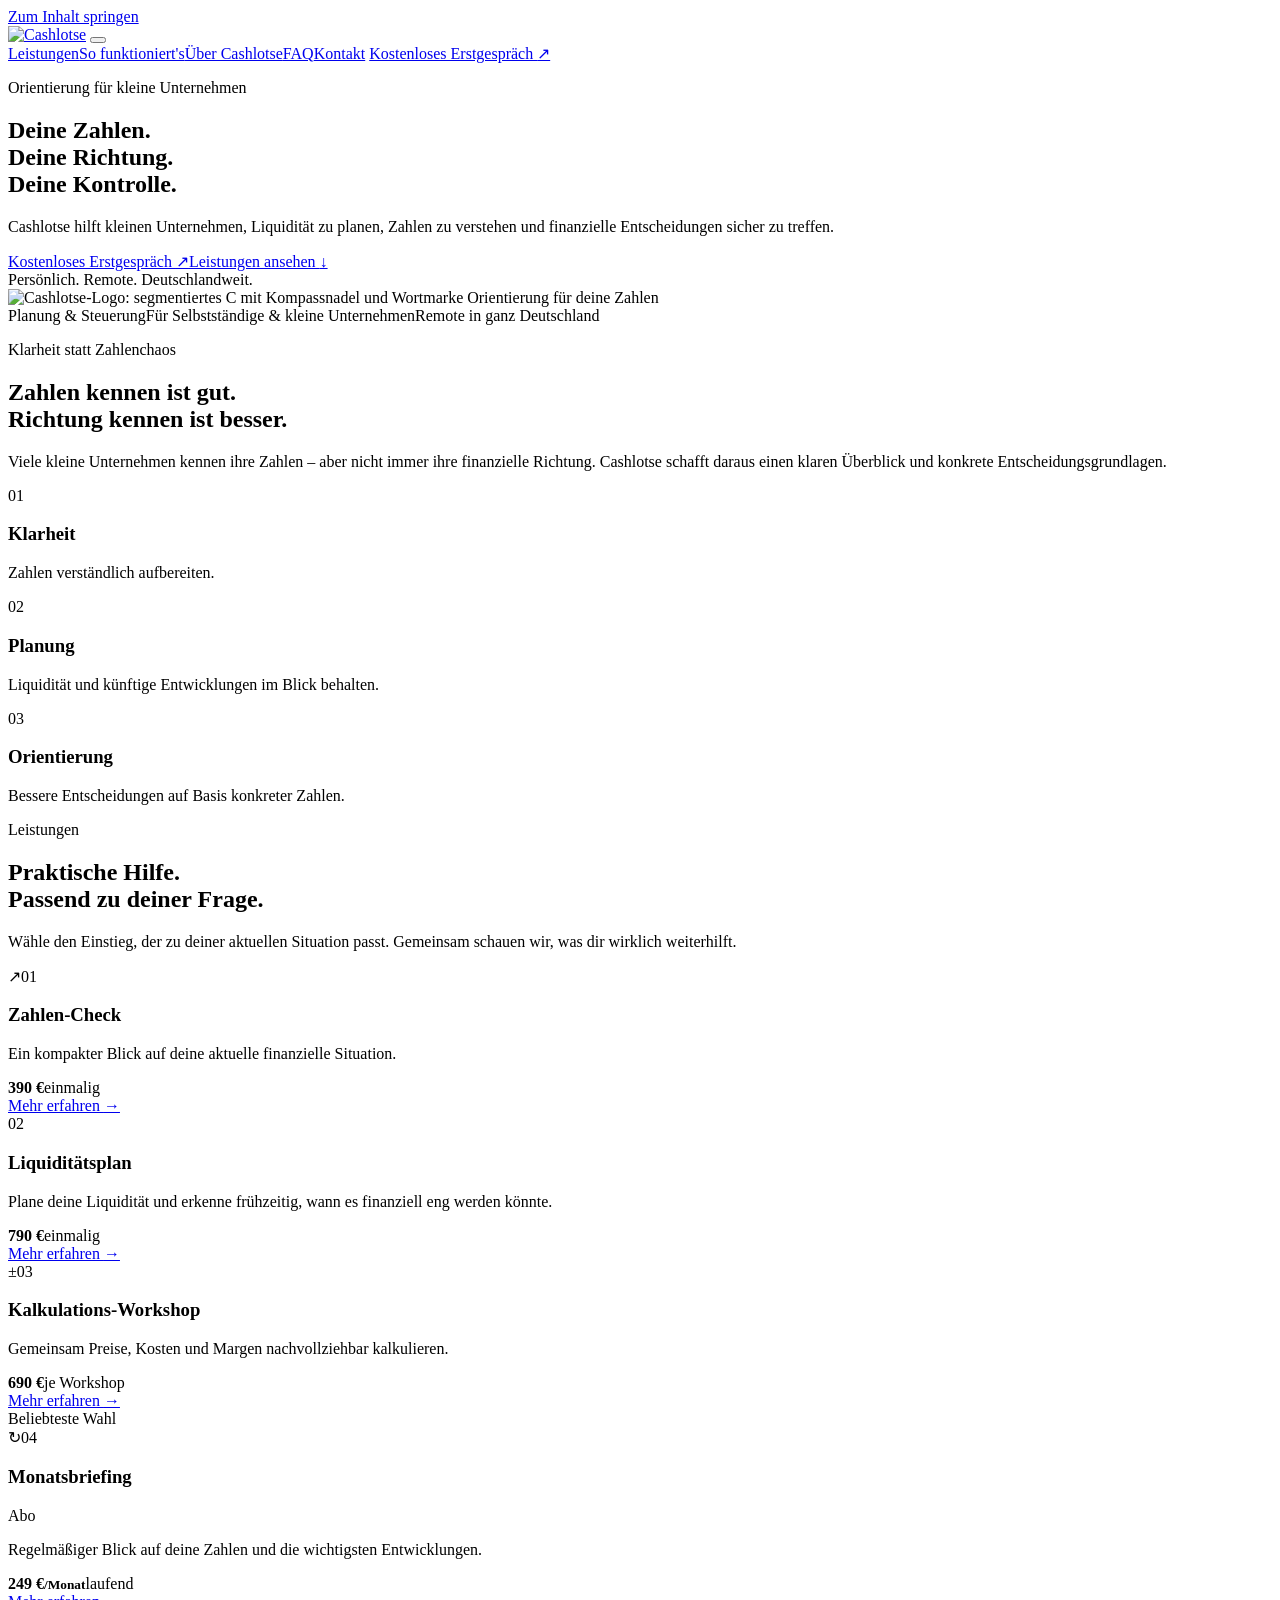
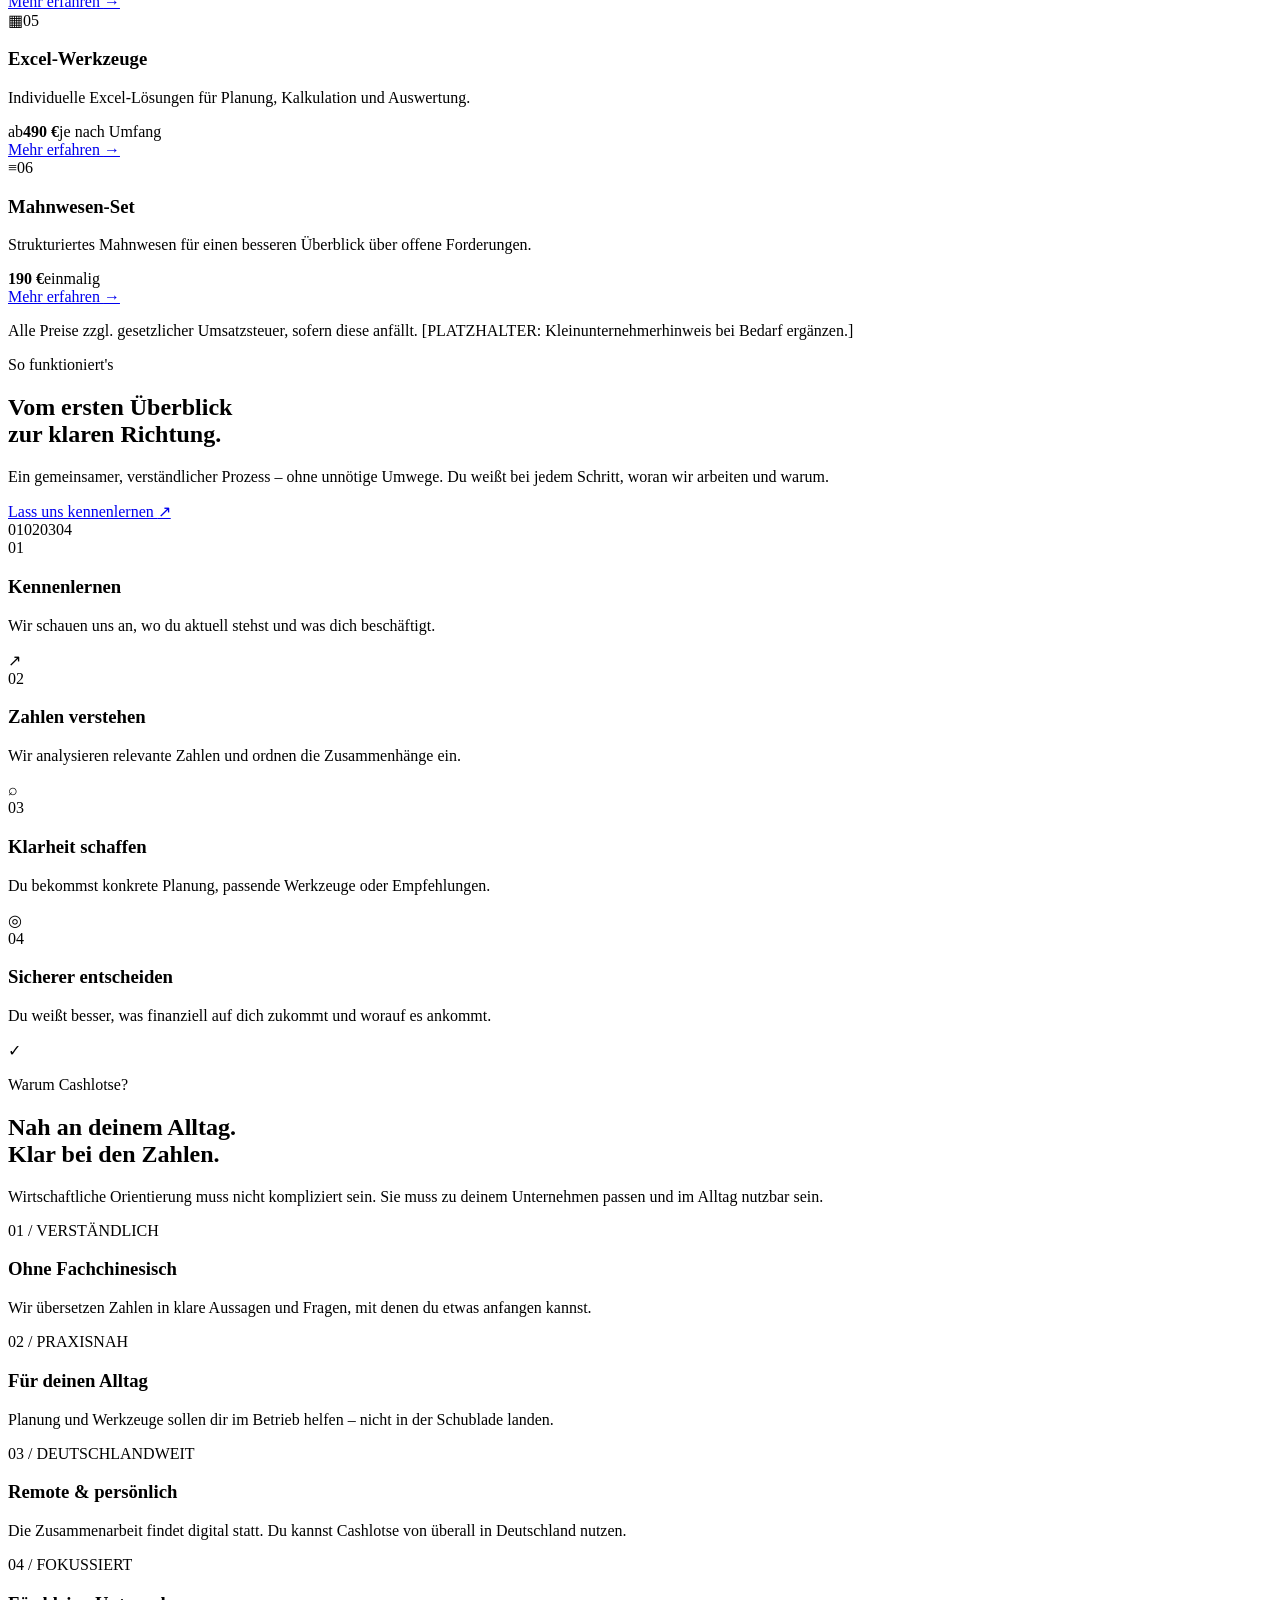
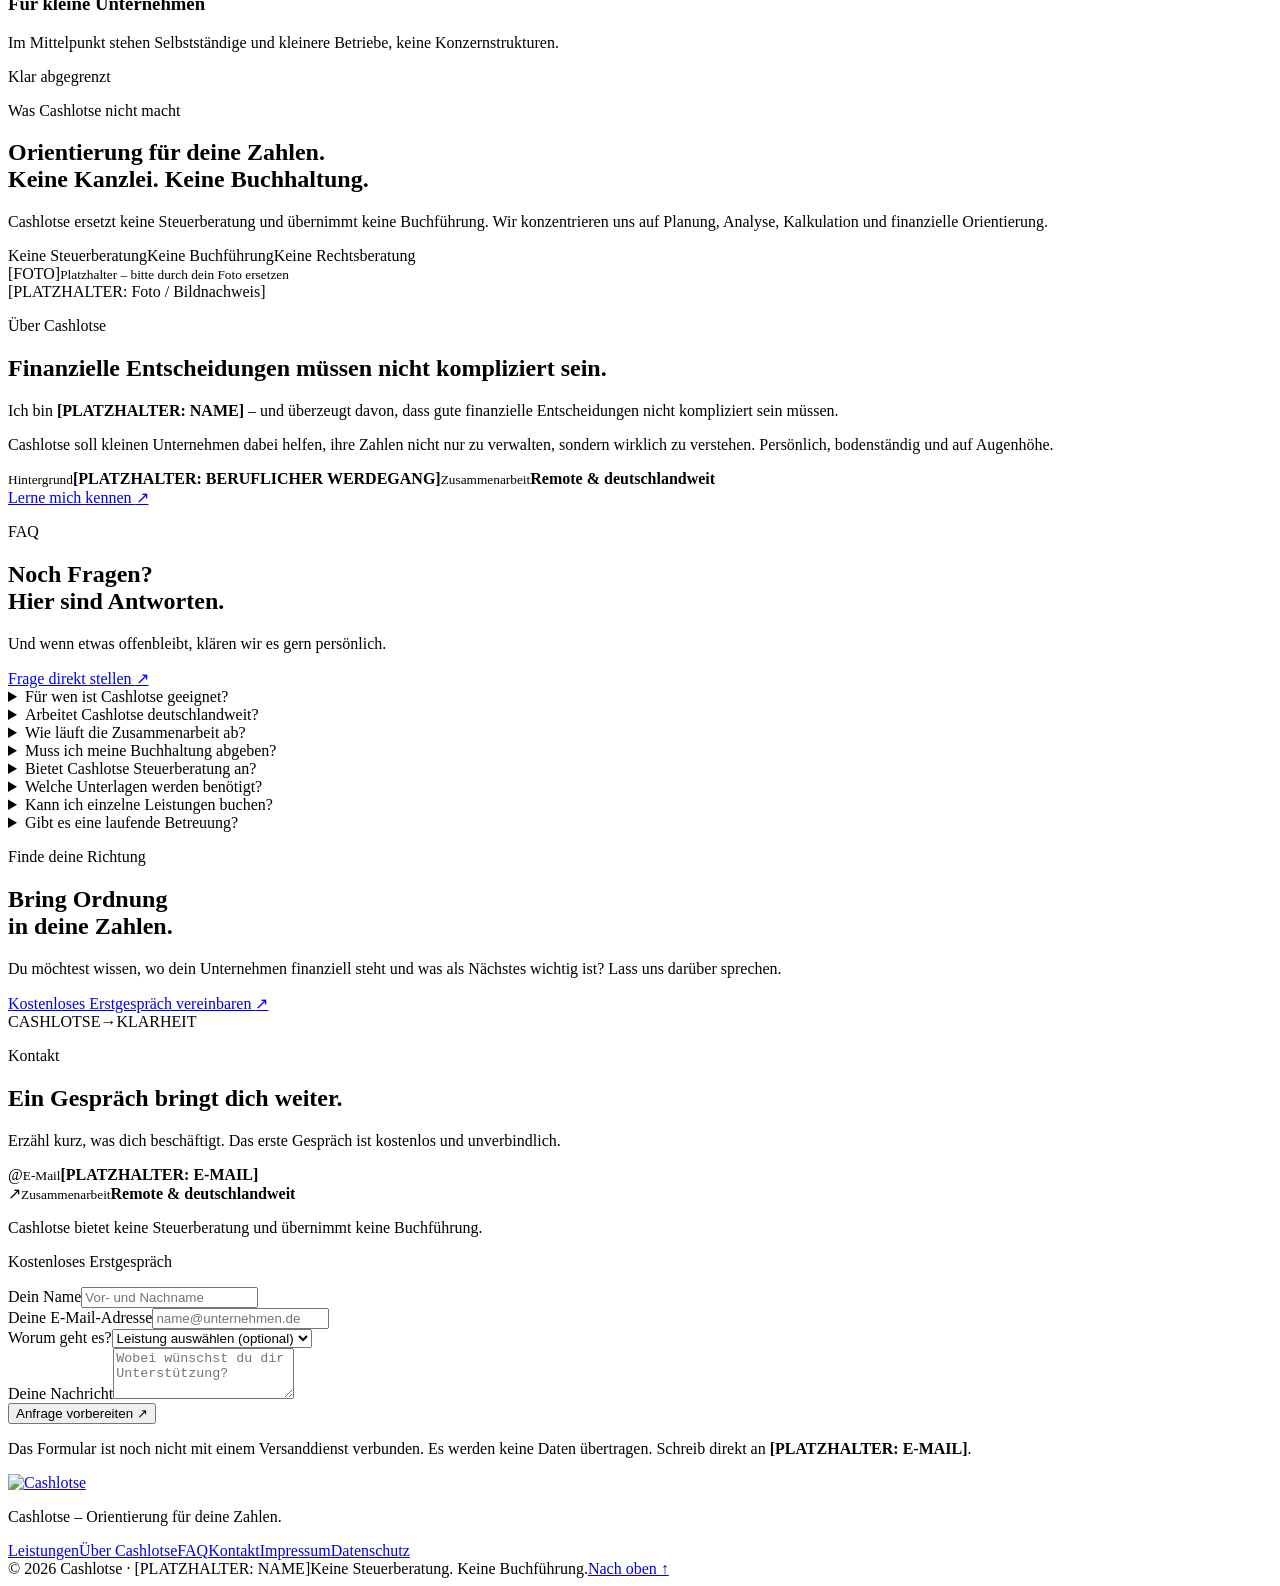
==== index.html @ ab905dff "Add files via upload" ====
<!doctype html>
<html lang="de">
<head>
  <meta charset="utf-8">
  <meta name="viewport" content="width=device-width, initial-scale=1">
  <meta name="theme-color" content="#0D1319">
  <title>Cashlotse – Zahlen verstehen. Liquidität planen. Sicher entscheiden.</title>
  <meta name="description" content="Cashlotse unterstützt kleine Unternehmen deutschlandweit bei Liquiditätsplanung, Kalkulation, Zahlen-Checks und praktischen Finanzwerkzeugen.">
  <meta property="og:type" content="website">
  <meta property="og:locale" content="de_DE">
  <meta property="og:title" content="Cashlotse – Zahlen verstehen. Liquidität planen. Sicher entscheiden.">
  <meta property="og:description" content="Cashlotse unterstützt kleine Unternehmen deutschlandweit bei Liquiditätsplanung, Kalkulation, Zahlen-Checks und praktischen Finanzwerkzeugen.">
  <meta property="og:url" content="[PLATZHALTER: VOLLSTÄNDIGE URL DER LANDINGPAGE]">
  <meta property="og:image" content="[PLATZHALTER: ABSOLUTE URL ZUM SOCIAL-MEDIA-VORSCHAUBILD]">
  <link rel="stylesheet" href="css/styles.css">
  <script src="js/main.js" defer></script>
</head>
<body>
  <a class="skip-link" href="#inhalt">Zum Inhalt springen</a>
  <header class="site-header">
    <div class="container header-inner">
      <a class="logo-link" href="#start" aria-label="Cashlotse – zur Startseite"><img src="assets/cashlotse-logo-horizontal-light.png" alt="Cashlotse" width="210" height="83"></a>
      <button class="menu-toggle" type="button" aria-expanded="false" aria-controls="primary-nav" aria-label="Menü öffnen"><span></span><span></span></button>
      <nav class="primary-nav" id="primary-nav" aria-label="Hauptnavigation">
        <a href="#leistungen">Leistungen</a><a href="#ablauf">So funktioniert's</a><a href="#ueber-cashlotse">Über Cashlotse</a><a href="#faq">FAQ</a><a href="#kontakt">Kontakt</a>
        <a class="button button-small button-orange nav-cta" href="#kontakt">Kostenloses Erstgespräch <span aria-hidden="true">↗</span></a>
      </nav>
    </div>
  </header>

  <main id="inhalt">
    <section class="hero" id="start">
      <div class="hero-gridline" aria-hidden="true"></div><div class="hero-glow" aria-hidden="true"></div>
      <div class="container hero-layout">
        <div class="hero-copy reveal">
          <p class="eyebrow"><span class="eyebrow-mark"></span> Orientierung für kleine Unternehmen</p>
          <h1>Deine Zahlen.<br>Deine Richtung.<br><span>Deine Kontrolle.</span></h1>
          <p class="hero-subtitle">Cashlotse hilft kleinen Unternehmen, Liquidität zu planen, Zahlen zu verstehen und finanzielle Entscheidungen sicher zu treffen.</p>
          <div class="hero-actions"><a class="button button-orange" href="#kontakt">Kostenloses Erstgespräch <span aria-hidden="true">↗</span></a><a class="button button-quiet" href="#leistungen">Leistungen ansehen <span aria-hidden="true">↓</span></a></div>
          <div class="remote-note"><span class="remote-dot" aria-hidden="true"></span><span>Persönlich. Remote. Deutschlandweit.</span></div>
        </div>
        <div class="hero-visual reveal reveal-delay">
          <img class="hero-logo" src="assets/cashlotse-logo-vertical-dark.png" alt="Cashlotse-Logo: segmentiertes C mit Kompassnadel und Wortmarke" width="1215" height="1295" fetchpriority="high">
          <span class="hero-logo-caption"><i></i> Orientierung für deine Zahlen</span>
        </div>
      </div>
      <div class="hero-bottom container"><span>Planung &amp; Steuerung</span><i></i><span>Für Selbstständige &amp; kleine Unternehmen</span><i></i><span>Remote in ganz Deutschland</span></div>
    </section>

    <section class="intro section-pad" aria-labelledby="intro-title">
      <div class="container">
        <div class="intro-heading reveal"><p class="eyebrow"><span class="eyebrow-mark"></span> Klarheit statt Zahlenchaos</p><h2 id="intro-title">Zahlen kennen ist gut.<br><span>Richtung kennen ist besser.</span></h2><p>Viele kleine Unternehmen kennen ihre Zahlen – aber nicht immer ihre finanzielle Richtung. Cashlotse schafft daraus einen klaren Überblick und konkrete Entscheidungsgrundlagen.</p></div>
        <div class="principles">
          <article class="principle reveal"><span class="principle-index">01</span><div class="principle-icon icon-grid" aria-hidden="true"><i></i><i></i><i></i><i></i></div><h3>Klarheit</h3><p>Zahlen verständlich aufbereiten.</p></article>
          <article class="principle reveal reveal-delay"><span class="principle-index">02</span><div class="principle-icon icon-plan" aria-hidden="true"><i></i><i></i><i></i></div><h3>Planung</h3><p>Liquidität und künftige Entwicklungen im Blick behalten.</p></article>
          <article class="principle reveal reveal-delay-more"><span class="principle-index">03</span><div class="principle-icon icon-direction" aria-hidden="true"><i></i></div><h3>Orientierung</h3><p>Bessere Entscheidungen auf Basis konkreter Zahlen.</p></article>
        </div>
      </div>
    </section>

    <!-- Produktkarten und Preise hier direkt ändern. -->
    <section class="services section-pad" id="leistungen" aria-labelledby="services-title">
      <div class="container">
        <div class="section-head reveal"><div><p class="eyebrow"><span class="eyebrow-mark"></span> Leistungen</p><h2 id="services-title">Praktische Hilfe.<br><span>Passend zu deiner Frage.</span></h2></div><p>Wähle den Einstieg, der zu deiner aktuellen Situation passt. Gemeinsam schauen wir, was dir wirklich weiterhilft.</p></div>
        <div class="service-grid">
          <article class="service-card reveal"><div class="service-card-top"><span class="service-icon icon-check" aria-hidden="true">↗</span><span class="service-number">01</span></div><h3>Zahlen-Check</h3><p>Ein kompakter Blick auf deine aktuelle finanzielle Situation.</p><div class="service-price"><strong>390 €</strong><span>einmalig</span></div><a href="#kontakt" class="service-link" data-service="Zahlen-Check">Mehr erfahren <span aria-hidden="true">→</span></a></article>
          <article class="service-card reveal reveal-delay"><div class="service-card-top"><span class="service-icon icon-plan-card" aria-hidden="true"><i></i><i></i><i></i></span><span class="service-number">02</span></div><h3>Liquiditätsplan</h3><p>Plane deine Liquidität und erkenne frühzeitig, wann es finanziell eng werden könnte.</p><div class="service-price"><strong>790 €</strong><span>einmalig</span></div><a href="#kontakt" class="service-link" data-service="Liquiditätsplan">Mehr erfahren <span aria-hidden="true">→</span></a></article>
          <article class="service-card reveal"><div class="service-card-top"><span class="service-icon icon-calc" aria-hidden="true">±</span><span class="service-number">03</span></div><h3>Kalkulations-Workshop</h3><p>Gemeinsam Preise, Kosten und Margen nachvollziehbar kalkulieren.</p><div class="service-price"><strong>690 €</strong><span>je Workshop</span></div><a href="#kontakt" class="service-link" data-service="Kalkulations-Workshop">Mehr erfahren <span aria-hidden="true">→</span></a></article>
          <article class="service-card service-popular reveal reveal-delay"><div class="popular-ribbon">Beliebteste Wahl</div><div class="service-card-top"><span class="service-icon icon-brief" aria-hidden="true">↻</span><span class="service-number">04</span></div><div class="service-title-line"><h3>Monatsbriefing</h3><span class="abo-tag">Abo</span></div><p>Regelmäßiger Blick auf deine Zahlen und die wichtigsten Entwicklungen.</p><div class="service-price"><strong>249 €<small>/Monat</small></strong><span>laufend</span></div><a href="#kontakt" class="service-link" data-service="Monatsbriefing">Mehr erfahren <span aria-hidden="true">→</span></a></article>
          <article class="service-card reveal"><div class="service-card-top"><span class="service-icon icon-excel" aria-hidden="true">▦</span><span class="service-number">05</span></div><h3>Excel-Werkzeuge</h3><p>Individuelle Excel-Lösungen für Planung, Kalkulation und Auswertung.</p><div class="service-price"><span class="from-label">ab</span><strong>490 €</strong><span>je nach Umfang</span></div><a href="#kontakt" class="service-link" data-service="Excel-Werkzeuge">Mehr erfahren <span aria-hidden="true">→</span></a></article>
          <article class="service-card reveal reveal-delay"><div class="service-card-top"><span class="service-icon icon-reminder" aria-hidden="true">≡</span><span class="service-number">06</span></div><h3>Mahnwesen-Set</h3><p>Strukturiertes Mahnwesen für einen besseren Überblick über offene Forderungen.</p><div class="service-price"><strong>190 €</strong><span>einmalig</span></div><a href="#kontakt" class="service-link" data-service="Mahnwesen-Set">Mehr erfahren <span aria-hidden="true">→</span></a></article>
        </div>
        <p class="price-note">Alle Preise zzgl. gesetzlicher Umsatzsteuer, sofern diese anfällt. <span>[PLATZHALTER: Kleinunternehmerhinweis bei Bedarf ergänzen.]</span></p>
      </div>
    </section>

    <section class="how section-pad" id="ablauf" aria-labelledby="how-title">
      <div class="container how-layout">
        <div class="how-copy reveal"><p class="eyebrow"><span class="eyebrow-mark"></span> So funktioniert's</p><h2 id="how-title">Vom ersten Überblick<br><span>zur klaren Richtung.</span></h2><p>Ein gemeinsamer, verständlicher Prozess – ohne unnötige Umwege. Du weißt bei jedem Schritt, woran wir arbeiten und warum.</p><a class="text-link" href="#kontakt">Lass uns kennenlernen <span aria-hidden="true">↗</span></a><div class="route-graphic" aria-hidden="true"><div class="route-line"></div><span class="route-start"></span><span class="route-stop stop-one">01</span><span class="route-stop stop-two">02</span><span class="route-stop stop-three">03</span><span class="route-end">04</span></div></div>
        <div class="steps-list">
          <article class="step reveal"><span class="step-no">01</span><div><h3>Kennenlernen</h3><p>Wir schauen uns an, wo du aktuell stehst und was dich beschäftigt.</p></div><span class="step-symbol" aria-hidden="true">↗</span></article>
          <article class="step reveal reveal-delay"><span class="step-no">02</span><div><h3>Zahlen verstehen</h3><p>Wir analysieren relevante Zahlen und ordnen die Zusammenhänge ein.</p></div><span class="step-symbol" aria-hidden="true">⌕</span></article>
          <article class="step reveal"><span class="step-no">03</span><div><h3>Klarheit schaffen</h3><p>Du bekommst konkrete Planung, passende Werkzeuge oder Empfehlungen.</p></div><span class="step-symbol" aria-hidden="true">◎</span></article>
          <article class="step reveal reveal-delay"><span class="step-no">04</span><div><h3>Sicherer entscheiden</h3><p>Du weißt besser, was finanziell auf dich zukommt und worauf es ankommt.</p></div><span class="step-symbol" aria-hidden="true">✓</span></article>
        </div>
      </div>
    </section>

    <section class="why section-pad" aria-labelledby="why-title">
      <div class="container">
        <div class="section-head reveal"><div><p class="eyebrow"><span class="eyebrow-mark"></span> Warum Cashlotse?</p><h2 id="why-title">Nah an deinem Alltag.<br><span>Klar bei den Zahlen.</span></h2></div><p>Wirtschaftliche Orientierung muss nicht kompliziert sein. Sie muss zu deinem Unternehmen passen und im Alltag nutzbar sein.</p></div>
        <div class="why-grid"><article class="why-card reveal"><span class="why-mark">01 / VERSTÄNDLICH</span><h3>Ohne Fachchinesisch</h3><p>Wir übersetzen Zahlen in klare Aussagen und Fragen, mit denen du etwas anfangen kannst.</p></article><article class="why-card reveal reveal-delay"><span class="why-mark">02 / PRAXISNAH</span><h3>Für deinen Alltag</h3><p>Planung und Werkzeuge sollen dir im Betrieb helfen – nicht in der Schublade landen.</p></article><article class="why-card reveal"><span class="why-mark">03 / DEUTSCHLANDWEIT</span><h3>Remote &amp; persönlich</h3><p>Die Zusammenarbeit findet digital statt. Du kannst Cashlotse von überall in Deutschland nutzen.</p></article><article class="why-card reveal reveal-delay"><span class="why-mark">04 / FOKUSSIERT</span><h3>Für kleine Unternehmen</h3><p>Im Mittelpunkt stehen Selbstständige und kleinere Betriebe, keine Konzernstrukturen.</p></article></div>
      </div>
    </section>

    <section class="scope section-pad" aria-labelledby="scope-title">
      <div class="container scope-panel reveal"><div class="scope-label"><span class="scope-dot"></span> Klar abgegrenzt</div><div class="scope-content"><p class="eyebrow">Was Cashlotse nicht macht</p><h2 id="scope-title">Orientierung für deine Zahlen.<br><span>Keine Kanzlei. Keine Buchhaltung.</span></h2><p>Cashlotse ersetzt keine Steuerberatung und übernimmt keine Buchführung. Wir konzentrieren uns auf Planung, Analyse, Kalkulation und finanzielle Orientierung.</p><div class="scope-list"><span>Keine Steuerberatung</span><span>Keine Buchführung</span><span>Keine Rechtsberatung</span></div></div><div class="scope-decoration" aria-hidden="true"><i></i><i></i><i></i></div></div>
    </section>

    <section class="about section-pad" id="ueber-cashlotse" aria-labelledby="about-title">
      <div class="container about-layout">
        <div class="about-photo reveal"><div class="photo-placeholder"><span class="photo-corner corner-a"></span><span class="photo-corner corner-b"></span><span class="photo-initials">[FOTO]</span><small>Platzhalter – bitte durch dein Foto ersetzen</small></div><span class="photo-caption">[PLATZHALTER: Foto / Bildnachweis]</span></div>
        <div class="about-copy reveal reveal-delay"><p class="eyebrow"><span class="eyebrow-mark"></span> Über Cashlotse</p><h2 id="about-title">Finanzielle Entscheidungen müssen nicht kompliziert sein.</h2><p class="about-lead">Ich bin <strong>[PLATZHALTER: NAME]</strong> – und überzeugt davon, dass gute finanzielle Entscheidungen nicht kompliziert sein müssen.</p><p>Cashlotse soll kleinen Unternehmen dabei helfen, ihre Zahlen nicht nur zu verwalten, sondern wirklich zu verstehen. Persönlich, bodenständig und auf Augenhöhe.</p><div class="about-meta"><span><small>Hintergrund</small><strong>[PLATZHALTER: BERUFLICHER WERDEGANG]</strong></span><span><small>Zusammenarbeit</small><strong>Remote &amp; deutschlandweit</strong></span></div><a class="text-link" href="#kontakt">Lerne mich kennen <span aria-hidden="true">↗</span></a></div>
      </div>
    </section>

    <section class="faq section-pad" id="faq" aria-labelledby="faq-title">
      <div class="container faq-layout"><div class="faq-heading reveal"><p class="eyebrow"><span class="eyebrow-mark"></span> FAQ</p><h2 id="faq-title">Noch Fragen?<br><span>Hier sind Antworten.</span></h2><p>Und wenn etwas offenbleibt, klären wir es gern persönlich.</p><a class="text-link" href="#kontakt">Frage direkt stellen <span aria-hidden="true">↗</span></a></div>
        <div class="faq-list reveal reveal-delay">
          <details><summary>Für wen ist Cashlotse geeignet?<span class="faq-plus" aria-hidden="true"></span></summary><p>Für Selbstständige, Einzelunternehmen, Handwerksbetriebe und kleinere Dienstleistungsunternehmen, die ihre Zahlen besser verstehen und vorausplanen möchten.</p></details>
          <details><summary>Arbeitet Cashlotse deutschlandweit?<span class="faq-plus" aria-hidden="true"></span></summary><p>Ja. Die Zusammenarbeit findet remote statt und ist deutschlandweit möglich.</p></details>
          <details><summary>Wie läuft die Zusammenarbeit ab?<span class="faq-plus" aria-hidden="true"></span></summary><p>Wir lernen uns kennen, klären deine Fragestellung und schauen auf die dafür relevanten Zahlen. Danach erhältst du eine passende Auswertung, Planung oder ein Werkzeug.</p></details>
          <details><summary>Muss ich meine Buchhaltung abgeben?<span class="faq-plus" aria-hidden="true"></span></summary><p>Nein. Cashlotse übernimmt keine Buchführung. Wir besprechen nur die Unterlagen und Zahlen, die für deine konkrete Fragestellung relevant sind.</p></details>
          <details><summary>Bietet Cashlotse Steuerberatung an?<span class="faq-plus" aria-hidden="true"></span></summary><p>Nein. Cashlotse bietet keine Steuer-, Rechts- oder Buchhaltungsleistungen an. Für steuerliche Fragen wendest du dich bitte an deine Steuerberatung.</p></details>
          <details><summary>Welche Unterlagen werden benötigt?<span class="faq-plus" aria-hidden="true"></span></summary><p>Das hängt von deiner Fragestellung ab. Im Erstgespräch klären wir, welche vorhandenen Auswertungen oder Planungsdaten sinnvoll sind.</p></details>
          <details><summary>Kann ich einzelne Leistungen buchen?<span class="faq-plus" aria-hidden="true"></span></summary><p>Ja. Du kannst mit einer einzelnen Leistung starten und schauen, was dir konkret weiterhilft.</p></details>
          <details><summary>Gibt es eine laufende Betreuung?<span class="faq-plus" aria-hidden="true"></span></summary><p>Ja. Das Monatsbriefing bietet einen regelmäßigen Blick auf deine wichtigsten Zahlen und Entwicklungen.</p></details>
        </div>
      </div>
    </section>

    <section class="closing-cta section-pad">
      <div class="container closing-panel reveal"><div class="closing-orbit" aria-hidden="true"><i></i><i></i><i></i></div><div class="closing-copy"><p class="eyebrow">Finde deine Richtung</p><h2>Bring Ordnung<br>in deine Zahlen.</h2><p>Du möchtest wissen, wo dein Unternehmen finanziell steht und was als Nächstes wichtig ist? Lass uns darüber sprechen.</p><a class="button button-dark" href="#kontakt">Kostenloses Erstgespräch vereinbaren <span aria-hidden="true">↗</span></a></div><div class="closing-stamp" aria-hidden="true"><span>CASHLOTSE</span><b>→</b><span>KLARHEIT</span></div></div>
    </section>

    <section class="contact section-pad" id="kontakt" aria-labelledby="contact-title">
      <div class="container contact-layout"><div class="contact-copy reveal"><p class="eyebrow"><span class="eyebrow-mark"></span> Kontakt</p><h2 id="contact-title">Ein Gespräch bringt dich weiter.</h2><p>Erzähl kurz, was dich beschäftigt. Das erste Gespräch ist kostenlos und unverbindlich.</p><div class="contact-detail"><span class="contact-detail-icon" aria-hidden="true">@</span><span><small>E-Mail</small><strong>[PLATZHALTER: E-MAIL]</strong></span></div><div class="contact-detail"><span class="contact-detail-icon" aria-hidden="true">↗</span><span><small>Zusammenarbeit</small><strong>Remote &amp; deutschlandweit</strong></span></div><p class="contact-disclaimer">Cashlotse bietet keine Steuerberatung und übernimmt keine Buchführung.</p></div>
        <form class="contact-form reveal reveal-delay" id="contact-form">
          <p class="form-title">Kostenloses Erstgespräch</p>
          <div class="form-field"><label for="name">Dein Name</label><input id="name" name="name" autocomplete="name" placeholder="Vor- und Nachname" required></div>
          <div class="form-field"><label for="email">Deine E-Mail-Adresse</label><input id="email" name="email" type="email" autocomplete="email" placeholder="name@unternehmen.de" required></div>
          <div class="form-field"><label for="service">Worum geht es?</label><select id="service" name="service"><option value="">Leistung auswählen (optional)</option><option>Zahlen-Check</option><option>Liquiditätsplan</option><option>Kalkulations-Workshop</option><option>Monatsbriefing</option><option>Excel-Werkzeuge</option><option>Mahnwesen-Set</option><option>Ich bin noch nicht sicher</option></select></div>
          <div class="form-field"><label for="message">Deine Nachricht</label><textarea id="message" name="message" rows="3" placeholder="Wobei wünschst du dir Unterstützung?" required></textarea></div>
          <button class="button button-orange form-submit" type="submit">Anfrage vorbereiten <span aria-hidden="true">↗</span></button>
          <p class="form-note">Das Formular ist noch nicht mit einem Versanddienst verbunden. Es werden keine Daten übertragen. Schreib direkt an <strong>[PLATZHALTER: E-MAIL]</strong>.</p>
          <p class="form-status" id="form-status" role="status" aria-live="polite"></p>
          <!-- Später action und method eines Formulardienstes ergänzen. Datenschutzangaben vor Aktivierung aktualisieren. -->
        </form>
      </div>
    </section>
  </main>

  <footer class="site-footer">
    <div class="container footer-main"><a class="logo-link footer-logo" href="#start" aria-label="Cashlotse – Seitenanfang"><img src="assets/cashlotse-logo-horizontal-light.png" alt="Cashlotse" width="210" height="83" loading="lazy"></a><p>Cashlotse – Orientierung für deine Zahlen.</p><nav aria-label="Footer-Navigation"><a href="#leistungen">Leistungen</a><a href="#ueber-cashlotse">Über Cashlotse</a><a href="#faq">FAQ</a><a href="#kontakt">Kontakt</a><a href="impressum.html">Impressum</a><a href="datenschutz.html">Datenschutz</a></nav></div>
    <div class="container footer-bottom"><span>© <span data-year>2026</span> Cashlotse · [PLATZHALTER: NAME]</span><span>Keine Steuerberatung. Keine Buchführung.</span><a href="#start">Nach oben ↑</a></div>
  </footer>
</body>
</html>
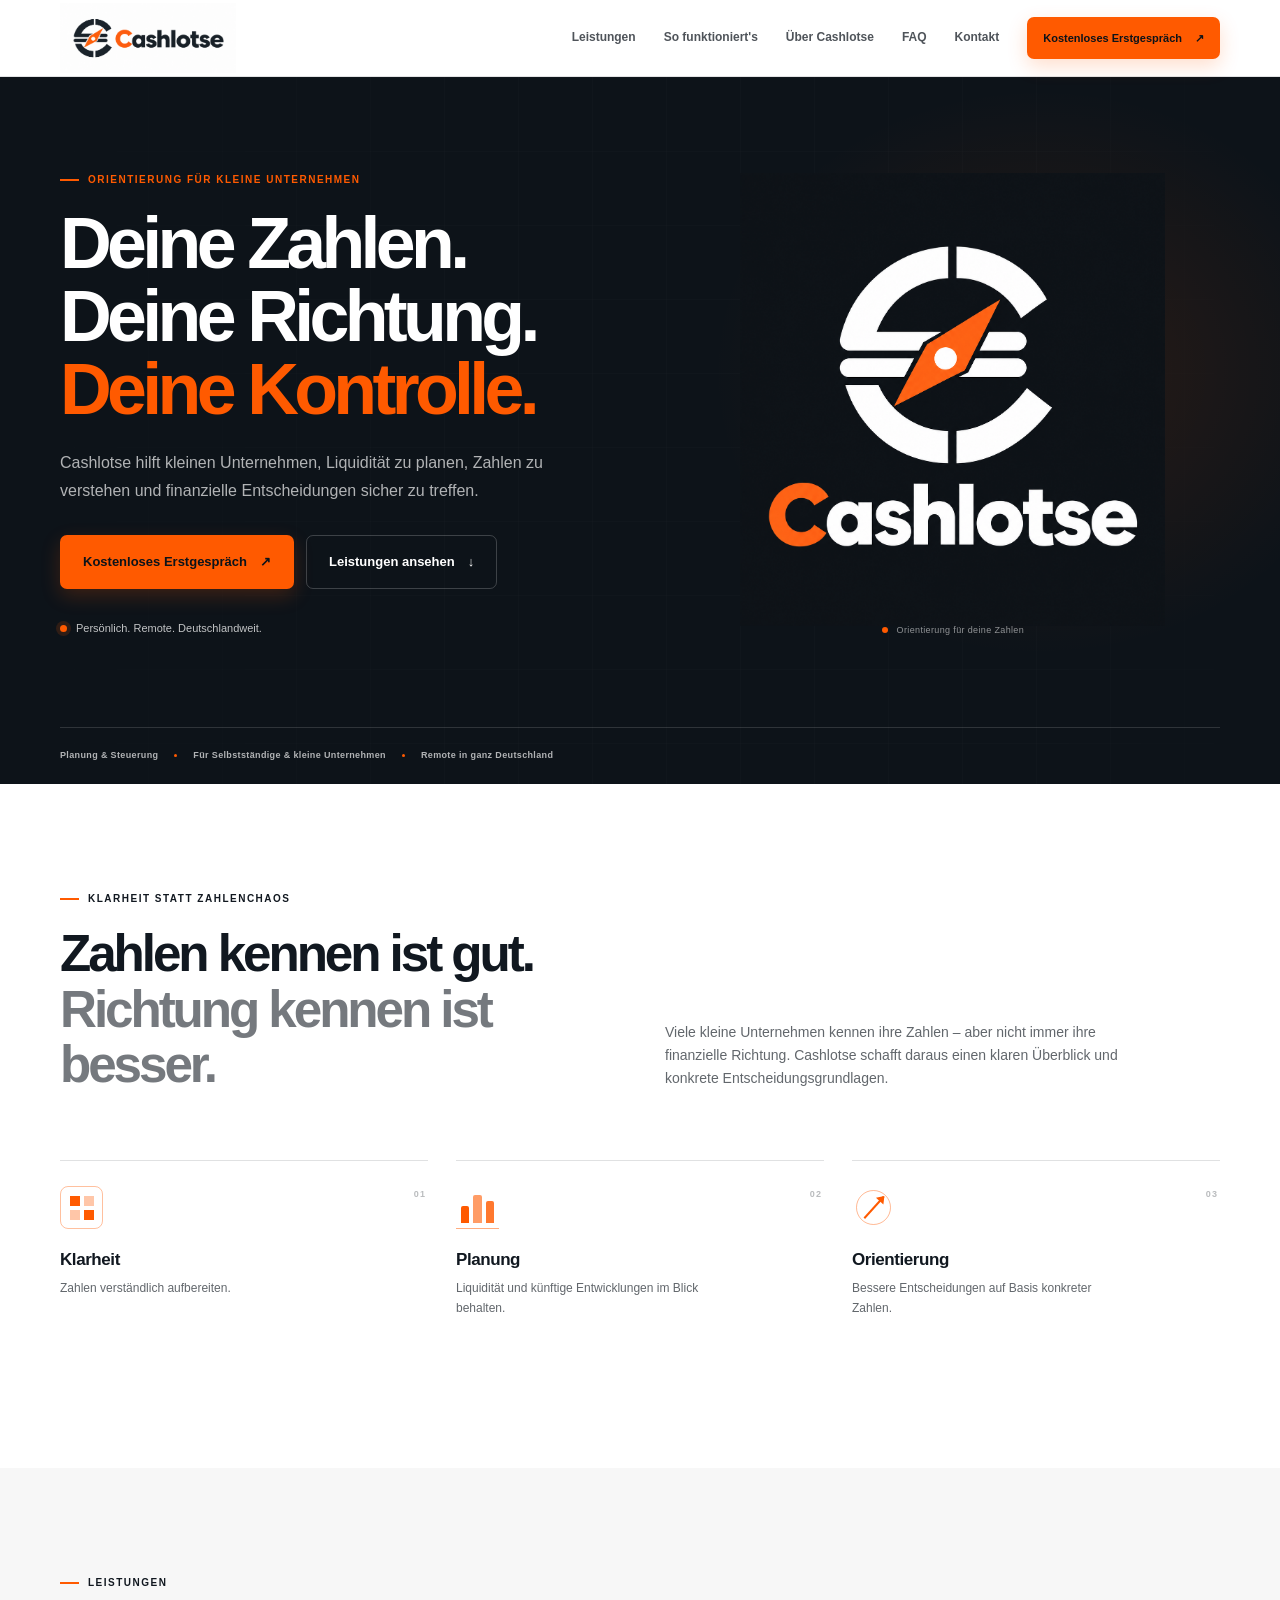
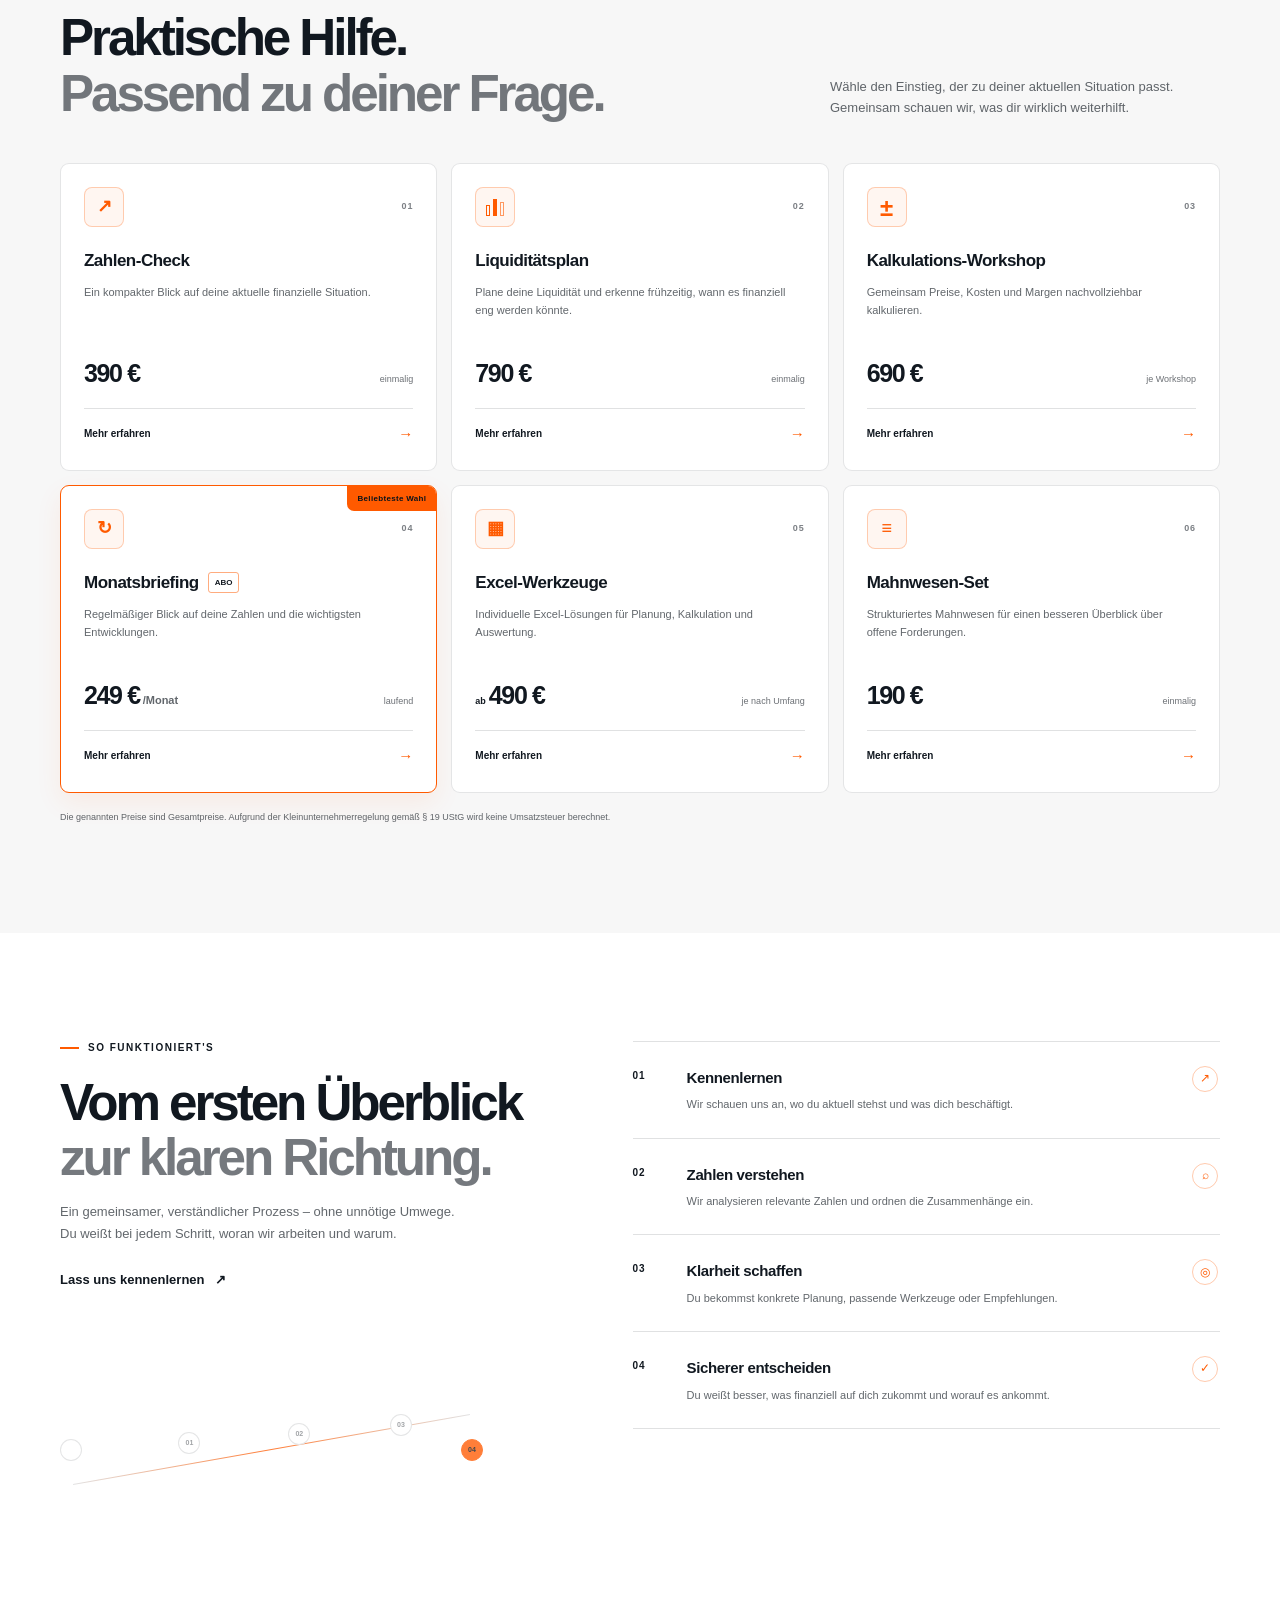
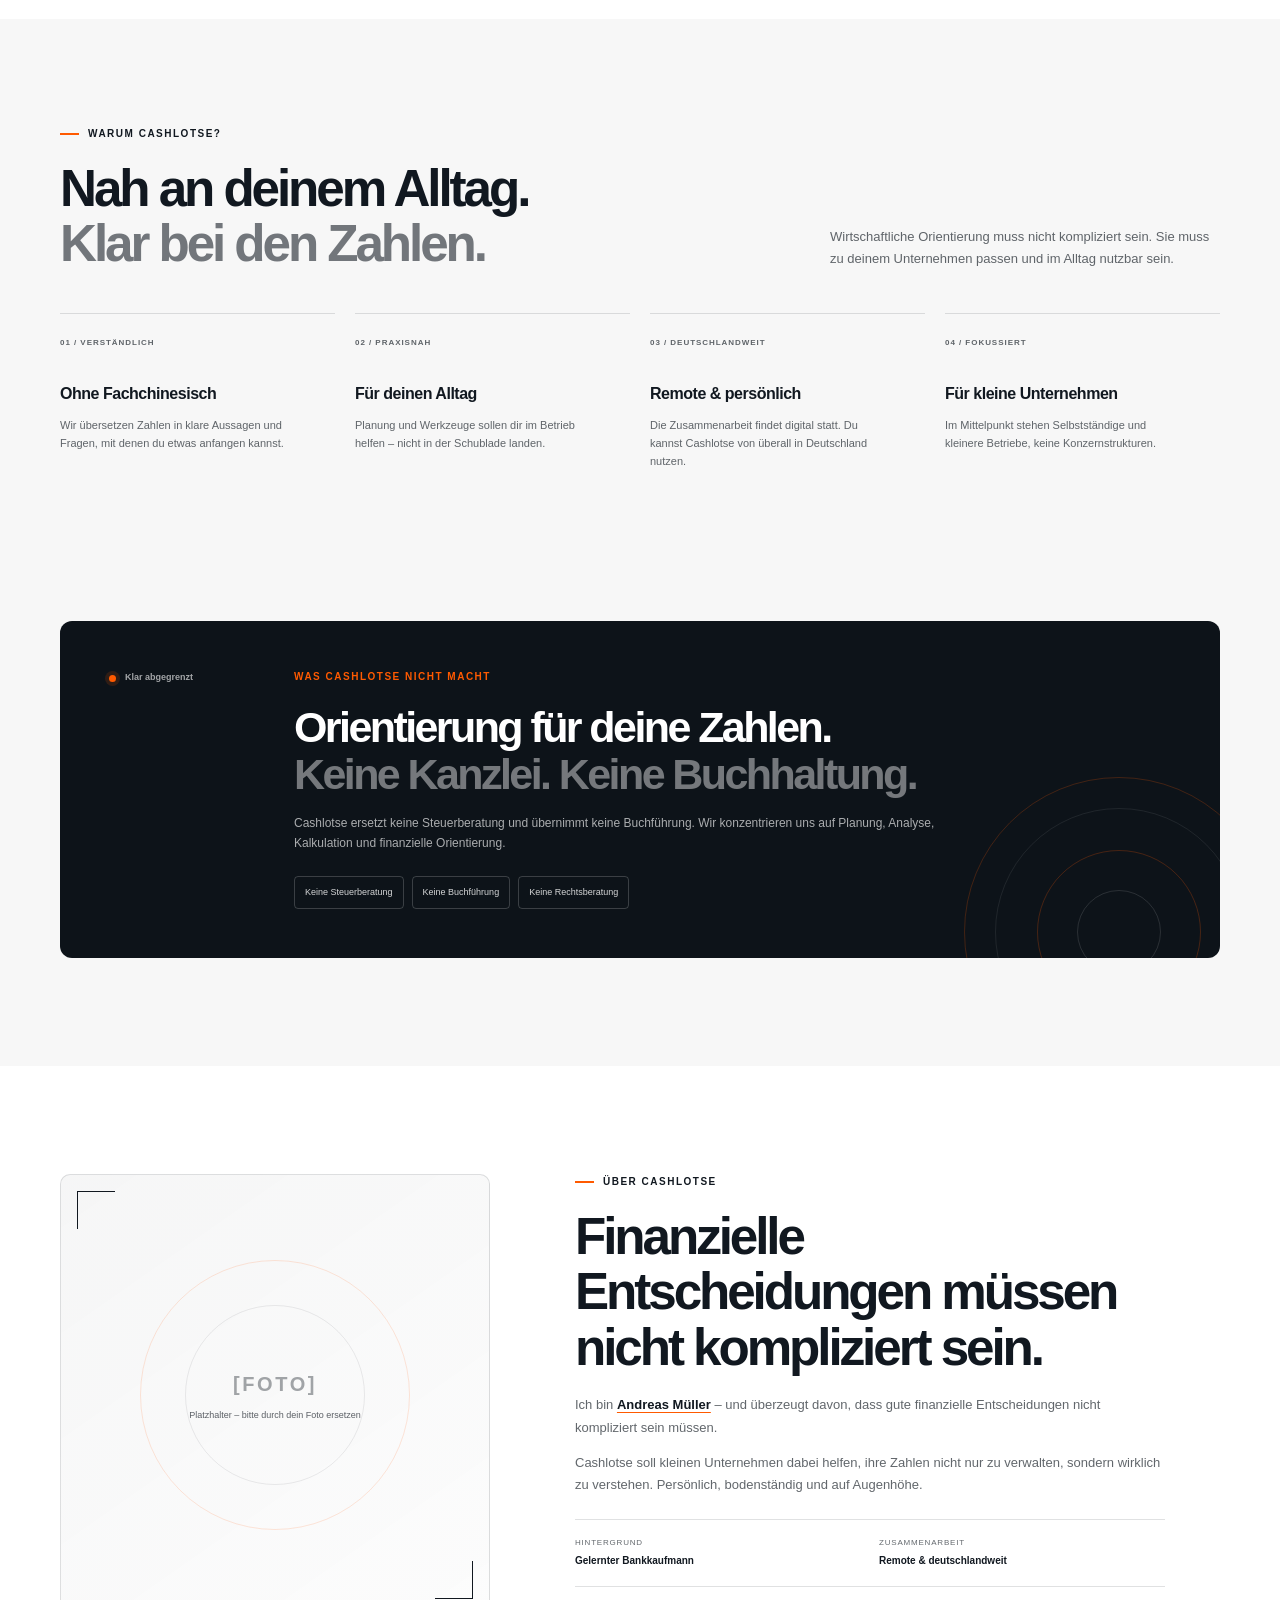
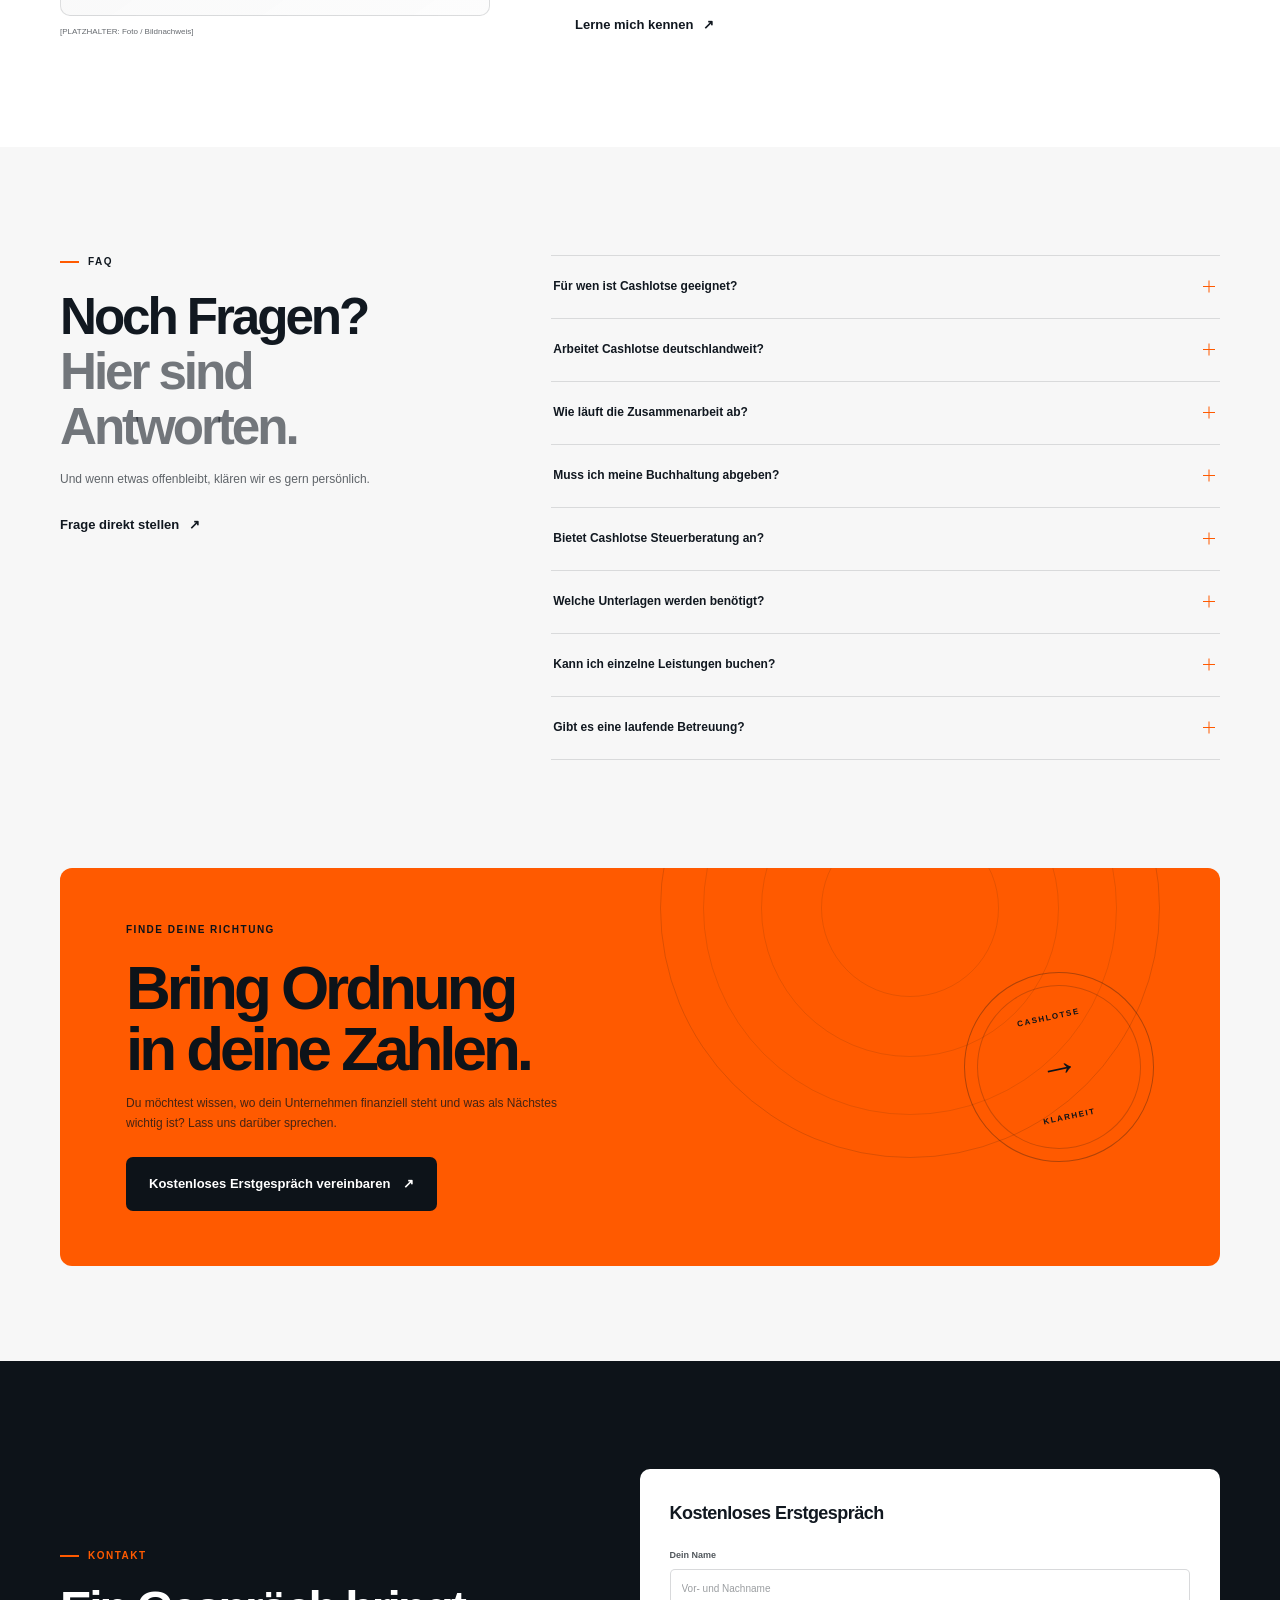
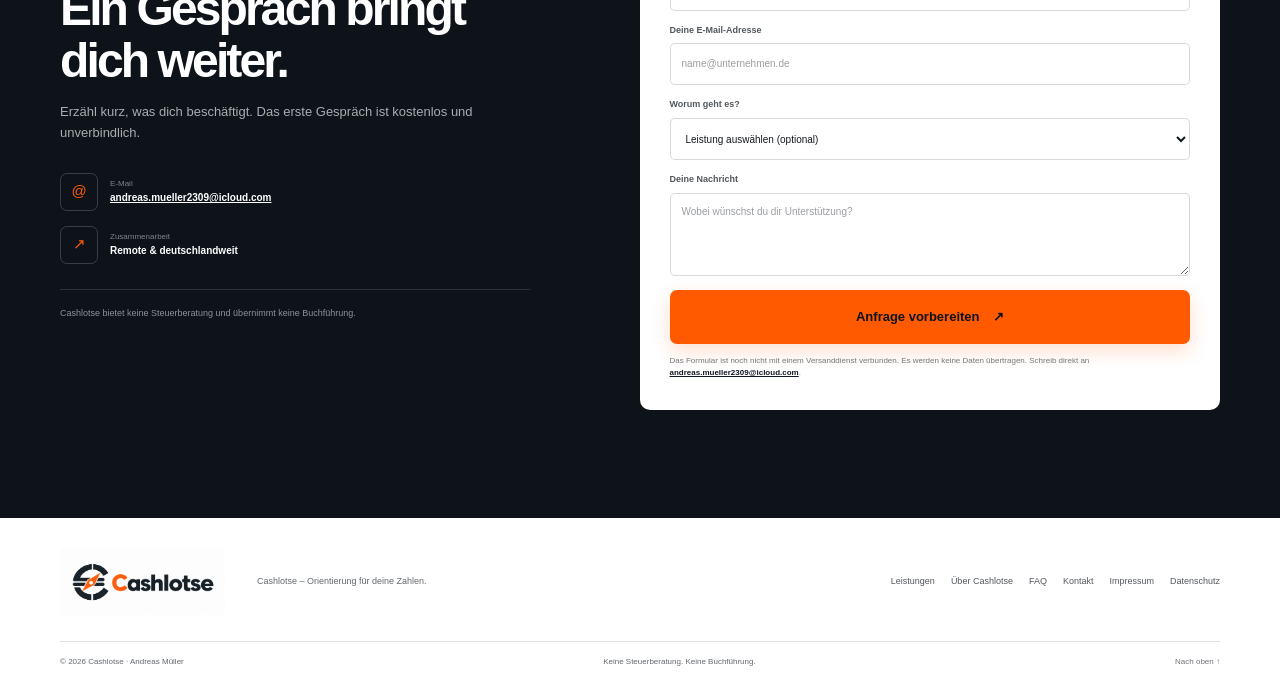
==== commit 723f5ec9: "Add files via upload" ====
--- a/index.html
+++ b/index.html
@@ -70,7 +70,7 @@
           <article class="service-card reveal"><div class="service-card-top"><span class="service-icon icon-excel" aria-hidden="true">▦</span><span class="service-number">05</span></div><h3>Excel-Werkzeuge</h3><p>Individuelle Excel-Lösungen für Planung, Kalkulation und Auswertung.</p><div class="service-price"><span class="from-label">ab</span><strong>490 €</strong><span>je nach Umfang</span></div><a href="#kontakt" class="service-link" data-service="Excel-Werkzeuge">Mehr erfahren <span aria-hidden="true">→</span></a></article>
           <article class="service-card reveal reveal-delay"><div class="service-card-top"><span class="service-icon icon-reminder" aria-hidden="true">≡</span><span class="service-number">06</span></div><h3>Mahnwesen-Set</h3><p>Strukturiertes Mahnwesen für einen besseren Überblick über offene Forderungen.</p><div class="service-price"><strong>190 €</strong><span>einmalig</span></div><a href="#kontakt" class="service-link" data-service="Mahnwesen-Set">Mehr erfahren <span aria-hidden="true">→</span></a></article>
         </div>
-        <p class="price-note">Alle Preise zzgl. gesetzlicher Umsatzsteuer, sofern diese anfällt. <span>[PLATZHALTER: Kleinunternehmerhinweis bei Bedarf ergänzen.]</span></p>
+        <p class="price-note">Die genannten Preise sind Gesamtpreise. Aufgrund der Kleinunternehmerregelung gemäß § 19 UStG wird keine Umsatzsteuer berechnet.</p>
       </div>
     </section>
 
@@ -100,7 +100,7 @@
     <section class="about section-pad" id="ueber-cashlotse" aria-labelledby="about-title">
       <div class="container about-layout">
         <div class="about-photo reveal"><div class="photo-placeholder"><span class="photo-corner corner-a"></span><span class="photo-corner corner-b"></span><span class="photo-initials">[FOTO]</span><small>Platzhalter – bitte durch dein Foto ersetzen</small></div><span class="photo-caption">[PLATZHALTER: Foto / Bildnachweis]</span></div>
-        <div class="about-copy reveal reveal-delay"><p class="eyebrow"><span class="eyebrow-mark"></span> Über Cashlotse</p><h2 id="about-title">Finanzielle Entscheidungen müssen nicht kompliziert sein.</h2><p class="about-lead">Ich bin <strong>[PLATZHALTER: NAME]</strong> – und überzeugt davon, dass gute finanzielle Entscheidungen nicht kompliziert sein müssen.</p><p>Cashlotse soll kleinen Unternehmen dabei helfen, ihre Zahlen nicht nur zu verwalten, sondern wirklich zu verstehen. Persönlich, bodenständig und auf Augenhöhe.</p><div class="about-meta"><span><small>Hintergrund</small><strong>[PLATZHALTER: BERUFLICHER WERDEGANG]</strong></span><span><small>Zusammenarbeit</small><strong>Remote &amp; deutschlandweit</strong></span></div><a class="text-link" href="#kontakt">Lerne mich kennen <span aria-hidden="true">↗</span></a></div>
+        <div class="about-copy reveal reveal-delay"><p class="eyebrow"><span class="eyebrow-mark"></span> Über Cashlotse</p><h2 id="about-title">Finanzielle Entscheidungen müssen nicht kompliziert sein.</h2><p class="about-lead">Ich bin <strong>Andreas Müller</strong> – und überzeugt davon, dass gute finanzielle Entscheidungen nicht kompliziert sein müssen.</p><p>Cashlotse soll kleinen Unternehmen dabei helfen, ihre Zahlen nicht nur zu verwalten, sondern wirklich zu verstehen. Persönlich, bodenständig und auf Augenhöhe.</p><div class="about-meta"><span><small>Hintergrund</small><strong>Gelernter Bankkaufmann</strong></span><span><small>Zusammenarbeit</small><strong>Remote &amp; deutschlandweit</strong></span></div><a class="text-link" href="#kontakt">Lerne mich kennen <span aria-hidden="true">↗</span></a></div>
       </div>
     </section>
 
@@ -124,7 +124,7 @@
     </section>
 
     <section class="contact section-pad" id="kontakt" aria-labelledby="contact-title">
-      <div class="container contact-layout"><div class="contact-copy reveal"><p class="eyebrow"><span class="eyebrow-mark"></span> Kontakt</p><h2 id="contact-title">Ein Gespräch bringt dich weiter.</h2><p>Erzähl kurz, was dich beschäftigt. Das erste Gespräch ist kostenlos und unverbindlich.</p><div class="contact-detail"><span class="contact-detail-icon" aria-hidden="true">@</span><span><small>E-Mail</small><strong>[PLATZHALTER: E-MAIL]</strong></span></div><div class="contact-detail"><span class="contact-detail-icon" aria-hidden="true">↗</span><span><small>Zusammenarbeit</small><strong>Remote &amp; deutschlandweit</strong></span></div><p class="contact-disclaimer">Cashlotse bietet keine Steuerberatung und übernimmt keine Buchführung.</p></div>
+      <div class="container contact-layout"><div class="contact-copy reveal"><p class="eyebrow"><span class="eyebrow-mark"></span> Kontakt</p><h2 id="contact-title">Ein Gespräch bringt dich weiter.</h2><p>Erzähl kurz, was dich beschäftigt. Das erste Gespräch ist kostenlos und unverbindlich.</p><div class="contact-detail"><span class="contact-detail-icon" aria-hidden="true">@</span><span><small>E-Mail</small><strong><a href="mailto:andreas.mueller2309@icloud.com">andreas.mueller2309@icloud.com</a></strong></span></div><div class="contact-detail"><span class="contact-detail-icon" aria-hidden="true">↗</span><span><small>Zusammenarbeit</small><strong>Remote &amp; deutschlandweit</strong></span></div><p class="contact-disclaimer">Cashlotse bietet keine Steuerberatung und übernimmt keine Buchführung.</p></div>
         <form class="contact-form reveal reveal-delay" id="contact-form">
           <p class="form-title">Kostenloses Erstgespräch</p>
           <div class="form-field"><label for="name">Dein Name</label><input id="name" name="name" autocomplete="name" placeholder="Vor- und Nachname" required></div>
@@ -132,7 +132,7 @@
           <div class="form-field"><label for="service">Worum geht es?</label><select id="service" name="service"><option value="">Leistung auswählen (optional)</option><option>Zahlen-Check</option><option>Liquiditätsplan</option><option>Kalkulations-Workshop</option><option>Monatsbriefing</option><option>Excel-Werkzeuge</option><option>Mahnwesen-Set</option><option>Ich bin noch nicht sicher</option></select></div>
           <div class="form-field"><label for="message">Deine Nachricht</label><textarea id="message" name="message" rows="3" placeholder="Wobei wünschst du dir Unterstützung?" required></textarea></div>
           <button class="button button-orange form-submit" type="submit">Anfrage vorbereiten <span aria-hidden="true">↗</span></button>
-          <p class="form-note">Das Formular ist noch nicht mit einem Versanddienst verbunden. Es werden keine Daten übertragen. Schreib direkt an <strong>[PLATZHALTER: E-MAIL]</strong>.</p>
+          <p class="form-note">Das Formular ist noch nicht mit einem Versanddienst verbunden. Es werden keine Daten übertragen. Schreib direkt an <strong><a href="mailto:andreas.mueller2309@icloud.com">andreas.mueller2309@icloud.com</a></strong>.</p>
           <p class="form-status" id="form-status" role="status" aria-live="polite"></p>
           <!-- Später action und method eines Formulardienstes ergänzen. Datenschutzangaben vor Aktivierung aktualisieren. -->
         </form>
@@ -142,7 +142,7 @@
 
   <footer class="site-footer">
     <div class="container footer-main"><a class="logo-link footer-logo" href="#start" aria-label="Cashlotse – Seitenanfang"><img src="assets/cashlotse-logo-horizontal-light.png" alt="Cashlotse" width="210" height="83" loading="lazy"></a><p>Cashlotse – Orientierung für deine Zahlen.</p><nav aria-label="Footer-Navigation"><a href="#leistungen">Leistungen</a><a href="#ueber-cashlotse">Über Cashlotse</a><a href="#faq">FAQ</a><a href="#kontakt">Kontakt</a><a href="impressum.html">Impressum</a><a href="datenschutz.html">Datenschutz</a></nav></div>
-    <div class="container footer-bottom"><span>© <span data-year>2026</span> Cashlotse · [PLATZHALTER: NAME]</span><span>Keine Steuerberatung. Keine Buchführung.</span><a href="#start">Nach oben ↑</a></div>
+    <div class="container footer-bottom"><span>© <span data-year>2026</span> Cashlotse · Andreas Müller</span><span>Keine Steuerberatung. Keine Buchführung.</span><a href="#start">Nach oben ↑</a></div>
   </footer>
 </body>
 </html>
--- a/css/styles.css
+++ b/css/styles.css
@@ -0,0 +1,145 @@
+/* Cashlotse – Markenfarben und Grundwerte */
+:root {
+  color-scheme: light;
+  --anthracite: #111820;
+  --orange: #FF5A00;
+  --white: #FFFFFF;
+  --dark: #0D1319;
+  --muted: rgba(17, 24, 32, .66);
+  --line: rgba(17, 24, 32, .13);
+  --dark-line: rgba(255, 255, 255, .13);
+  --font: "Inter", "DM Sans", "Segoe UI", -apple-system, BlinkMacSystemFont, "Helvetica Neue", sans-serif;
+  --content: 1160px;
+}
+*, *::before, *::after { box-sizing: border-box; }
+html { scroll-behavior: smooth; scroll-padding-top: 88px; }
+body { margin: 0; color: var(--anthracite); background: var(--white); font: 16px/1.65 var(--font); -webkit-font-smoothing: antialiased; }
+img, svg { display: block; max-width: 100%; }
+a { color: inherit; }
+button, input, textarea, select { font: inherit; }
+.container { width: min(var(--content), calc(100% - 48px)); margin-inline: auto; }
+.section-pad { padding-block: 108px; }
+.skip-link { position: fixed; z-index: 200; top: 10px; left: 10px; padding: 10px 15px; transform: translateY(-150%); border-radius: 6px; color: var(--white); background: var(--dark); }
+.skip-link:focus { transform: translateY(0); }
+
+/* Header / Navigation */
+.site-header { position: sticky; z-index: 100; top: 0; border-bottom: 1px solid rgba(17,24,32,.12); color: var(--anthracite); background: rgba(255,255,255,.96); backdrop-filter: blur(14px); }
+.header-inner { display: flex; min-height: 76px; align-items: center; justify-content: space-between; }
+.logo-link { display: inline-flex; flex: 0 0 auto; align-items: center; text-decoration: none; }
+.logo-link img { width: 176px; height: auto; }
+.primary-nav { display: flex; align-items: center; gap: 28px; }
+.primary-nav > a:not(.button) { color: rgba(17,24,32,.74); text-decoration: none; font-size: 12px; font-weight: 550; transition: color .2s ease; }
+.primary-nav > a:not(.button):hover, .primary-nav > a[aria-current="page"] { color: var(--anthracite); text-decoration: underline; text-decoration-color: var(--orange); text-underline-offset: 5px; }
+.menu-toggle { display: none; width: 42px; height: 42px; align-items: center; justify-content: center; flex-direction: column; gap: 6px; border: 1px solid var(--line); border-radius: 8px; color: var(--anthracite); background: transparent; cursor: pointer; }
+.menu-toggle span { width: 18px; height: 2px; border-radius: 2px; background: currentColor; transition: transform .2s ease; }
+.button { display: inline-flex; min-height: 54px; align-items: center; justify-content: center; gap: 13px; padding: 0 22px; border: 1px solid transparent; border-radius: 7px; text-decoration: none; font-size: 13px; font-weight: 700; line-height: 1.1; cursor: pointer; transition: transform .22s ease, color .22s ease, background-color .22s ease, box-shadow .22s ease, border-color .22s ease; }
+.button:hover { transform: translateY(-2px); }
+.button:focus-visible, .primary-nav a:focus-visible, .service-link:focus-visible, .text-link:focus-visible, .footer-main a:focus-visible, summary:focus-visible { outline: 3px solid var(--orange); outline-offset: 4px; }
+.button-orange { color: var(--dark); background: var(--orange); box-shadow: 0 7px 20px rgba(255,90,0,.2); }
+.button-orange:hover { background: var(--orange); box-shadow: 0 11px 25px rgba(255,90,0,.28); }
+.button-dark { color: var(--white); background: var(--dark); }
+.button-dark:hover { background: var(--dark); box-shadow: 0 9px 22px rgba(13,19,25,.18); }
+.button-quiet { border-color: rgba(255,255,255,.2); color: var(--white); background: transparent; }
+.button-quiet:hover { border-color: rgba(255,255,255,.5); background: rgba(255,255,255,.05); }
+.button-small { min-height: 42px; padding-inline: 15px; font-size: 11px; }
+.text-link { display: inline-flex; align-items: center; gap: 10px; color: var(--anthracite); text-decoration: none; font-size: 13px; font-weight: 700; transition: color .2s ease, gap .2s ease; }
+.text-link:hover { gap: 15px; color: var(--anthracite); text-decoration: underline; text-decoration-color: var(--orange); text-underline-offset: 5px; }
+
+/* Hero and unmodified original logo */
+.hero { position: relative; overflow: hidden; padding: 76px 0 0; color: var(--white); background: var(--dark); }
+.hero-gridline { position: absolute; inset: 0; opacity: .18; background-image: linear-gradient(rgba(255,255,255,.07) 1px, transparent 1px), linear-gradient(90deg, rgba(255,255,255,.07) 1px, transparent 1px); background-size: 74px 74px; mask-image: linear-gradient(90deg, transparent, black 30%, black 83%, transparent); pointer-events: none; }
+.hero-glow { position: absolute; top: 0; right: -100px; width: 680px; height: 590px; border-radius: 50%; background: radial-gradient(ellipse, rgba(255,90,0,.12), transparent 68%); pointer-events: none; }
+.hero-layout { position: relative; z-index: 1; display: grid; grid-template-columns: 1fr .92fr; align-items: center; gap: 45px; padding-bottom: 70px; }
+.hero-copy { max-width: 600px; padding: 20px 0; }
+.eyebrow { display: flex; align-items: center; gap: 9px; margin: 0 0 20px; color: var(--anthracite); font-size: 10px; font-weight: 750; letter-spacing: .15em; line-height: 1.4; text-transform: uppercase; }
+.hero .eyebrow, .scope .eyebrow, .contact .eyebrow { color: var(--orange); }
+.eyebrow-mark { width: 19px; height: 2px; background: var(--orange); }
+h1, h2, h3, p { margin-top: 0; }
+h1, h2, h3 { color: inherit; }
+.hero h1 { max-width: 640px; margin: 0 0 23px; font-size: clamp(46px, 5.6vw, 74px); font-weight: 730; letter-spacing: -.065em; line-height: 1.02; }
+.hero h1 span { color: var(--orange); }
+.hero-subtitle { max-width: 500px; margin-bottom: 30px; color: rgba(255,255,255,.68); font-size: 16px; line-height: 1.75; }
+.hero-actions { display: flex; flex-wrap: wrap; gap: 12px; }
+.remote-note { display: flex; align-items: center; gap: 9px; margin-top: 30px; color: rgba(255,255,255,.75); font-size: 11px; }
+.remote-dot, .scope-dot { width: 7px; height: 7px; border-radius: 50%; background: var(--orange); box-shadow: 0 0 0 4px rgba(255,90,0,.14); }
+.hero-visual { position: relative; min-height: 440px; display: grid; align-content: center; justify-items: center; }
+.hero-logo { display: block; width: min(425px, 100%); height: auto; }
+.hero-logo-caption { display: inline-flex; align-items: center; gap: 9px; margin-top: -3px; color: rgba(255,255,255,.54); font-size: 9px; letter-spacing: .04em; }.hero-logo-caption i { width: 6px; height: 6px; border-radius: 50%; background: var(--orange); }
+.hero-bottom { position: relative; z-index: 1; display: flex; align-items: center; gap: 16px; padding-top: 20px; padding-bottom: 21px; border-top: 1px solid rgba(255,255,255,.14); color: rgba(255,255,255,.68); font-size: 9px; font-weight: 600; letter-spacing: .04em; }.hero-bottom i { width: 3px; height: 3px; border-radius: 50%; background: var(--orange); }
+
+/* Intro and reusable headings */
+.intro { background: var(--white); }
+.intro-heading { display: grid; grid-template-columns: 1fr 1fr; align-items: end; column-gap: 50px; row-gap: 0; }.intro-heading .eyebrow { grid-column: 1/-1; }.intro-heading h2, .section-head h2, .how-copy h2, .scope-content h2, .about-copy h2, .faq-heading h2 { margin: 0; font-size: clamp(34px, 4vw, 52px); font-weight: 700; letter-spacing: -.06em; line-height: 1.08; }.intro-heading h2 span, .section-head h2 span, .how-copy h2 span, .about-copy h2 span, .faq-heading h2 span { color: rgba(17,24,32,.58); }.intro-heading > p:last-child { max-width: 480px; margin: 0 0 2px; color: var(--muted); font-size: 14px; }
+.principles { display: grid; grid-template-columns: repeat(3,1fr); gap: 28px; margin-top: 68px; }.principle { position: relative; min-height: 200px; padding: 25px 0 0; border-top: 1px solid var(--line); }.principle-index { position: absolute; top: 26px; right: 2px; color: rgba(17,24,32,.29); font-size: 9px; font-weight: 700; letter-spacing: .12em; }.principle h3 { margin: 17px 0 5px; font-size: 17px; letter-spacing: -.025em; }.principle p { max-width: 250px; margin: 0; color: var(--muted); font-size: 12px; }
+.principle-icon { position: relative; width: 43px; height: 43px; color: var(--orange); }.icon-grid { display: grid; grid-template-columns: repeat(2,10px); align-content: center; justify-content: center; gap: 4px; border: 1px solid rgba(255,90,0,.38); border-radius: 8px; }.icon-grid i { width: 10px; height: 10px; background: var(--orange); }.icon-grid i:nth-child(2), .icon-grid i:nth-child(3) { opacity: .34; }.icon-plan { display: flex; align-items: end; gap: 4px; padding: 5px; border-bottom: 1px solid rgba(255,90,0,.5); }.icon-plan i { width: 9px; height: 17px; border-radius: 2px 2px 0 0; background: var(--orange); }.icon-plan i:nth-child(2) { height: 28px; opacity: .6; }.icon-plan i:nth-child(3) { height: 22px; opacity: .82; }.icon-direction::before { position: absolute; inset: 4px; border: 1px solid rgba(255,90,0,.42); border-radius: 50%; content: ""; }.icon-direction i { position: absolute; top: 7px; left: 21px; width: 2px; height: 29px; background: var(--orange); transform: rotate(42deg); transform-origin: center; }.icon-direction i::after { position: absolute; top: -1px; left: -4px; border-right: 5px solid transparent; border-bottom: 7px solid var(--orange); border-left: 5px solid transparent; content: ""; }
+
+/* Services */
+.services { background: #f7f7f7; }
+.section-head { display: flex; align-items: end; justify-content: space-between; gap: 50px; margin-bottom: 42px; }.section-head h2 { max-width: 580px; }.section-head > p { max-width: 390px; margin: 0 0 2px; color: var(--muted); font-size: 13px; }
+.service-grid { display: grid; grid-template-columns: repeat(3,1fr); gap: 14px; }
+.service-card { position: relative; display: flex; min-height: 308px; flex-direction: column; padding: 23px; border: 1px solid rgba(17,24,32,.11); border-radius: 9px; background: var(--white); transition: transform .25s ease, box-shadow .25s ease, border-color .25s ease; }.service-card:hover { transform: translateY(-4px); border-color: rgba(255,90,0,.38); box-shadow: 0 18px 38px rgba(13,19,25,.08); }.service-popular { border-color: var(--orange); box-shadow: 0 10px 27px rgba(255,90,0,.08); }.service-card-top { display: flex; align-items: center; justify-content: space-between; margin-bottom: 20px; }.service-icon { display: grid; width: 40px; height: 40px; place-items: center; border: 1px solid rgba(255,90,0,.28); border-radius: 8px; color: var(--orange); background: rgba(255,90,0,.055); font-size: 18px; font-weight: 600; }.service-number { color: rgba(17,24,32,.55); font-size: 9px; font-weight: 700; letter-spacing: .1em; }.service-card h3 { margin: 0 0 8px; color: var(--anthracite); font-size: 17px; letter-spacing: -.03em; }.service-card > p { min-height: 53px; margin: 0 0 16px; color: var(--muted); font-size: 11px; line-height: 1.65; }.service-price { display: flex; min-height: 42px; align-items: baseline; gap: 7px; margin-top: auto; margin-bottom: 13px; }.service-price strong { color: var(--anthracite); font-size: 25px; font-weight: 720; letter-spacing: -.055em; }.service-price strong small { padding-left: 3px; color: var(--muted); font-size: 11px; font-weight: 550; letter-spacing: 0; }.service-price > span { margin-left: auto; color: rgba(17,24,32,.62); font-size: 9px; }.service-price .from-label { margin-left: 0; color: var(--anthracite); font-weight: 700; }.service-price .from-label + strong { margin-left: -4px; }.service-link { display: flex; align-items: center; justify-content: space-between; padding-top: 13px; border-top: 1px solid var(--line); color: var(--anthracite); text-decoration: none; font-size: 10px; font-weight: 700; transition: color .2s ease; }.service-link span { color: var(--orange); font-size: 15px; transition: transform .2s ease; }.service-link:hover { color: var(--anthracite); text-decoration: underline; text-decoration-color: var(--orange); text-underline-offset: 4px; }.service-link:hover span { transform: translateX(4px); }.popular-ribbon { position: absolute; top: 0; right: 0; padding: 6px 10px; border-radius: 0 8px 0 7px; color: var(--dark); background: var(--orange); font-size: 8px; font-weight: 700; letter-spacing: .04em; }.service-title-line { display: flex; align-items: center; gap: 9px; }.service-title-line h3 { margin-bottom: 8px; }.abo-tag { margin-top: -8px; padding: 3px 6px; border: 1px solid rgba(255,90,0,.5); border-radius: 3px; color: var(--anthracite); font-size: 8px; font-weight: 700; text-transform: uppercase; }.icon-plan-card { display: flex; align-items: end; gap: 3px; padding: 10px; }.icon-plan-card i { width: 5px; height: 11px; border: 1px solid var(--orange); }.icon-plan-card i:nth-child(2) { height: 17px; background: var(--orange); }.icon-plan-card i:nth-child(3) { height: 14px; opacity: .6; }.icon-calc { font-size: 24px; }.price-note { margin: 17px 0 0; color: var(--muted); font-size: 9px; }.price-note span { color: var(--anthracite); }
+
+/* Process */
+.how { overflow: hidden; background: var(--white); }.how-layout { display: grid; grid-template-columns: .9fr 1.1fr; gap: 92px; }.how-copy { position: relative; min-height: 470px; }.how-copy h2 { margin-bottom: 16px; }.how-copy > p:not(.eyebrow) { max-width: 400px; margin-bottom: 22px; color: var(--muted); font-size: 13px; }.route-graphic { position: absolute; right: 12%; bottom: 0; left: 0; height: 116px; opacity: .78; }.route-line { position: absolute; top: 54px; right: 10px; left: 10px; height: 1px; background: linear-gradient(90deg, rgba(17,24,32,.16), var(--orange), rgba(17,24,32,.16)); transform: rotate(-10deg); }.route-stop, .route-start, .route-end { position: absolute; top: 44px; display: grid; width: 22px; height: 22px; place-items: center; border: 1px solid rgba(17,24,32,.14); border-radius: 50%; color: rgba(17,24,32,.5); background: var(--white); font-size: 7px; font-weight: 700; }.route-start { left: 0; }.route-end { right: 0; color: var(--dark); background: var(--orange); border-color: var(--orange); }.stop-one { top: 37px; left: 28%; }.stop-two { top: 28px; left: 54%; }.stop-three { top: 19px; left: 78%; }.steps-list { border-top: 1px solid var(--line); }.step { display: grid; grid-template-columns: 42px 1fr 28px; gap: 12px; align-items: start; padding: 24px 0; border-bottom: 1px solid var(--line); }.step-no { padding-top: 2px; color: var(--anthracite); font-size: 10px; font-weight: 750; letter-spacing: .08em; }.step h3 { margin: 0 0 5px; color: var(--anthracite); font-size: 15px; letter-spacing: -.025em; }.step p { max-width: 390px; margin: 0; color: var(--muted); font-size: 11px; }.step-symbol { display: grid; width: 26px; height: 26px; place-items: center; border: 1px solid rgba(255,90,0,.32); border-radius: 50%; color: var(--orange); font-size: 12px; }
+
+/* Why Cashlotse */
+.why { background: #f7f7f7; }.why-grid { display: grid; grid-template-columns: repeat(4,1fr); gap: 20px; }.why-card { min-height: 200px; padding: 22px 0 0; border-top: 1px solid var(--line); }.why-mark { display: block; margin-bottom: 32px; color: rgba(17,24,32,.66); font-size: 8px; font-weight: 750; letter-spacing: .12em; }.why-card h3 { margin: 0 0 8px; color: var(--anthracite); font-size: 16px; letter-spacing: -.03em; }.why-card p { max-width: 235px; margin: 0; color: var(--muted); font-size: 11px; }
+
+/* Scope and founder */
+.scope { padding-top: 0; background: #f7f7f7; }.scope-panel { position: relative; overflow: hidden; display: grid; grid-template-columns: 150px 1fr; gap: 35px; padding: 49px; border-radius: 12px; color: var(--white); background: var(--dark); }.scope-label { display: flex; align-items: flex-start; gap: 9px; color: rgba(255,255,255,.62); font-size: 9px; font-weight: 650; }.scope-label .scope-dot { margin-top: 5px; }.scope-content { position: relative; z-index: 1; max-width: 730px; }.scope-content h2 { margin-bottom: 17px; font-size: clamp(29px, 3.6vw, 43px); }.scope-content h2 span { color: rgba(255,255,255,.43); }.scope-content > p:not(.eyebrow) { max-width: 650px; margin: 0; color: rgba(255,255,255,.65); font-size: 12px; }.scope-list { display: flex; flex-wrap: wrap; gap: 8px; margin-top: 22px; }.scope-list span { padding: 8px 10px; border: 1px solid rgba(255,255,255,.19); border-radius: 4px; color: rgba(255,255,255,.82); font-size: 9px; }.scope-decoration { position: absolute; right: -54px; bottom: -129px; width: 310px; height: 310px; border: 1px solid rgba(255,90,0,.22); border-radius: 50%; }.scope-decoration i { position: absolute; inset: 30px; border: 1px solid rgba(255,255,255,.08); border-radius: 50%; }.scope-decoration i:nth-child(2) { inset: 72px; border-color: rgba(255,90,0,.24); }.scope-decoration i:nth-child(3) { inset: 112px; border-color: rgba(255,255,255,.12); }
+.about { background: var(--white); }.about-layout { display: grid; grid-template-columns: .8fr 1.2fr; align-items: center; gap: 85px; }.about-photo { max-width: 430px; }.photo-placeholder { position: relative; display: flex; aspect-ratio: 1/1.03; align-items: center; justify-content: center; flex-direction: column; overflow: hidden; border: 1px solid var(--line); border-radius: 10px; background: linear-gradient(145deg, rgba(17,24,32,.04), rgba(17,24,32,.01)); }.photo-placeholder::before, .photo-placeholder::after { position: absolute; width: 270px; height: 270px; border: 1px solid rgba(255,90,0,.15); border-radius: 50%; content: ""; }.photo-placeholder::after { width: 180px; height: 180px; border-color: rgba(17,24,32,.08); }.photo-corner { position: absolute; z-index: 1; width: 38px; height: 38px; border-color: var(--orange); }.corner-a { top: 16px; left: 16px; border-top: 1px solid; border-left: 1px solid; }.corner-b { right: 16px; bottom: 16px; border-right: 1px solid; border-bottom: 1px solid; }.photo-initials { position: relative; z-index: 1; color: rgba(17,24,32,.38); font-size: 20px; font-weight: 700; letter-spacing: .13em; }.photo-placeholder small { position: relative; z-index: 1; margin-top: 7px; color: rgba(17,24,32,.68); font-size: 9px; }.photo-caption { display: block; margin-top: 9px; color: rgba(17,24,32,.64); font-size: 8px; }.about-copy { max-width: 590px; }.about-copy h2 { margin-bottom: 19px; }.about-copy > p:not(.eyebrow) { color: var(--muted); font-size: 13px; }.about-copy .about-lead { color: var(--anthracite); font-size: 15px; line-height: 1.75; }.about-lead strong { color: var(--anthracite); text-decoration: underline; text-decoration-color: var(--orange); text-underline-offset: 3px; }.about-meta { display: grid; grid-template-columns: 1fr 1fr; gap: 18px; margin: 24px 0; padding-block: 16px; border-top: 1px solid var(--line); border-bottom: 1px solid var(--line); }.about-meta small, .about-meta strong { display: block; }.about-meta small { margin-bottom: 4px; color: rgba(17,24,32,.65); font-size: 8px; text-transform: uppercase; letter-spacing: .1em; }.about-meta strong { color: var(--anthracite); font-size: 10px; }
+
+/* Native accessible FAQ accordion */
+.faq { background: #f7f7f7; }.faq-layout { display: grid; grid-template-columns: .75fr 1.25fr; gap: 90px; }.faq-heading { max-width: 380px; }.faq-heading h2 { margin-bottom: 15px; }.faq-heading > p:not(.eyebrow) { margin-bottom: 22px; color: var(--muted); font-size: 12px; }.faq-list { border-top: 1px solid var(--line); }.faq-list details { border-bottom: 1px solid var(--line); }.faq-list summary { position: relative; display: flex; min-height: 62px; align-items: center; justify-content: space-between; gap: 20px; padding: 14px 2px; color: var(--anthracite); list-style: none; font-size: 12px; font-weight: 650; cursor: pointer; }.faq-list summary::-webkit-details-marker { display: none; }.faq-plus { position: relative; flex: 0 0 18px; width: 18px; height: 18px; }.faq-plus::before, .faq-plus::after { position: absolute; top: 8px; left: 3px; width: 12px; height: 1px; background: var(--orange); content: ""; transition: transform .2s ease; }.faq-plus::after { transform: rotate(90deg); }.faq-list details[open] .faq-plus::after { transform: rotate(0); }.faq-list details p { max-width: 580px; margin: -2px 30px 18px 2px; color: var(--muted); font-size: 11px; }
+
+/* Closing CTA and contact */
+.closing-cta { padding-top: 0; padding-bottom: 95px; background: #f7f7f7; }.closing-panel { position: relative; overflow: hidden; display: flex; min-height: 380px; align-items: center; justify-content: space-between; gap: 35px; padding: 55px 66px; border-radius: 12px; background: var(--orange); }.closing-copy { position: relative; z-index: 1; max-width: 550px; }.closing-copy .eyebrow { color: var(--dark); }.closing-copy .eyebrow-mark { background: var(--dark); }.closing-copy h2 { margin-bottom: 15px; color: var(--dark); font-size: clamp(40px, 5vw, 62px); font-weight: 750; letter-spacing: -.065em; line-height: .99; }.closing-copy > p:not(.eyebrow) { max-width: 455px; margin-bottom: 23px; color: rgba(13,19,25,.77); font-size: 12px; }.closing-stamp { position: relative; z-index: 1; display: flex; width: 190px; height: 190px; flex: 0 0 190px; align-items: center; justify-content: center; flex-direction: column; gap: 11px; border: 1px solid rgba(13,19,25,.32); border-radius: 50%; color: var(--dark); transform: rotate(-12deg); }.closing-stamp::before { position: absolute; inset: 12px; border: 1px solid rgba(13,19,25,.2); border-radius: 50%; content: ""; }.closing-stamp span { font-size: 8px; font-weight: 800; letter-spacing: .2em; }.closing-stamp b { font-size: 40px; font-weight: 400; }.closing-orbit { position: absolute; top: -210px; right: 60px; width: 500px; height: 500px; border: 1px solid rgba(13,19,25,.14); border-radius: 50%; }.closing-orbit i { position: absolute; inset: 42px; border: 1px solid rgba(13,19,25,.1); border-radius: 50%; }.closing-orbit i:nth-child(2) { inset: 100px; }.closing-orbit i:nth-child(3) { inset: 160px; }
+.contact { color: var(--white); background: var(--dark); }.contact-layout { display: grid; grid-template-columns: .92fr 1.08fr; align-items: center; gap: 85px; }.contact-copy { max-width: 470px; }.contact-copy h2 { margin-bottom: 15px; font-size: clamp(34px, 4vw, 48px); font-weight: 700; letter-spacing: -.06em; line-height: 1.07; }.contact-copy > p:not(.eyebrow):not(.contact-disclaimer) { margin-bottom: 29px; color: rgba(255,255,255,.65); font-size: 13px; }.contact-detail { display: flex; align-items: center; gap: 12px; margin: 0 0 15px; }.contact-detail-icon { display: grid; width: 38px; height: 38px; place-items: center; border: 1px solid rgba(255,255,255,.18); border-radius: 7px; color: var(--orange); font-size: 15px; }.contact-detail small, .contact-detail strong { display: block; }.contact-detail small { color: rgba(255,255,255,.48); font-size: 8px; }.contact-detail strong { color: var(--white); font-size: 10px; }.contact-disclaimer { margin-top: 25px; padding-top: 16px; border-top: 1px solid var(--dark-line); color: rgba(255,255,255,.54); font-size: 9px; }
+.contact-form { padding: 29px; border: 1px solid rgba(255,255,255,.14); border-radius: 10px; color: var(--anthracite); background: var(--white); }.form-title { margin-bottom: 19px; color: var(--anthracite); font-size: 18px; font-weight: 720; letter-spacing: -.03em; }.form-field { display: grid; gap: 6px; margin-bottom: 12px; }.form-field label { color: rgba(17,24,32,.73); font-size: 9px; font-weight: 700; }.form-field input, .form-field select, .form-field textarea { width: 100%; min-height: 42px; padding: 10px 11px; border: 1px solid rgba(17,24,32,.16); border-radius: 5px; outline: none; color: var(--anthracite); background: var(--white); font-size: 10px; transition: border-color .2s ease, box-shadow .2s ease; }.form-field input::placeholder, .form-field textarea::placeholder { color: rgba(17,24,32,.42); }.form-field textarea { min-height: 83px; resize: vertical; }.form-field input:focus, .form-field select:focus, .form-field textarea:focus { border-color: var(--orange); box-shadow: 0 0 0 3px rgba(255,90,0,.14); }.form-submit { width: 100%; margin-top: 2px; }.form-note { margin: 11px 0 0; color: rgba(17,24,32,.58); font-size: 8px; line-height: 1.55; }.form-note strong { color: var(--anthracite); }.form-status { min-height: 0; margin: 0; color: var(--anthracite); font-size: 10px; }.form-status:not(:empty) { margin-top: 10px; }
+
+/* Footer */
+.site-footer { padding: 31px 0 15px; color: var(--anthracite); background: var(--white); }.footer-main { display: grid; grid-template-columns: auto 1fr auto; align-items: center; gap: 32px; padding-bottom: 26px; }.footer-logo img { width: 165px; }.footer-main > p { margin: 0; color: rgba(17,24,32,.65); font-size: 9px; }.footer-main nav { display: flex; flex-wrap: wrap; justify-content: end; gap: 16px; }.footer-main nav a { color: rgba(17,24,32,.72); text-decoration: none; font-size: 9px; transition: color .2s ease; }.footer-main nav a:hover { color: var(--anthracite); text-decoration: underline; text-decoration-color: var(--orange); text-underline-offset: 4px; }.footer-bottom { display: flex; align-items: center; justify-content: space-between; gap: 18px; padding-top: 13px; border-top: 1px solid var(--line); color: rgba(17,24,32,.65); font-size: 8px; }.footer-bottom a { color: rgba(17,24,32,.6); text-decoration: none; }.footer-bottom a:hover { color: var(--anthracite); text-decoration: underline; text-decoration-color: var(--orange); text-underline-offset: 3px; }
+
+/* Scroll animation and page transition; disabled for reduced motion. */
+.motion-ready .reveal { opacity: 0; transform: translateY(16px); transition: opacity .6s ease, transform .6s cubic-bezier(.2,.7,.2,1); }.motion-ready .reveal.is-visible { opacity: 1; transform: translateY(0); }.reveal-delay { transition-delay: .1s!important; }.reveal-delay-more { transition-delay: .19s!important; }.motion-ready body { animation: page-enter .32s ease both; }.motion-ready.is-leaving body { animation: none; opacity: 0; transition: opacity .16s ease; }
+@keyframes page-enter { from { opacity: 0; } to { opacity: 1; } }
+
+/* Tablet */
+@media (max-width: 980px) {
+  .section-pad { padding-block: 84px; }.hero { padding-top: 57px; }.hero-layout { grid-template-columns: 1fr .9fr; gap: 20px; }.hero h1 { font-size: clamp(45px, 6vw, 63px); }.hero-visual { min-height: 390px; }.hero-logo { width: min(365px, 100%); }.how-layout, .faq-layout { gap: 55px; }.about-layout, .contact-layout { gap: 55px; }.scope-panel { grid-template-columns: 125px 1fr; padding: 38px; }.why-grid { grid-template-columns: repeat(2,1fr); }.why-card { min-height: 160px; }.why-mark { margin-bottom: 18px; }.service-card { padding: 18px; }.closing-panel { padding-inline: 48px; }
+}
+
+/* Mobile */
+@media (max-width: 740px) {
+  .container { width: min(100% - 36px, 570px); }.section-pad { padding-block: 68px; }.header-inner { min-height: 68px; }.logo-link img { width: 154px; }.menu-toggle { display: flex; }.primary-nav { position: absolute; top: calc(100% + 1px); right: 0; left: 0; display: none; flex-direction: column; align-items: stretch; gap: 0; padding: 5px 18px 18px; border-bottom: 1px solid var(--line); background: rgba(255,255,255,.99); box-shadow: 0 16px 26px rgba(0,0,0,.1); }.primary-nav.is-open { display: flex; }.primary-nav > a:not(.button) { padding: 13px 3px; border-bottom: 1px solid rgba(17,24,32,.09); }.primary-nav .nav-cta { margin-top: 14px; }.menu-toggle[aria-expanded="true"] span:first-child { transform: translateY(4px) rotate(45deg); }.menu-toggle[aria-expanded="true"] span:last-child { transform: translateY(-4px) rotate(-45deg); }
+  .hero { padding-top: 52px; }.hero-layout { grid-template-columns: 1fr; gap: 16px; padding-bottom: 42px; }.hero-copy { padding: 0; }.hero h1 { font-size: clamp(46px, 11.2vw, 65px); }.hero-subtitle { max-width: 540px; font-size: 14px; }.hero-visual { min-height: 355px; width: 100%; max-width: 540px; margin-inline: auto; }.hero-logo { width: min(360px, 90%); }.hero-logo-caption { margin-top: 0; }.hero-bottom { flex-wrap: wrap; gap: 8px 12px; font-size: 8px; }
+  .intro-heading { display: block; }.intro-heading h2, .section-head h2, .how-copy h2, .about-copy h2, .faq-heading h2 { font-size: clamp(34px, 9vw, 46px); }.intro-heading > p:last-child { margin-top: 17px; font-size: 12px; }.principles { grid-template-columns: 1fr; gap: 0; margin-top: 38px; }.principle { min-height: 148px; padding-block: 18px; }.principle-index { top: 21px; }.principle h3 { margin-top: 12px; }
+  .section-head { display: block; margin-bottom: 30px; }.section-head > p { margin-top: 15px; font-size: 12px; }.service-grid { grid-template-columns: 1fr; gap: 10px; }.service-card { min-height: 276px; padding: 20px; }.service-card > p { min-height: 0; }.service-card-top { margin-bottom: 14px; }.price-note { line-height: 1.6; }
+  .how-layout { grid-template-columns: 1fr; gap: 36px; }.how-copy { min-height: 305px; }.route-graphic { right: 9%; bottom: 0; height: 100px; }.route-line { top: 49px; }.route-stop, .route-start, .route-end { top: 39px; }.stop-one { top: 33px; }.stop-two { top: 25px; }.stop-three { top: 17px; }.step { grid-template-columns: 35px 1fr 26px; padding-block: 19px; }.why-grid { gap: 10px 20px; }.why-card { min-height: 170px; }
+  .scope { padding-top: 0; }.scope-panel { display: block; padding: 28px 23px; }.scope-label { margin-bottom: 29px; }.scope-content { max-width: 100%; }.scope-content h2 { font-size: clamp(29px, 7.8vw, 39px); }.scope-list { gap: 6px; }.scope-list span { font-size: 8px; }.scope-decoration { right: -135px; bottom: -178px; }
+  .about-layout { grid-template-columns: 1fr; gap: 33px; }.about-photo { max-width: 430px; }.about-copy > p:not(.eyebrow) { font-size: 12px; }.about-meta { gap: 10px; }.about-meta strong { font-size: 9px; }
+  .faq-layout { grid-template-columns: 1fr; gap: 33px; }.faq-heading { max-width: none; }.faq-heading > p:not(.eyebrow) { font-size: 11px; }.faq-list summary { min-height: 57px; font-size: 11px; }
+  .closing-cta { padding-bottom: 68px; }.closing-panel { min-height: 0; align-items: flex-start; flex-direction: column; gap: 29px; padding: 36px 25px; }.closing-copy h2 { font-size: clamp(42px, 11vw, 56px); }.closing-copy > p:not(.eyebrow) { font-size: 11px; }.closing-copy .button { width: 100%; padding-inline: 13px; font-size: 11px; }.closing-stamp { width: 112px; height: 112px; flex-basis: 112px; align-self: flex-end; gap: 6px; }.closing-stamp::before { inset: 8px; }.closing-stamp span { font-size: 6px; }.closing-stamp b { font-size: 27px; }.closing-orbit { top: 56px; right: -235px; width: 450px; height: 450px; }
+  .contact-layout { grid-template-columns: 1fr; gap: 32px; }.contact-copy h2 { font-size: 39px; }.contact-form { padding: 23px 18px; }.footer-main { grid-template-columns: 1fr auto; gap: 17px; }.footer-main > p { grid-column: 1/-1; grid-row: 2; }.footer-main nav { grid-column: 1/-1; grid-row: 3; justify-content: flex-start; gap: 12px 17px; }.footer-bottom { align-items: flex-start; flex-direction: column; gap: 6px; }
+}
+@media (max-width: 390px) {
+  .container { width: calc(100% - 30px); }.logo-link img { width: 142px; }.hero-actions { align-items: stretch; flex-direction: column; }.hero-actions .button { width: 100%; }.hero-visual { min-height: 320px; }.hero-logo { width: min(310px, 90%); }.hero-bottom { font-size: 7px; }.why-grid { grid-template-columns: 1fr; }.why-card { min-height: 140px; }.step { gap: 7px; }.about-meta { grid-template-columns: 1fr; }.footer-main nav { gap: 11px; }
+}
+@media (prefers-reduced-motion: reduce) {
+  *, *::before, *::after { scroll-behavior: auto !important; animation-duration: .01ms !important; animation-iteration-count: 1 !important; transition-duration: .01ms !important; }
+  .motion-ready .reveal { opacity: 1; transform: none; }
+}
+
+/* Rechtliche Unterseiten */
+.legal-hero { padding: 70px 0 35px; background: #f7f7f7; }
+.legal-hero h1 { margin: 0 0 9px; font-size: clamp(38px, 5vw, 54px); font-weight: 720; letter-spacing: -.06em; line-height: 1.05; }
+.legal-hero > .container > p:last-child { margin: 0; color: var(--muted); font-size: 12px; }
+.legal-section { padding: 26px 0 100px; }
+.legal-container { max-width: 820px; }
+.legal-notice { margin-bottom: 35px; padding: 16px 18px; border-left: 3px solid var(--orange); color: rgba(17,24,32,.72); background: #f7f7f7; font-size: 11px; line-height: 1.7; }
+.legal-block { margin-bottom: 27px; padding-bottom: 22px; border-bottom: 1px solid var(--line); }
+.legal-block h2 { margin: 0 0 10px; color: var(--anthracite); font-size: 17px; letter-spacing: -.025em; }
+.legal-block p, .legal-footnote { color: var(--muted); font-size: 11px; }
+.legal-block p { margin-bottom: 11px; }
+.legal-footnote { margin-top: 30px; }
+.privacy-placeholder { min-height: 230px; display: grid; place-items: center; padding: 25px; border: 1px dashed rgba(17,24,32,.24); color: rgba(17,24,32,.55); background: #fbfbfb; font-size: 10px; font-weight: 700; letter-spacing: .06em; text-align: center; }
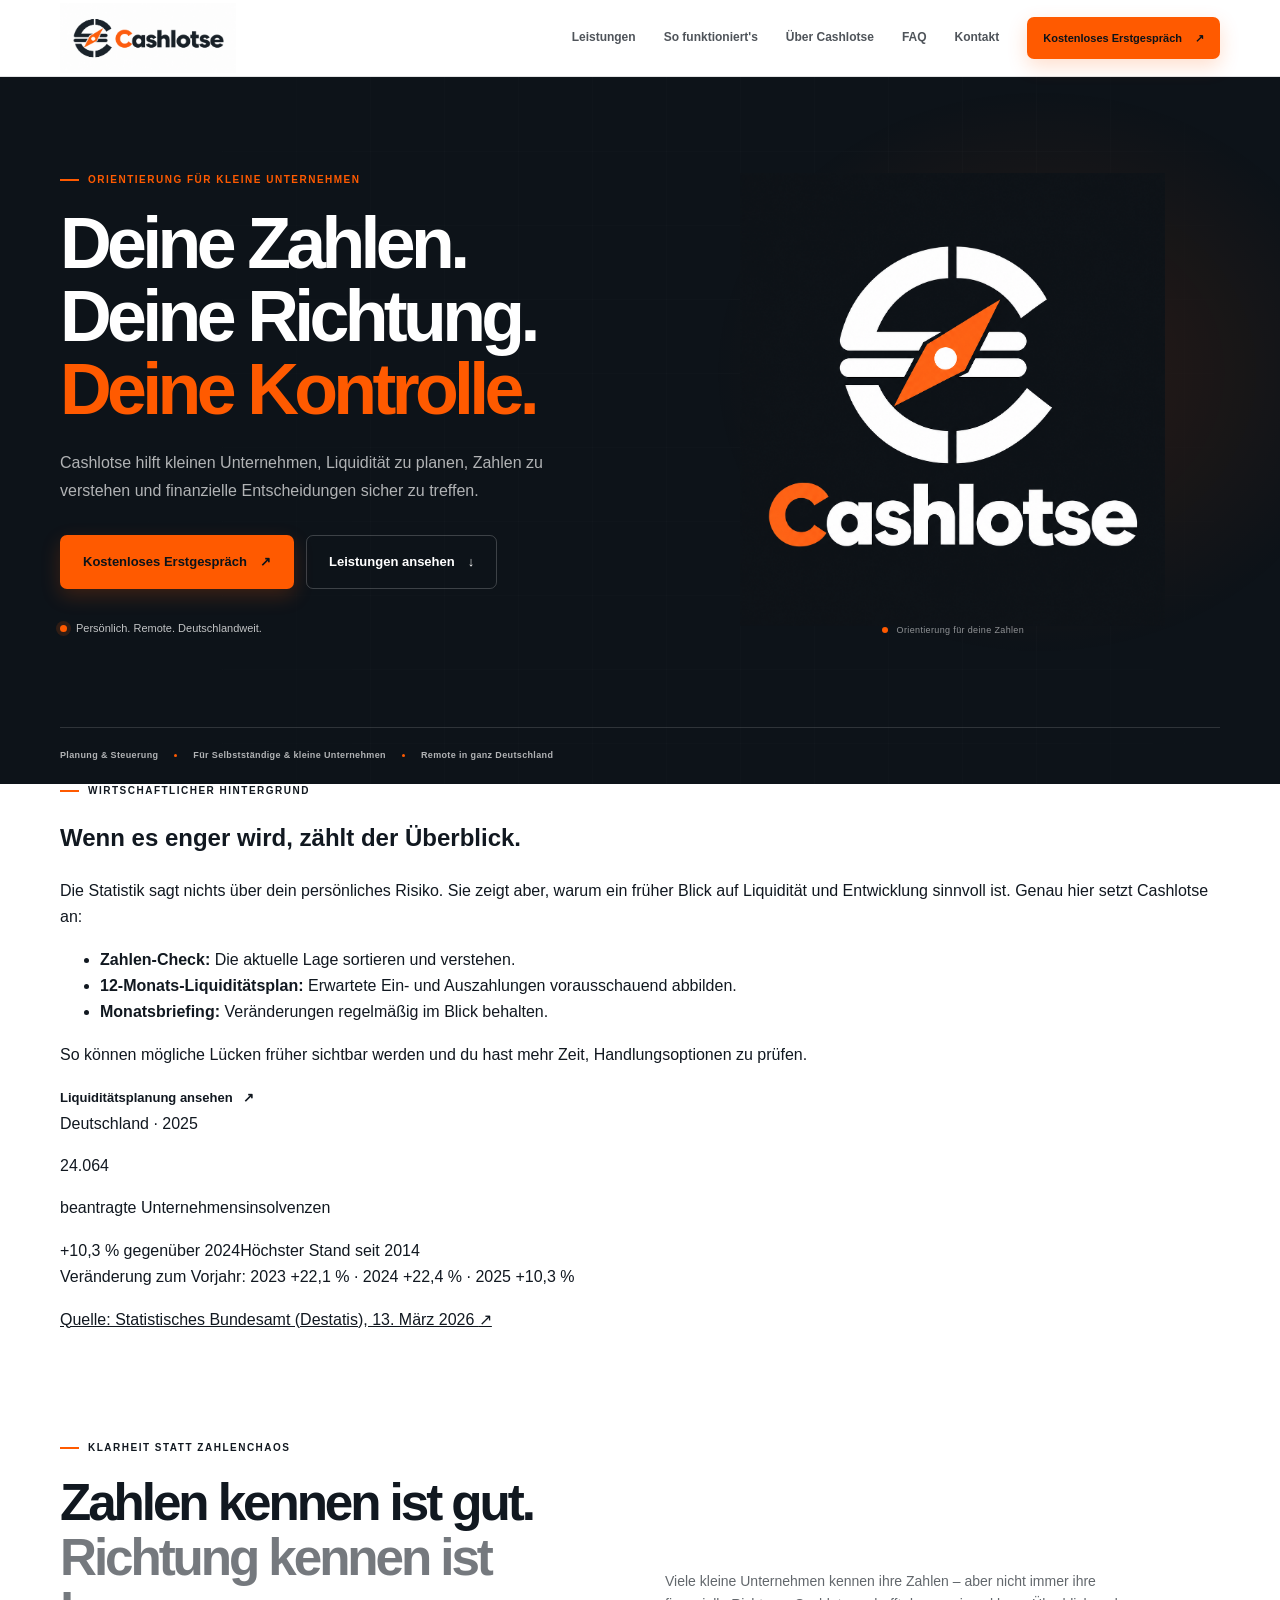
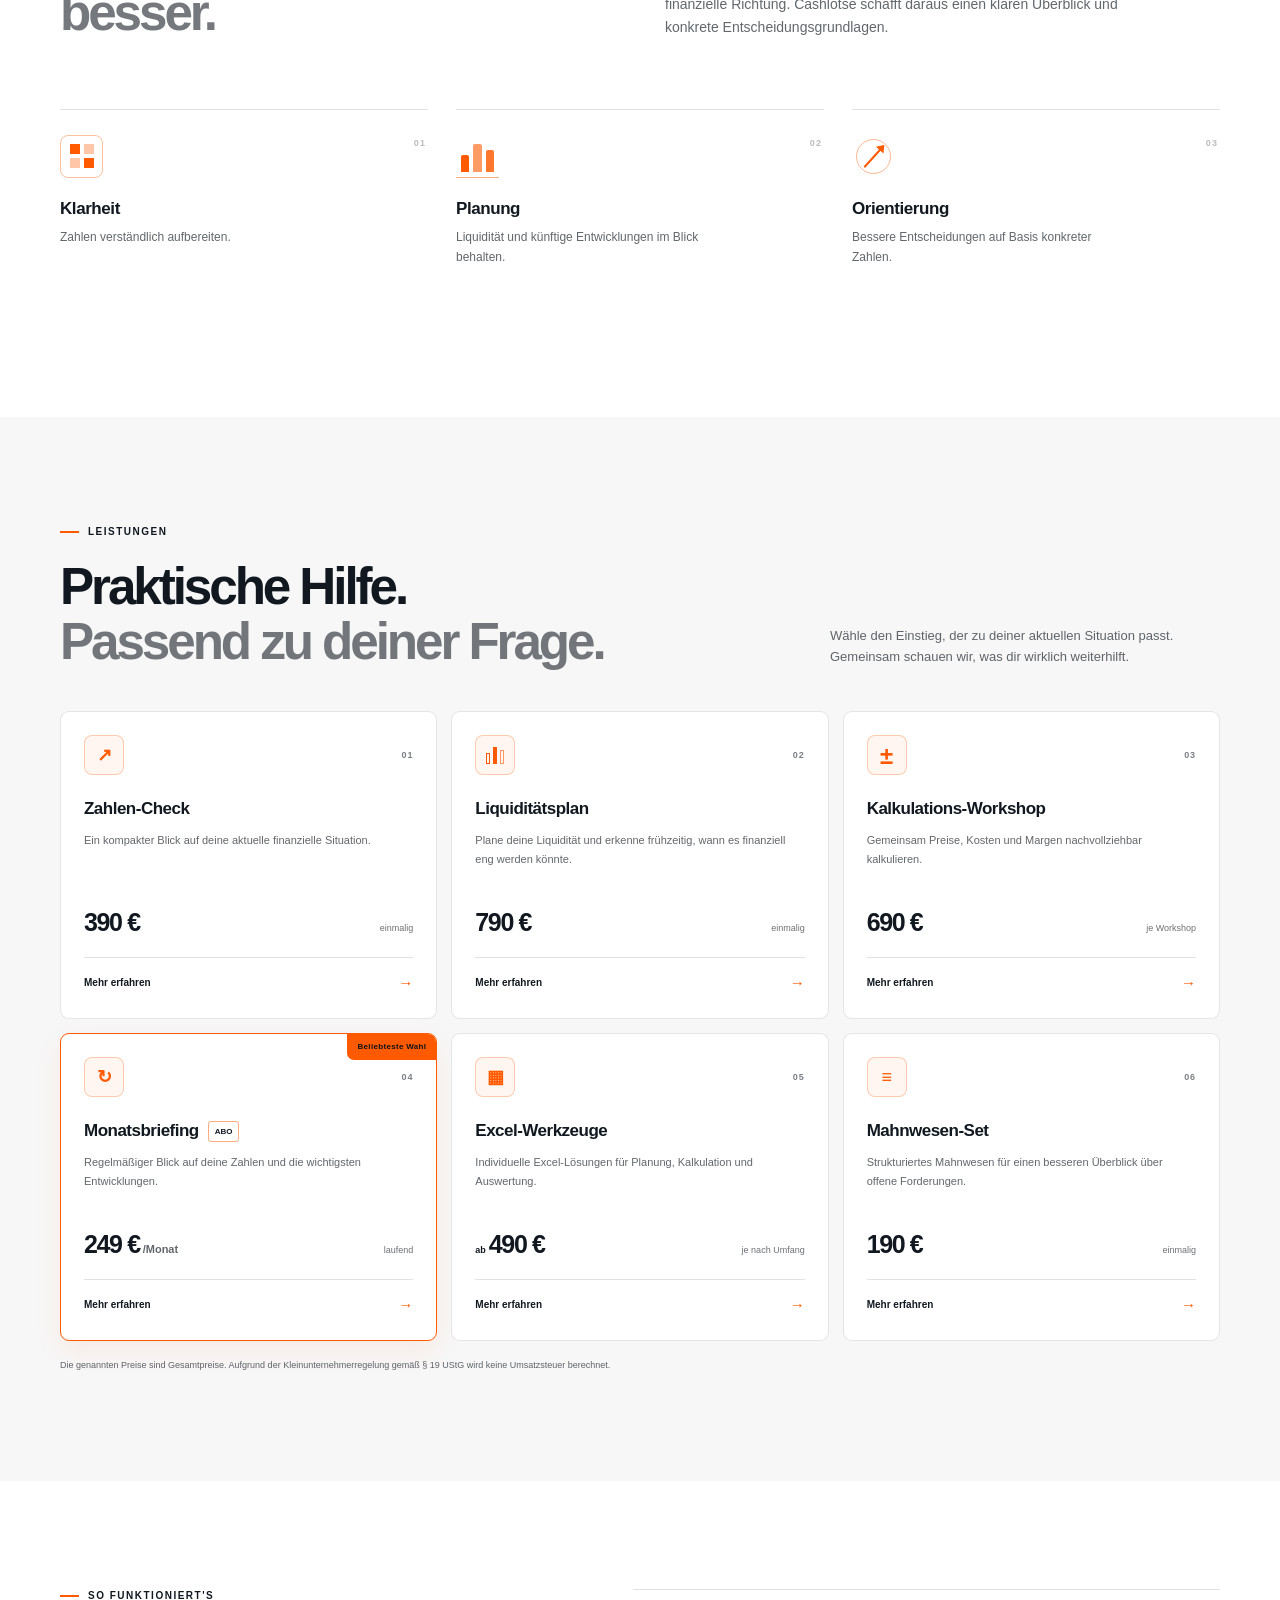
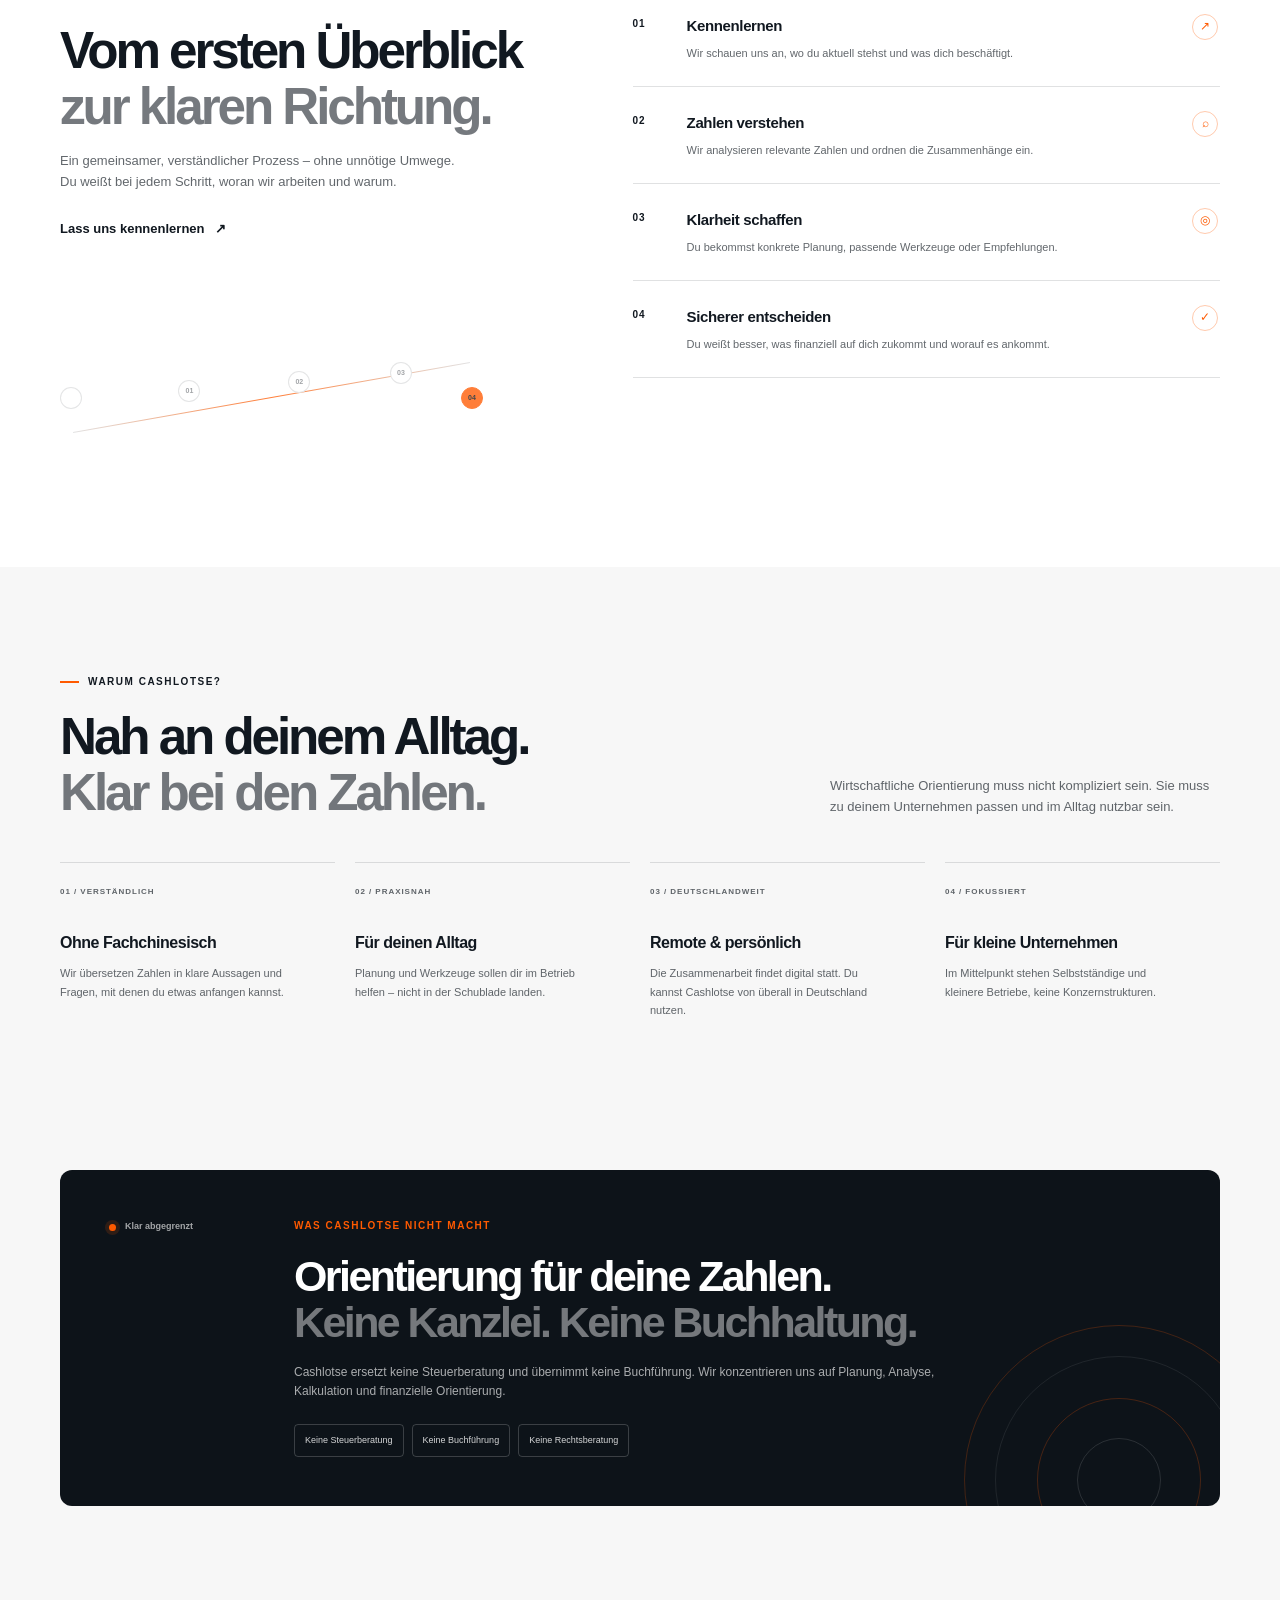
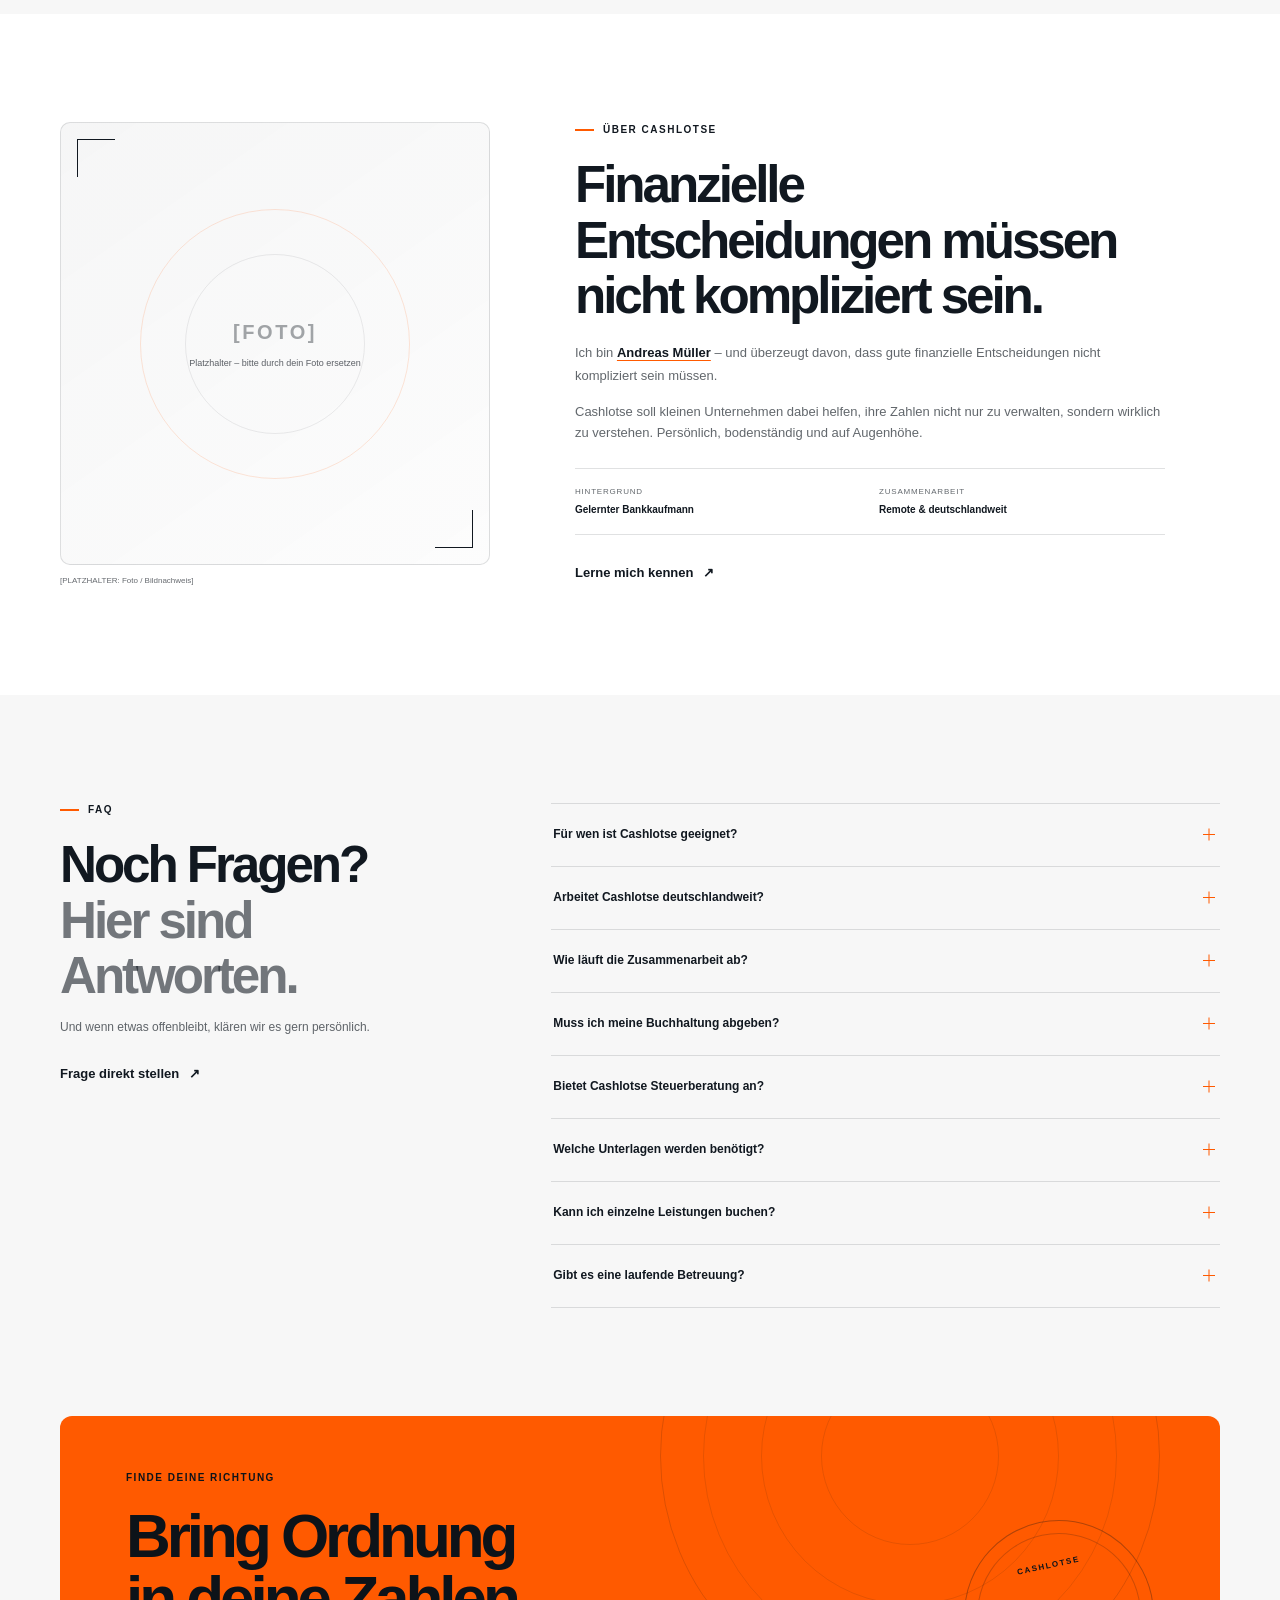
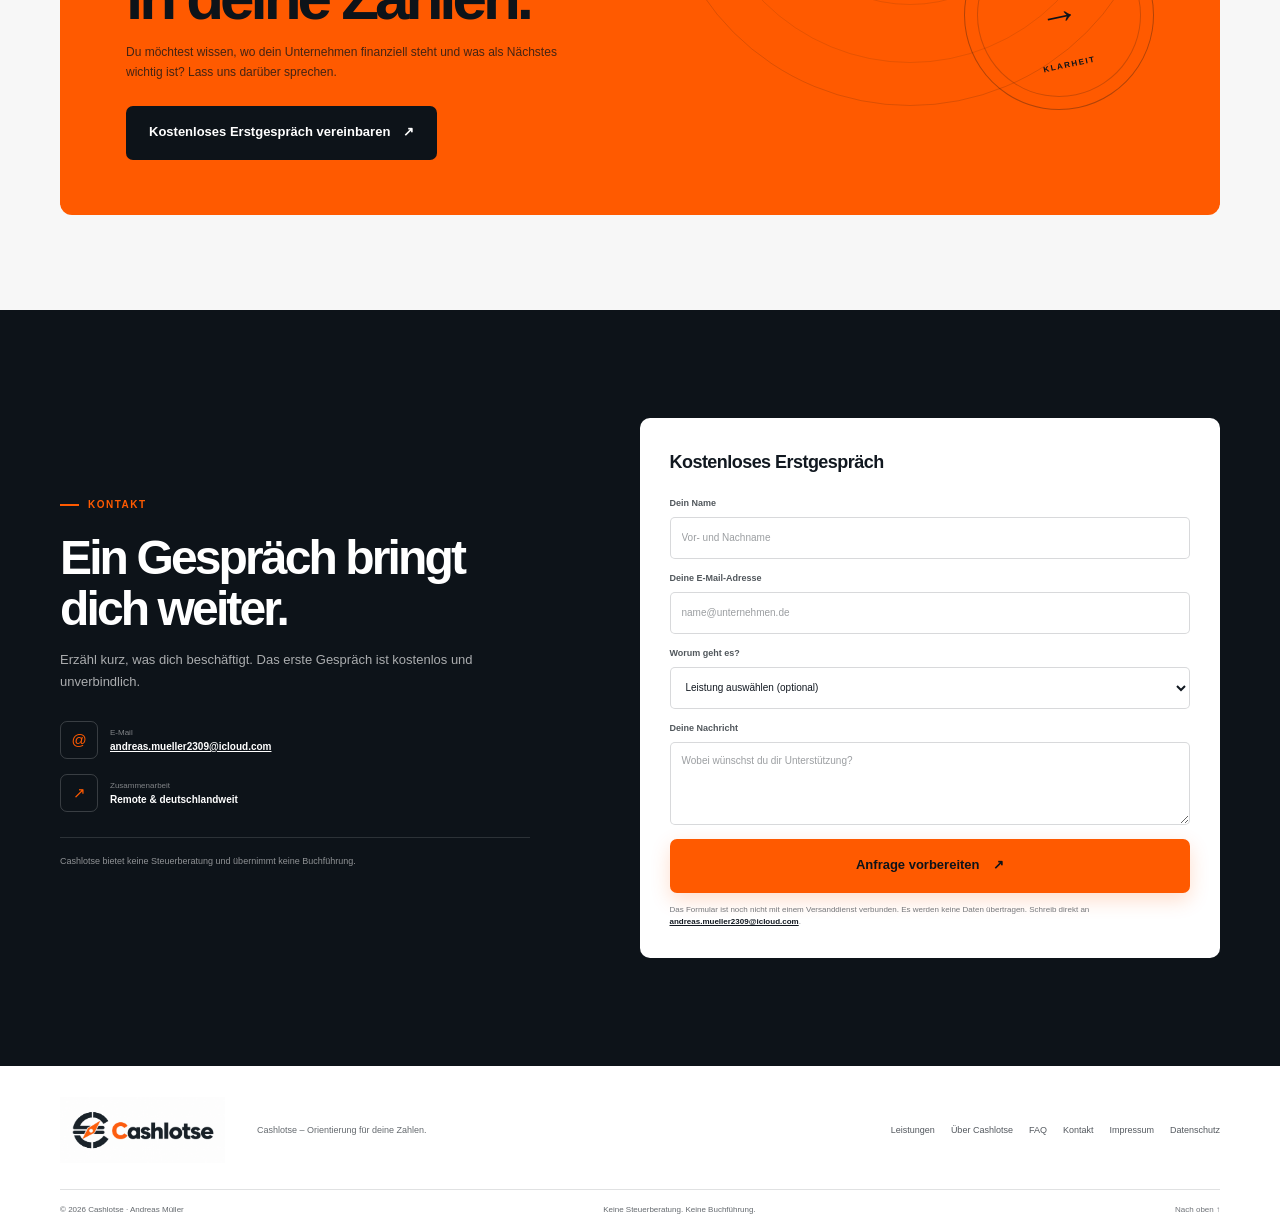
==== commit a6275461: "Add files via upload" ====
--- a/index.html
+++ b/index.html
@@ -45,6 +45,31 @@
         </div>
       </div>
       <div class="hero-bottom container"><span>Planung &amp; Steuerung</span><i></i><span>Für Selbstständige &amp; kleine Unternehmen</span><i></i><span>Remote in ganz Deutschland</span></div>
+    </section>
+
+    <section class="insolvency-signal" aria-labelledby="insolvency-title">
+      <div class="container signal-layout">
+        <div class="signal-copy reveal">
+          <p class="eyebrow"><span class="eyebrow-mark"></span> Wirtschaftlicher Hintergrund</p>
+          <h2 id="insolvency-title">Wenn es enger wird, zählt der Überblick.</h2>
+          <p>Die Statistik sagt nichts über dein persönliches Risiko. Sie zeigt aber, warum ein früher Blick auf Liquidität und Entwicklung sinnvoll ist. Genau hier setzt Cashlotse an:</p>
+          <ul class="signal-fit-list">
+            <li><strong>Zahlen-Check:</strong> Die aktuelle Lage sortieren und verstehen.</li>
+            <li><strong>12-Monats-Liquiditätsplan:</strong> Erwartete Ein- und Auszahlungen vorausschauend abbilden.</li>
+            <li><strong>Monatsbriefing:</strong> Veränderungen regelmäßig im Blick behalten.</li>
+          </ul>
+          <p>So können mögliche Lücken früher sichtbar werden und du hast mehr Zeit, Handlungsoptionen zu prüfen.</p>
+          <a class="text-link" href="#leistungen">Liquiditätsplanung ansehen <span aria-hidden="true">↗</span></a>
+        </div>
+        <aside class="signal-card reveal reveal-delay" aria-label="Unternehmensinsolvenzen in Deutschland 2025">
+          <p class="signal-card-label">Deutschland · 2025</p>
+          <p class="signal-number">24.064</p>
+          <p class="signal-description">beantragte Unternehmensinsolvenzen</p>
+          <div class="signal-trend"><span>+10,3 % gegenüber 2024</span><span>Höchster Stand seit 2014</span></div>
+          <p class="signal-history">Veränderung zum Vorjahr: 2023 +22,1 % · 2024 +22,4 % · 2025 +10,3 %</p>
+          <a class="signal-source" href="https://www.destatis.de/DE/Presse/Pressemitteilungen/2026/03/PD26_085_52411.html" target="_blank" rel="noopener noreferrer">Quelle: Statistisches Bundesamt (Destatis), 13. März 2026 <span aria-hidden="true">↗</span></a>
+        </aside>
+      </div>
     </section>
 
     <section class="intro section-pad" aria-labelledby="intro-title">
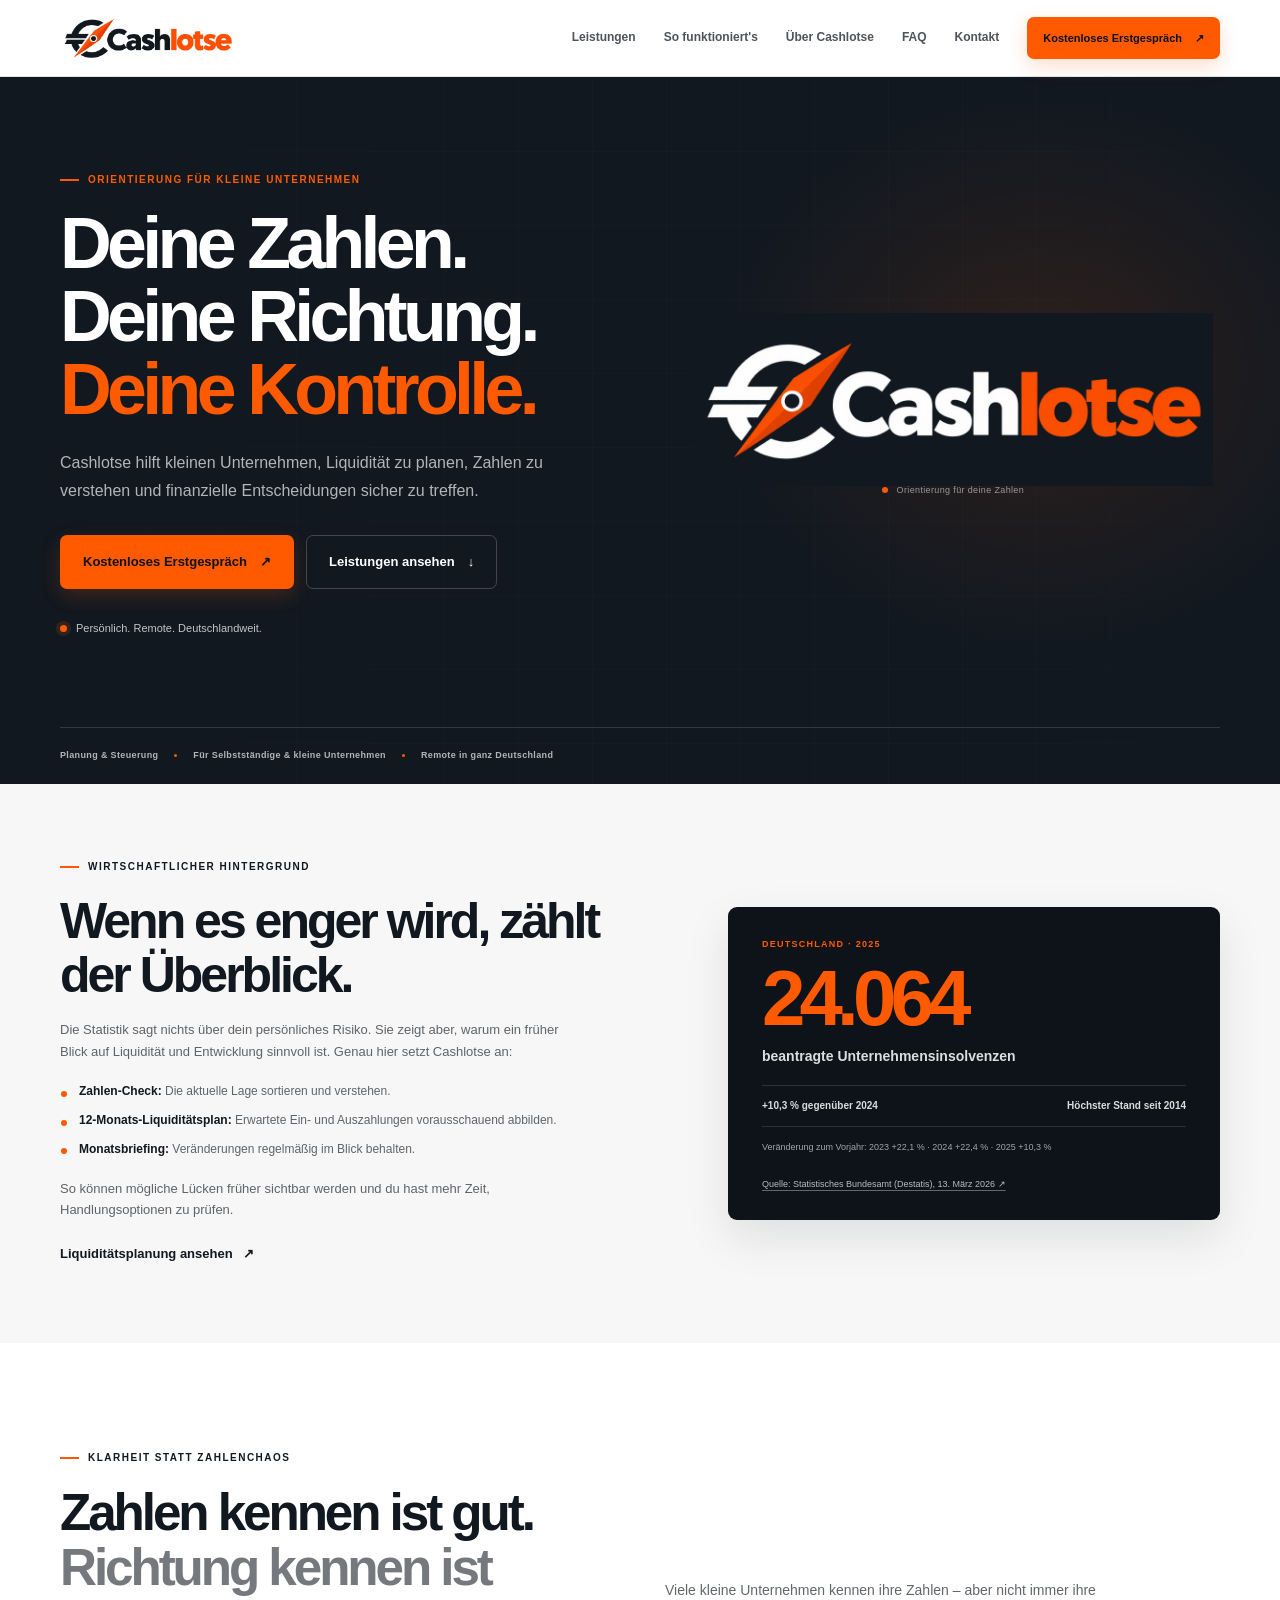
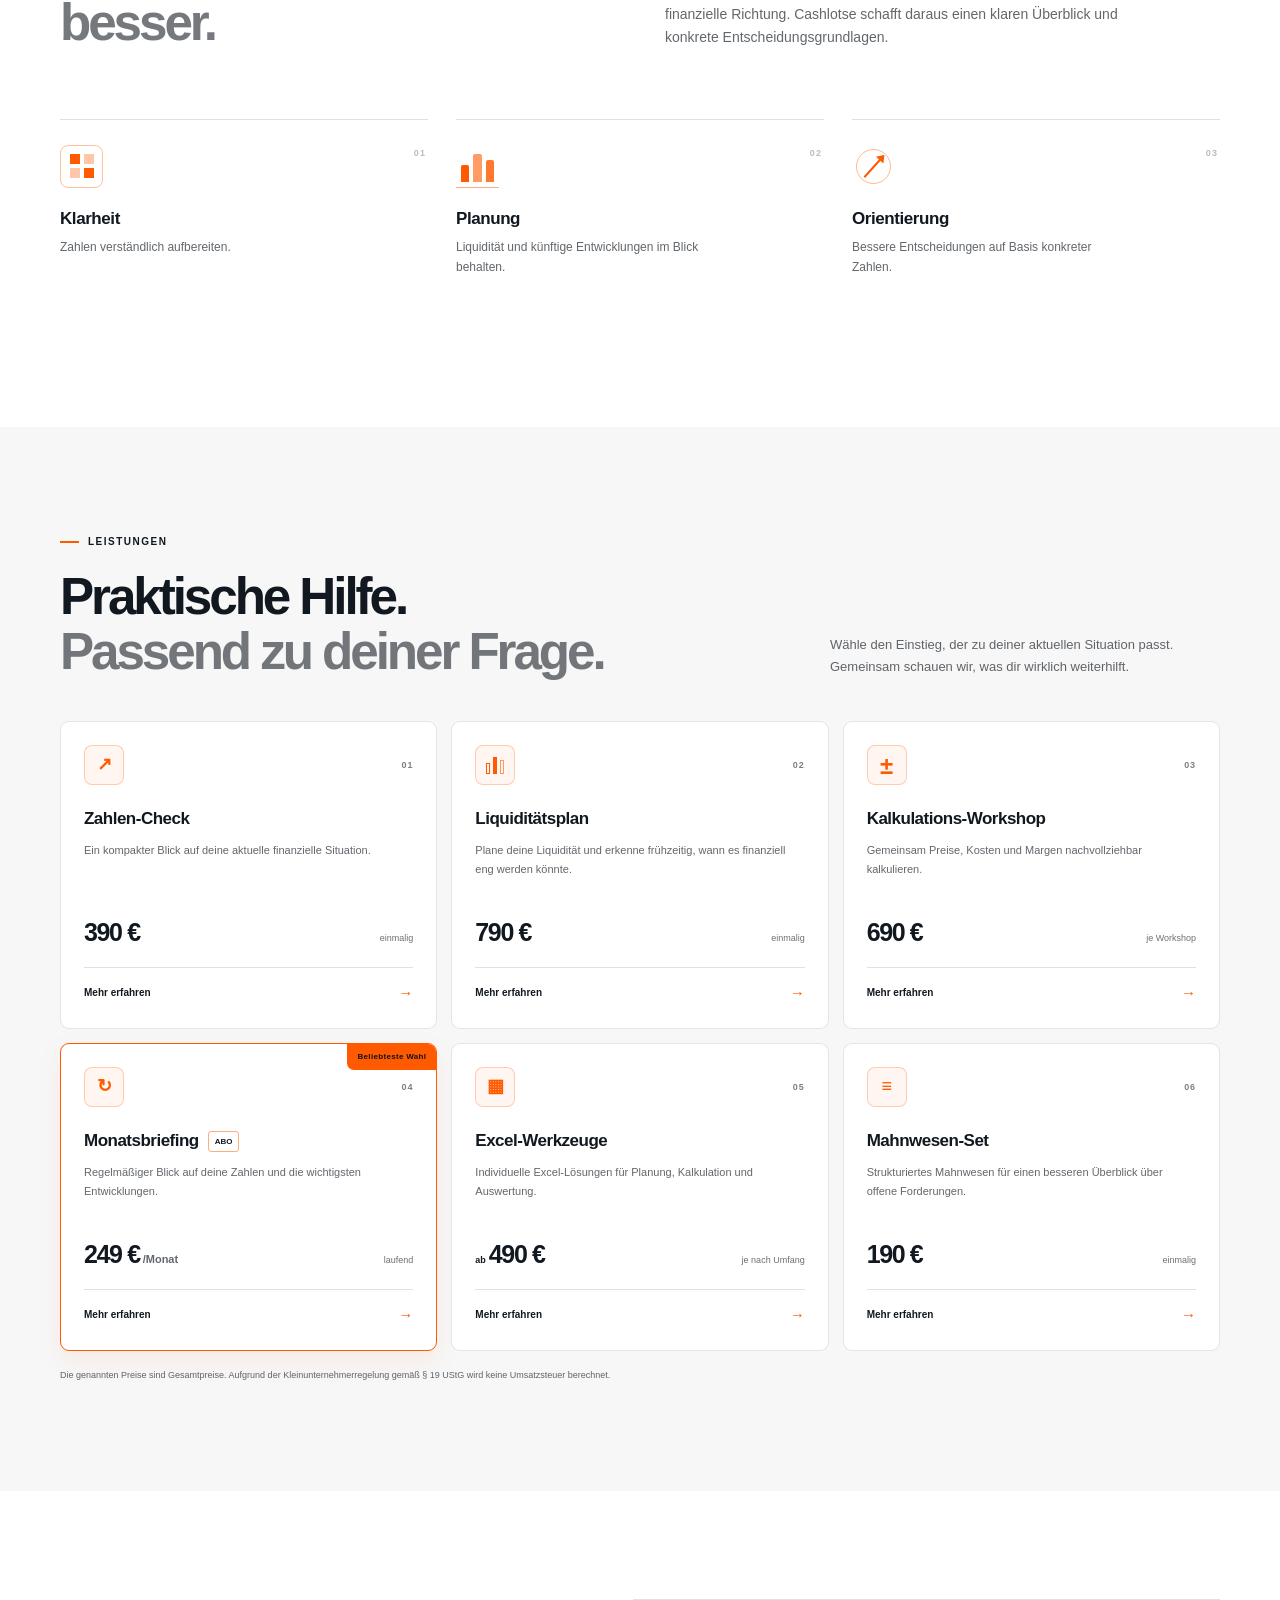
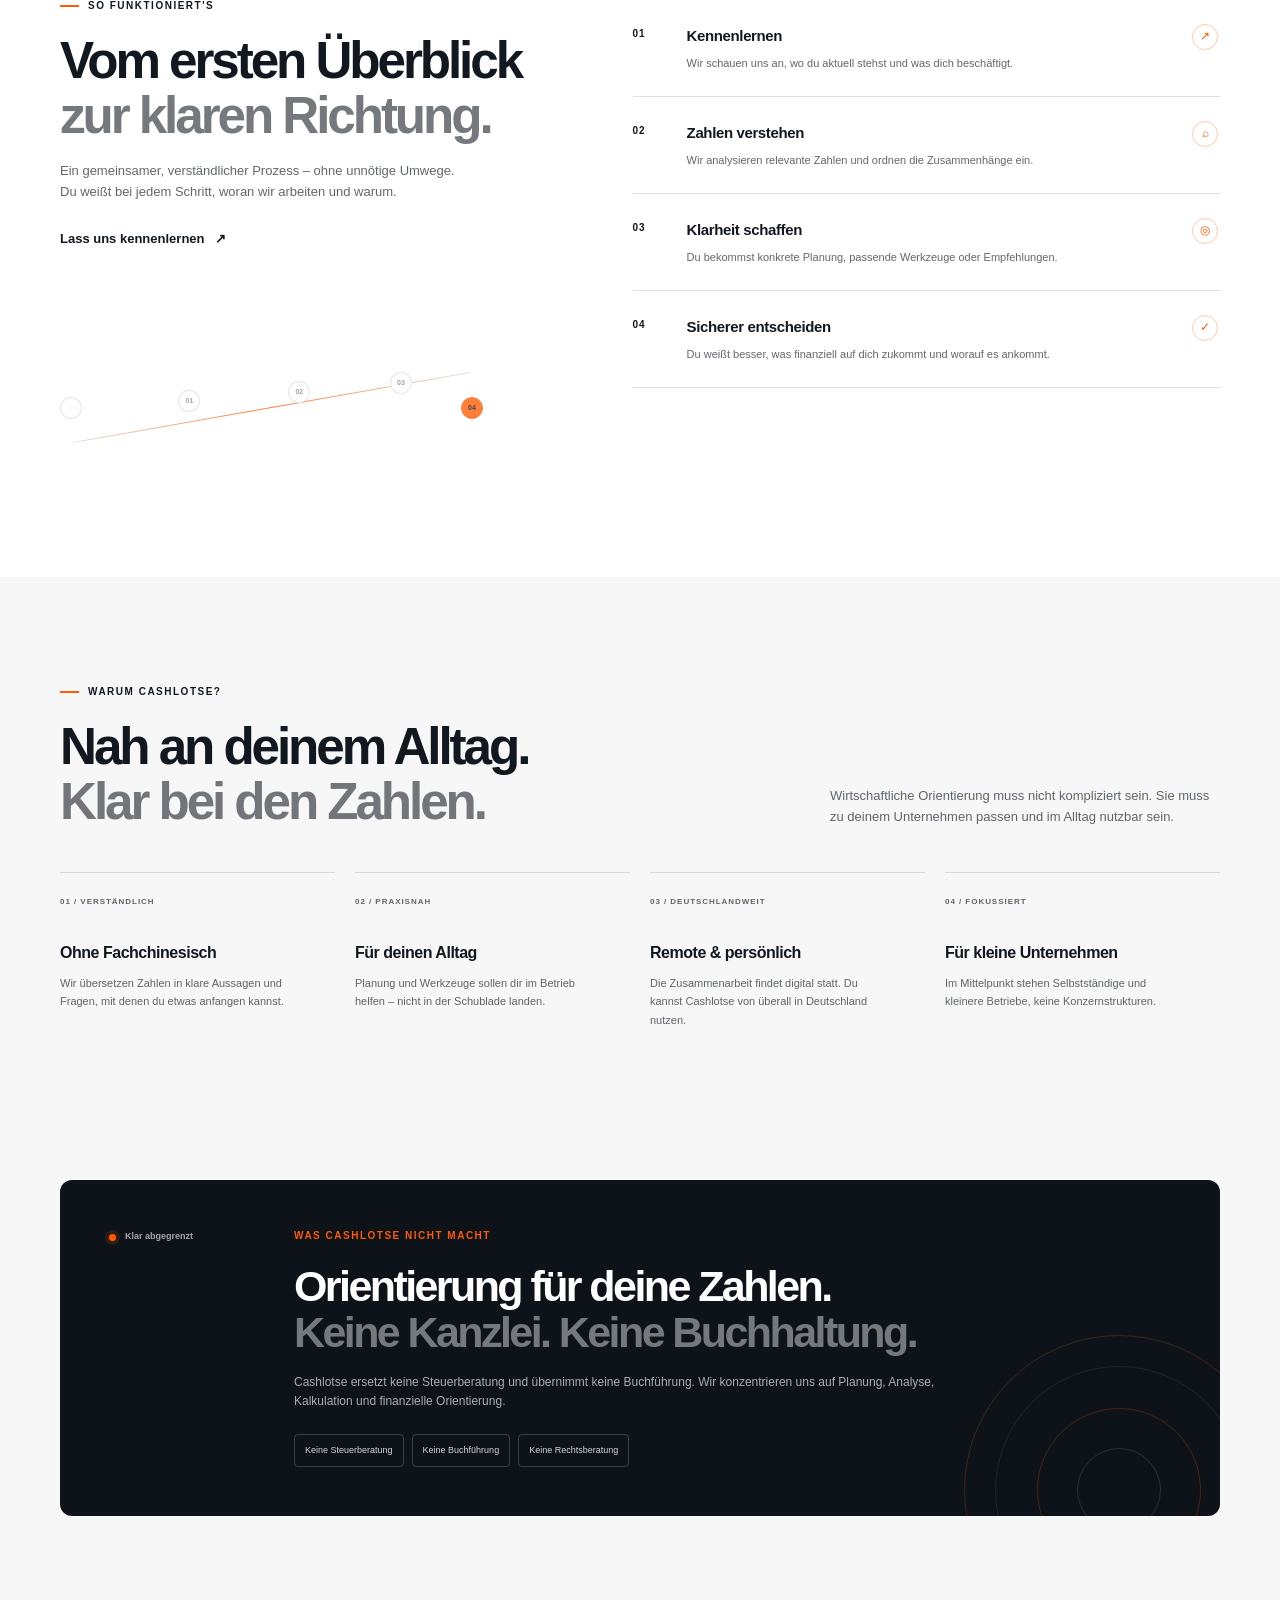
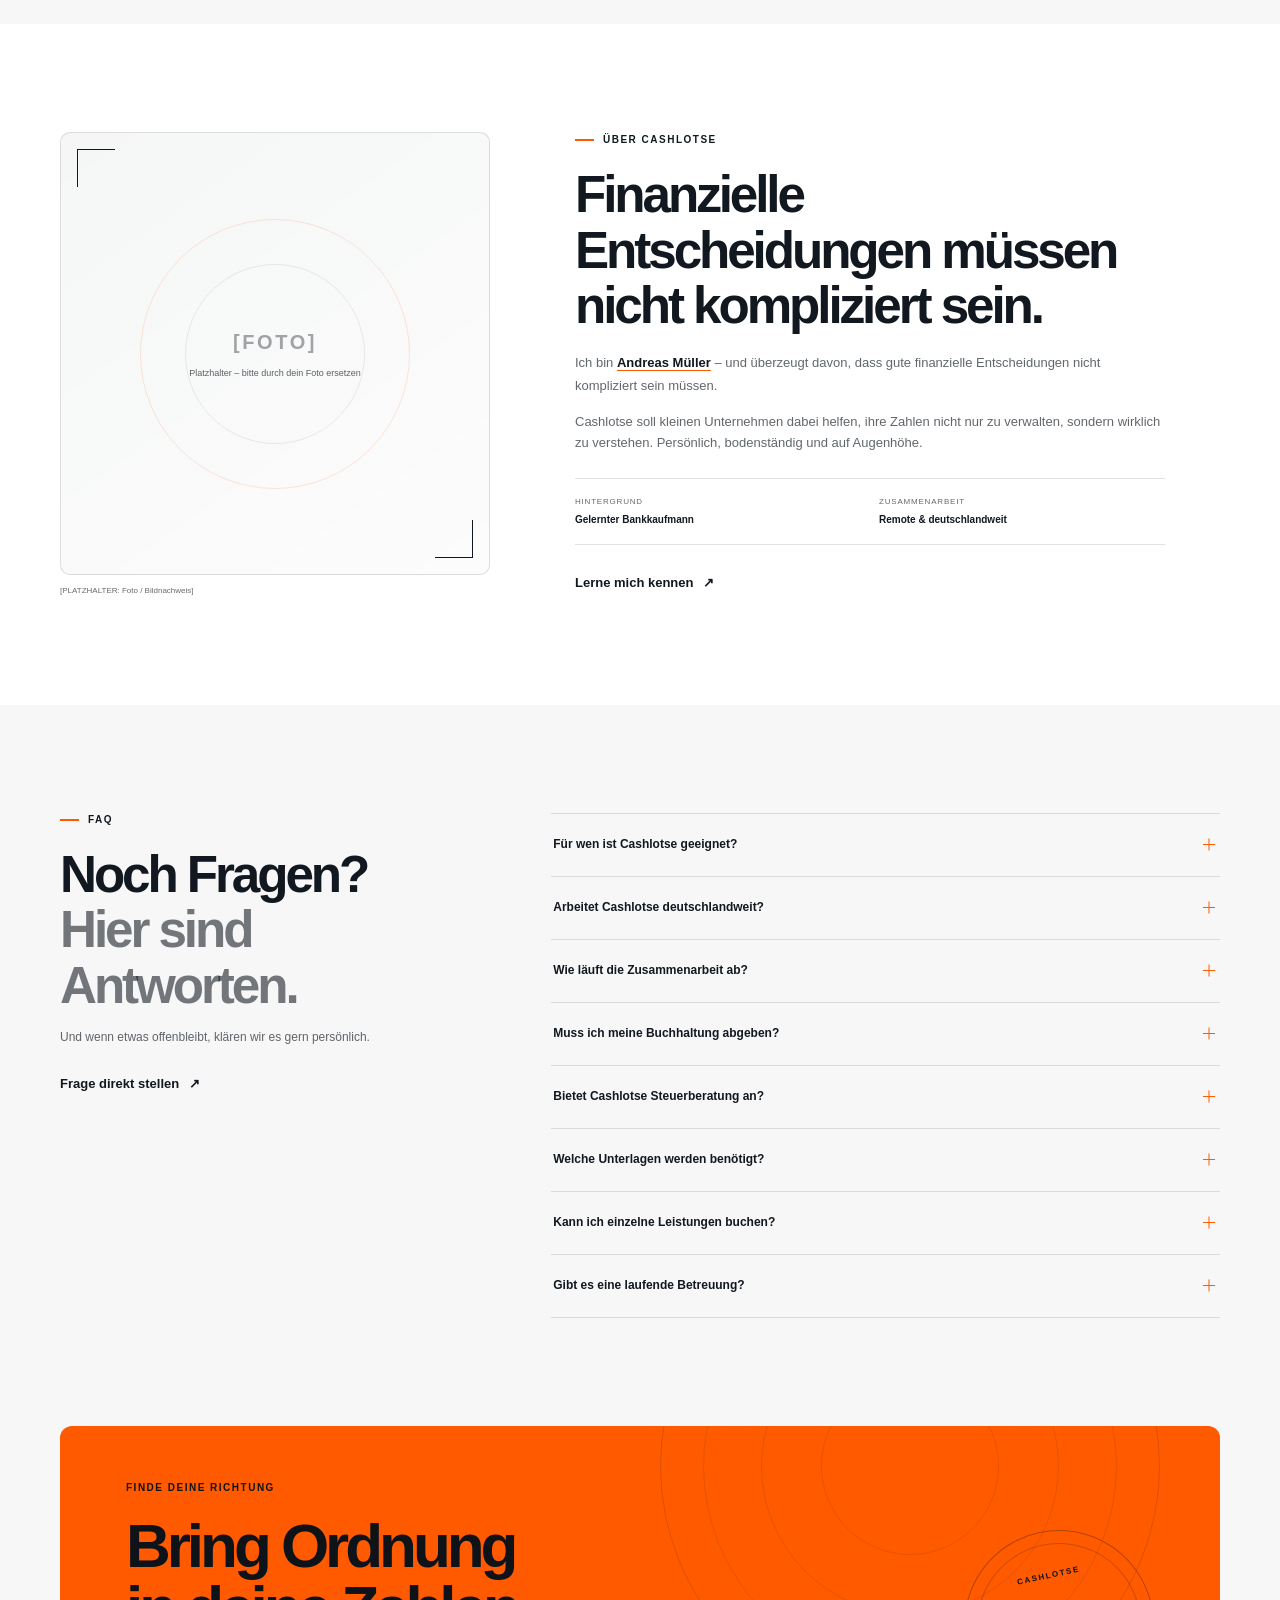
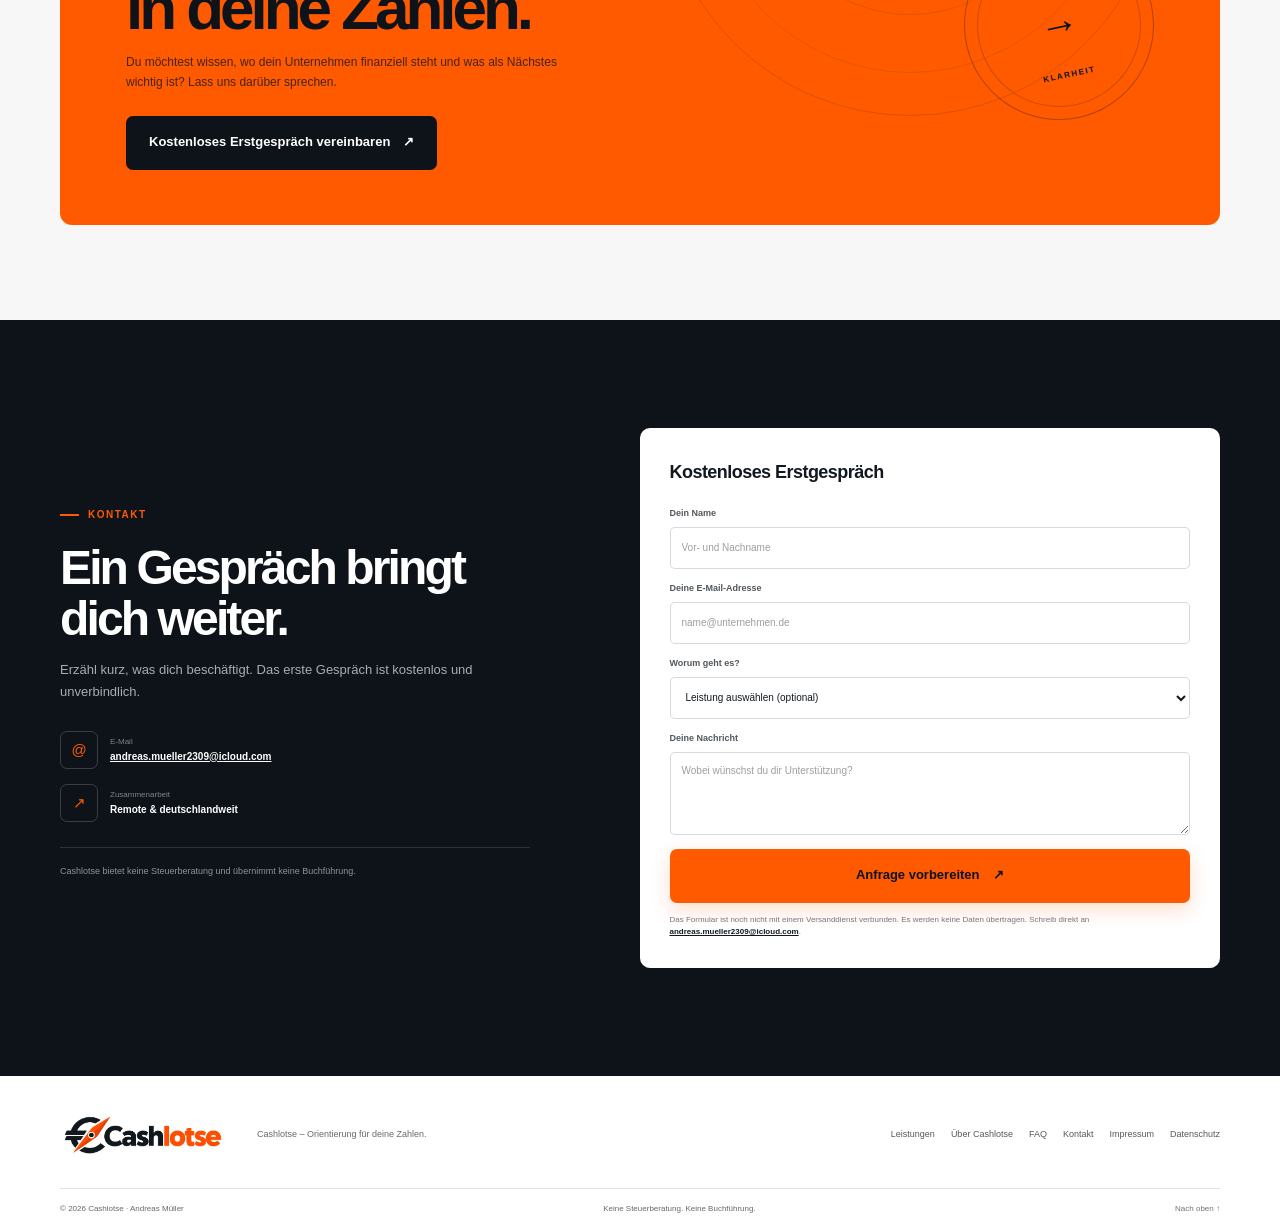
==== commit ce83c4be: "Add files via upload" ====
--- a/index.html
+++ b/index.html
@@ -19,7 +19,7 @@
   <a class="skip-link" href="#inhalt">Zum Inhalt springen</a>
   <header class="site-header">
     <div class="container header-inner">
-      <a class="logo-link" href="#start" aria-label="Cashlotse – zur Startseite"><img src="assets/cashlotse-logo-horizontal-light.png" alt="Cashlotse" width="210" height="83"></a>
+      <a class="logo-link" href="#start" aria-label="Cashlotse – zur Startseite"><img src="assets/logo-horizontal-full-transparent.png" alt="Cashlotse-Logo mit Kompass-Icon" width="2172" height="724"></a>
       <button class="menu-toggle" type="button" aria-expanded="false" aria-controls="primary-nav" aria-label="Menü öffnen"><span></span><span></span></button>
       <nav class="primary-nav" id="primary-nav" aria-label="Hauptnavigation">
         <a href="#leistungen">Leistungen</a><a href="#ablauf">So funktioniert's</a><a href="#ueber-cashlotse">Über Cashlotse</a><a href="#faq">FAQ</a><a href="#kontakt">Kontakt</a>
@@ -40,7 +40,7 @@
           <div class="remote-note"><span class="remote-dot" aria-hidden="true"></span><span>Persönlich. Remote. Deutschlandweit.</span></div>
         </div>
         <div class="hero-visual reveal reveal-delay">
-          <img class="hero-logo" src="assets/cashlotse-logo-vertical-dark.png" alt="Cashlotse-Logo: segmentiertes C mit Kompassnadel und Wortmarke" width="1215" height="1295" fetchpriority="high">
+          <img class="hero-logo" src="assets/logo-horizontal-full-dark.png" alt="Cashlotse-Logo mit Kompass-Icon auf dunklem Hintergrund" width="2172" height="724" fetchpriority="high">
           <span class="hero-logo-caption"><i></i> Orientierung für deine Zahlen</span>
         </div>
       </div>
@@ -166,7 +166,7 @@
   </main>
 
   <footer class="site-footer">
-    <div class="container footer-main"><a class="logo-link footer-logo" href="#start" aria-label="Cashlotse – Seitenanfang"><img src="assets/cashlotse-logo-horizontal-light.png" alt="Cashlotse" width="210" height="83" loading="lazy"></a><p>Cashlotse – Orientierung für deine Zahlen.</p><nav aria-label="Footer-Navigation"><a href="#leistungen">Leistungen</a><a href="#ueber-cashlotse">Über Cashlotse</a><a href="#faq">FAQ</a><a href="#kontakt">Kontakt</a><a href="impressum.html">Impressum</a><a href="datenschutz.html">Datenschutz</a></nav></div>
+    <div class="container footer-main"><a class="logo-link footer-logo" href="#start" aria-label="Cashlotse – Seitenanfang"><img src="assets/logo-horizontal-full-transparent.png" alt="Cashlotse-Logo mit Kompass-Icon" width="2172" height="724" loading="lazy"></a><p>Cashlotse – Orientierung für deine Zahlen.</p><nav aria-label="Footer-Navigation"><a href="#leistungen">Leistungen</a><a href="#ueber-cashlotse">Über Cashlotse</a><a href="#faq">FAQ</a><a href="#kontakt">Kontakt</a><a href="impressum.html">Impressum</a><a href="datenschutz.html">Datenschutz</a></nav></div>
     <div class="container footer-bottom"><span>© <span data-year>2026</span> Cashlotse · Andreas Müller</span><span>Keine Steuerberatung. Keine Buchführung.</span><a href="#start">Nach oben ↑</a></div>
   </footer>
 </body>
--- a/css/styles.css
+++ b/css/styles.css
@@ -46,7 +46,7 @@
 .text-link:hover { gap: 15px; color: var(--anthracite); text-decoration: underline; text-decoration-color: var(--orange); text-underline-offset: 5px; }
 
 /* Hero and unmodified original logo */
-.hero { position: relative; overflow: hidden; padding: 76px 0 0; color: var(--white); background: var(--dark); }
+.hero { position: relative; overflow: hidden; padding: 76px 0 0; color: var(--white); background: var(--anthracite); }
 .hero-gridline { position: absolute; inset: 0; opacity: .18; background-image: linear-gradient(rgba(255,255,255,.07) 1px, transparent 1px), linear-gradient(90deg, rgba(255,255,255,.07) 1px, transparent 1px); background-size: 74px 74px; mask-image: linear-gradient(90deg, transparent, black 30%, black 83%, transparent); pointer-events: none; }
 .hero-glow { position: absolute; top: 0; right: -100px; width: 680px; height: 590px; border-radius: 50%; background: radial-gradient(ellipse, rgba(255,90,0,.12), transparent 68%); pointer-events: none; }
 .hero-layout { position: relative; z-index: 1; display: grid; grid-template-columns: 1fr .92fr; align-items: center; gap: 45px; padding-bottom: 70px; }
@@ -62,12 +62,30 @@
 .hero-actions { display: flex; flex-wrap: wrap; gap: 12px; }
 .remote-note { display: flex; align-items: center; gap: 9px; margin-top: 30px; color: rgba(255,255,255,.75); font-size: 11px; }
 .remote-dot, .scope-dot { width: 7px; height: 7px; border-radius: 50%; background: var(--orange); box-shadow: 0 0 0 4px rgba(255,90,0,.14); }
-.hero-visual { position: relative; min-height: 440px; display: grid; align-content: center; justify-items: center; }
-.hero-logo { display: block; width: min(425px, 100%); height: auto; }
+.hero-visual { position: relative; display: grid; align-content: center; justify-items: center; }
+.hero-logo { display: block; width: min(520px, 100%); height: auto; }
 .hero-logo-caption { display: inline-flex; align-items: center; gap: 9px; margin-top: -3px; color: rgba(255,255,255,.54); font-size: 9px; letter-spacing: .04em; }.hero-logo-caption i { width: 6px; height: 6px; border-radius: 50%; background: var(--orange); }
 .hero-bottom { position: relative; z-index: 1; display: flex; align-items: center; gap: 16px; padding-top: 20px; padding-bottom: 21px; border-top: 1px solid rgba(255,255,255,.14); color: rgba(255,255,255,.68); font-size: 9px; font-weight: 600; letter-spacing: .04em; }.hero-bottom i { width: 3px; height: 3px; border-radius: 50%; background: var(--orange); }
 
 /* Intro and reusable headings */
+.insolvency-signal { padding: 76px 0; background: #f7f7f7; }
+.signal-layout { display: grid; grid-template-columns: 1fr .82fr; align-items: center; gap: 68px; }
+.signal-copy { max-width: 590px; }
+.signal-copy h2 { max-width: 540px; margin: 0 0 17px; color: var(--anthracite); font-size: clamp(34px, 4vw, 50px); font-weight: 700; letter-spacing: -.06em; line-height: 1.08; }
+.signal-copy > p:not(.eyebrow) { max-width: 520px; margin: 0 0 20px; color: var(--muted); font-size: 13px; }
+.signal-fit-list { display: grid; gap: 9px; margin: 0 0 18px; padding: 0; list-style: none; }
+.signal-fit-list li { position: relative; max-width: 520px; padding-left: 19px; color: var(--muted); font-size: 12px; }
+.signal-fit-list li::before { position: absolute; top: .72em; left: 1px; width: 6px; height: 6px; border-radius: 50%; background: var(--orange); content: ""; }
+.signal-fit-list strong { color: var(--anthracite); font-weight: 700; }
+.signal-card { padding: 30px 34px 25px; border-radius: 9px; color: var(--white); background: var(--dark); box-shadow: 0 18px 45px rgba(13,19,25,.1); }
+.signal-card-label { margin: 0 0 7px; color: var(--orange); font-size: 9px; font-weight: 750; letter-spacing: .14em; text-transform: uppercase; }
+.signal-number { margin: 0; color: var(--orange); font-size: clamp(58px, 7vw, 78px); font-weight: 750; letter-spacing: -.075em; line-height: 1; }
+.signal-description { margin: 8px 0 17px; color: rgba(255,255,255,.86); font-size: 14px; font-weight: 650; }
+.signal-trend { display: flex; flex-wrap: wrap; justify-content: space-between; gap: 8px 14px; padding: 12px 0; border-top: 1px solid var(--dark-line); border-bottom: 1px solid var(--dark-line); color: rgba(255,255,255,.85); font-size: 10px; font-weight: 650; }
+.signal-history { margin: 13px 0 14px; color: rgba(255,255,255,.62); font-size: 9px; line-height: 1.6; }
+.signal-source { color: rgba(255,255,255,.72); font-size: 9px; text-decoration-color: rgba(255,255,255,.36); text-underline-offset: 3px; }
+.signal-source:hover { color: var(--white); text-decoration-color: var(--orange); }
+.signal-source:focus-visible { outline: 3px solid var(--orange); outline-offset: 4px; }
 .intro { background: var(--white); }
 .intro-heading { display: grid; grid-template-columns: 1fr 1fr; align-items: end; column-gap: 50px; row-gap: 0; }.intro-heading .eyebrow { grid-column: 1/-1; }.intro-heading h2, .section-head h2, .how-copy h2, .scope-content h2, .about-copy h2, .faq-heading h2 { margin: 0; font-size: clamp(34px, 4vw, 52px); font-weight: 700; letter-spacing: -.06em; line-height: 1.08; }.intro-heading h2 span, .section-head h2 span, .how-copy h2 span, .about-copy h2 span, .faq-heading h2 span { color: rgba(17,24,32,.58); }.intro-heading > p:last-child { max-width: 480px; margin: 0 0 2px; color: var(--muted); font-size: 14px; }
 .principles { display: grid; grid-template-columns: repeat(3,1fr); gap: 28px; margin-top: 68px; }.principle { position: relative; min-height: 200px; padding: 25px 0 0; border-top: 1px solid var(--line); }.principle-index { position: absolute; top: 26px; right: 2px; color: rgba(17,24,32,.29); font-size: 9px; font-weight: 700; letter-spacing: .12em; }.principle h3 { margin: 17px 0 5px; font-size: 17px; letter-spacing: -.025em; }.principle p { max-width: 250px; margin: 0; color: var(--muted); font-size: 12px; }
@@ -106,13 +124,14 @@
 
 /* Tablet */
 @media (max-width: 980px) {
-  .section-pad { padding-block: 84px; }.hero { padding-top: 57px; }.hero-layout { grid-template-columns: 1fr .9fr; gap: 20px; }.hero h1 { font-size: clamp(45px, 6vw, 63px); }.hero-visual { min-height: 390px; }.hero-logo { width: min(365px, 100%); }.how-layout, .faq-layout { gap: 55px; }.about-layout, .contact-layout { gap: 55px; }.scope-panel { grid-template-columns: 125px 1fr; padding: 38px; }.why-grid { grid-template-columns: repeat(2,1fr); }.why-card { min-height: 160px; }.why-mark { margin-bottom: 18px; }.service-card { padding: 18px; }.closing-panel { padding-inline: 48px; }
+  .section-pad { padding-block: 84px; }.hero { padding-top: 57px; }.hero-layout { grid-template-columns: 1fr .9fr; gap: 20px; }.hero h1 { font-size: clamp(45px, 6vw, 63px); }.hero-logo { width: min(420px, 100%); }.signal-layout { gap: 38px; }.signal-card { padding-inline: 27px; }.how-layout, .faq-layout { gap: 55px; }.about-layout, .contact-layout { gap: 55px; }.scope-panel { grid-template-columns: 125px 1fr; padding: 38px; }.why-grid { grid-template-columns: repeat(2,1fr); }.why-card { min-height: 160px; }.why-mark { margin-bottom: 18px; }.service-card { padding: 18px; }.closing-panel { padding-inline: 48px; }
 }
 
 /* Mobile */
 @media (max-width: 740px) {
   .container { width: min(100% - 36px, 570px); }.section-pad { padding-block: 68px; }.header-inner { min-height: 68px; }.logo-link img { width: 154px; }.menu-toggle { display: flex; }.primary-nav { position: absolute; top: calc(100% + 1px); right: 0; left: 0; display: none; flex-direction: column; align-items: stretch; gap: 0; padding: 5px 18px 18px; border-bottom: 1px solid var(--line); background: rgba(255,255,255,.99); box-shadow: 0 16px 26px rgba(0,0,0,.1); }.primary-nav.is-open { display: flex; }.primary-nav > a:not(.button) { padding: 13px 3px; border-bottom: 1px solid rgba(17,24,32,.09); }.primary-nav .nav-cta { margin-top: 14px; }.menu-toggle[aria-expanded="true"] span:first-child { transform: translateY(4px) rotate(45deg); }.menu-toggle[aria-expanded="true"] span:last-child { transform: translateY(-4px) rotate(-45deg); }
-  .hero { padding-top: 52px; }.hero-layout { grid-template-columns: 1fr; gap: 16px; padding-bottom: 42px; }.hero-copy { padding: 0; }.hero h1 { font-size: clamp(46px, 11.2vw, 65px); }.hero-subtitle { max-width: 540px; font-size: 14px; }.hero-visual { min-height: 355px; width: 100%; max-width: 540px; margin-inline: auto; }.hero-logo { width: min(360px, 90%); }.hero-logo-caption { margin-top: 0; }.hero-bottom { flex-wrap: wrap; gap: 8px 12px; font-size: 8px; }
+  .hero { padding-top: 52px; }.hero-layout { grid-template-columns: 1fr; gap: 20px; padding-bottom: 42px; }.hero-copy { padding: 0; }.hero h1 { font-size: clamp(46px, 11.2vw, 65px); }.hero-subtitle { max-width: 540px; font-size: 14px; }.hero-visual { width: 100%; max-width: 540px; margin-inline: auto; }.hero-logo { width: min(460px, 100%); }.hero-logo-caption { margin-top: 0; }.hero-bottom { flex-wrap: wrap; gap: 8px 12px; font-size: 8px; }
+  .insolvency-signal { padding-block: 56px; }.signal-layout { grid-template-columns: 1fr; gap: 28px; }.signal-copy h2 { font-size: clamp(34px, 9vw, 46px); }.signal-copy > p:not(.eyebrow) { font-size: 12px; }.signal-card { padding: 25px 22px 21px; }.signal-number { font-size: clamp(58px, 17vw, 76px); }
   .intro-heading { display: block; }.intro-heading h2, .section-head h2, .how-copy h2, .about-copy h2, .faq-heading h2 { font-size: clamp(34px, 9vw, 46px); }.intro-heading > p:last-child { margin-top: 17px; font-size: 12px; }.principles { grid-template-columns: 1fr; gap: 0; margin-top: 38px; }.principle { min-height: 148px; padding-block: 18px; }.principle-index { top: 21px; }.principle h3 { margin-top: 12px; }
   .section-head { display: block; margin-bottom: 30px; }.section-head > p { margin-top: 15px; font-size: 12px; }.service-grid { grid-template-columns: 1fr; gap: 10px; }.service-card { min-height: 276px; padding: 20px; }.service-card > p { min-height: 0; }.service-card-top { margin-bottom: 14px; }.price-note { line-height: 1.6; }
   .how-layout { grid-template-columns: 1fr; gap: 36px; }.how-copy { min-height: 305px; }.route-graphic { right: 9%; bottom: 0; height: 100px; }.route-line { top: 49px; }.route-stop, .route-start, .route-end { top: 39px; }.stop-one { top: 33px; }.stop-two { top: 25px; }.stop-three { top: 17px; }.step { grid-template-columns: 35px 1fr 26px; padding-block: 19px; }.why-grid { gap: 10px 20px; }.why-card { min-height: 170px; }
@@ -123,7 +142,7 @@
   .contact-layout { grid-template-columns: 1fr; gap: 32px; }.contact-copy h2 { font-size: 39px; }.contact-form { padding: 23px 18px; }.footer-main { grid-template-columns: 1fr auto; gap: 17px; }.footer-main > p { grid-column: 1/-1; grid-row: 2; }.footer-main nav { grid-column: 1/-1; grid-row: 3; justify-content: flex-start; gap: 12px 17px; }.footer-bottom { align-items: flex-start; flex-direction: column; gap: 6px; }
 }
 @media (max-width: 390px) {
-  .container { width: calc(100% - 30px); }.logo-link img { width: 142px; }.hero-actions { align-items: stretch; flex-direction: column; }.hero-actions .button { width: 100%; }.hero-visual { min-height: 320px; }.hero-logo { width: min(310px, 90%); }.hero-bottom { font-size: 7px; }.why-grid { grid-template-columns: 1fr; }.why-card { min-height: 140px; }.step { gap: 7px; }.about-meta { grid-template-columns: 1fr; }.footer-main nav { gap: 11px; }
+  .container { width: calc(100% - 30px); }.logo-link img { width: 142px; }.hero-actions { align-items: stretch; flex-direction: column; }.hero-actions .button { width: 100%; }.hero-logo { width: min(390px, 100%); }.hero-bottom { font-size: 7px; }.why-grid { grid-template-columns: 1fr; }.why-card { min-height: 140px; }.step { gap: 7px; }.about-meta { grid-template-columns: 1fr; }.footer-main nav { gap: 11px; }
 }
 @media (prefers-reduced-motion: reduce) {
   *, *::before, *::after { scroll-behavior: auto !important; animation-duration: .01ms !important; animation-iteration-count: 1 !important; transition-duration: .01ms !important; }
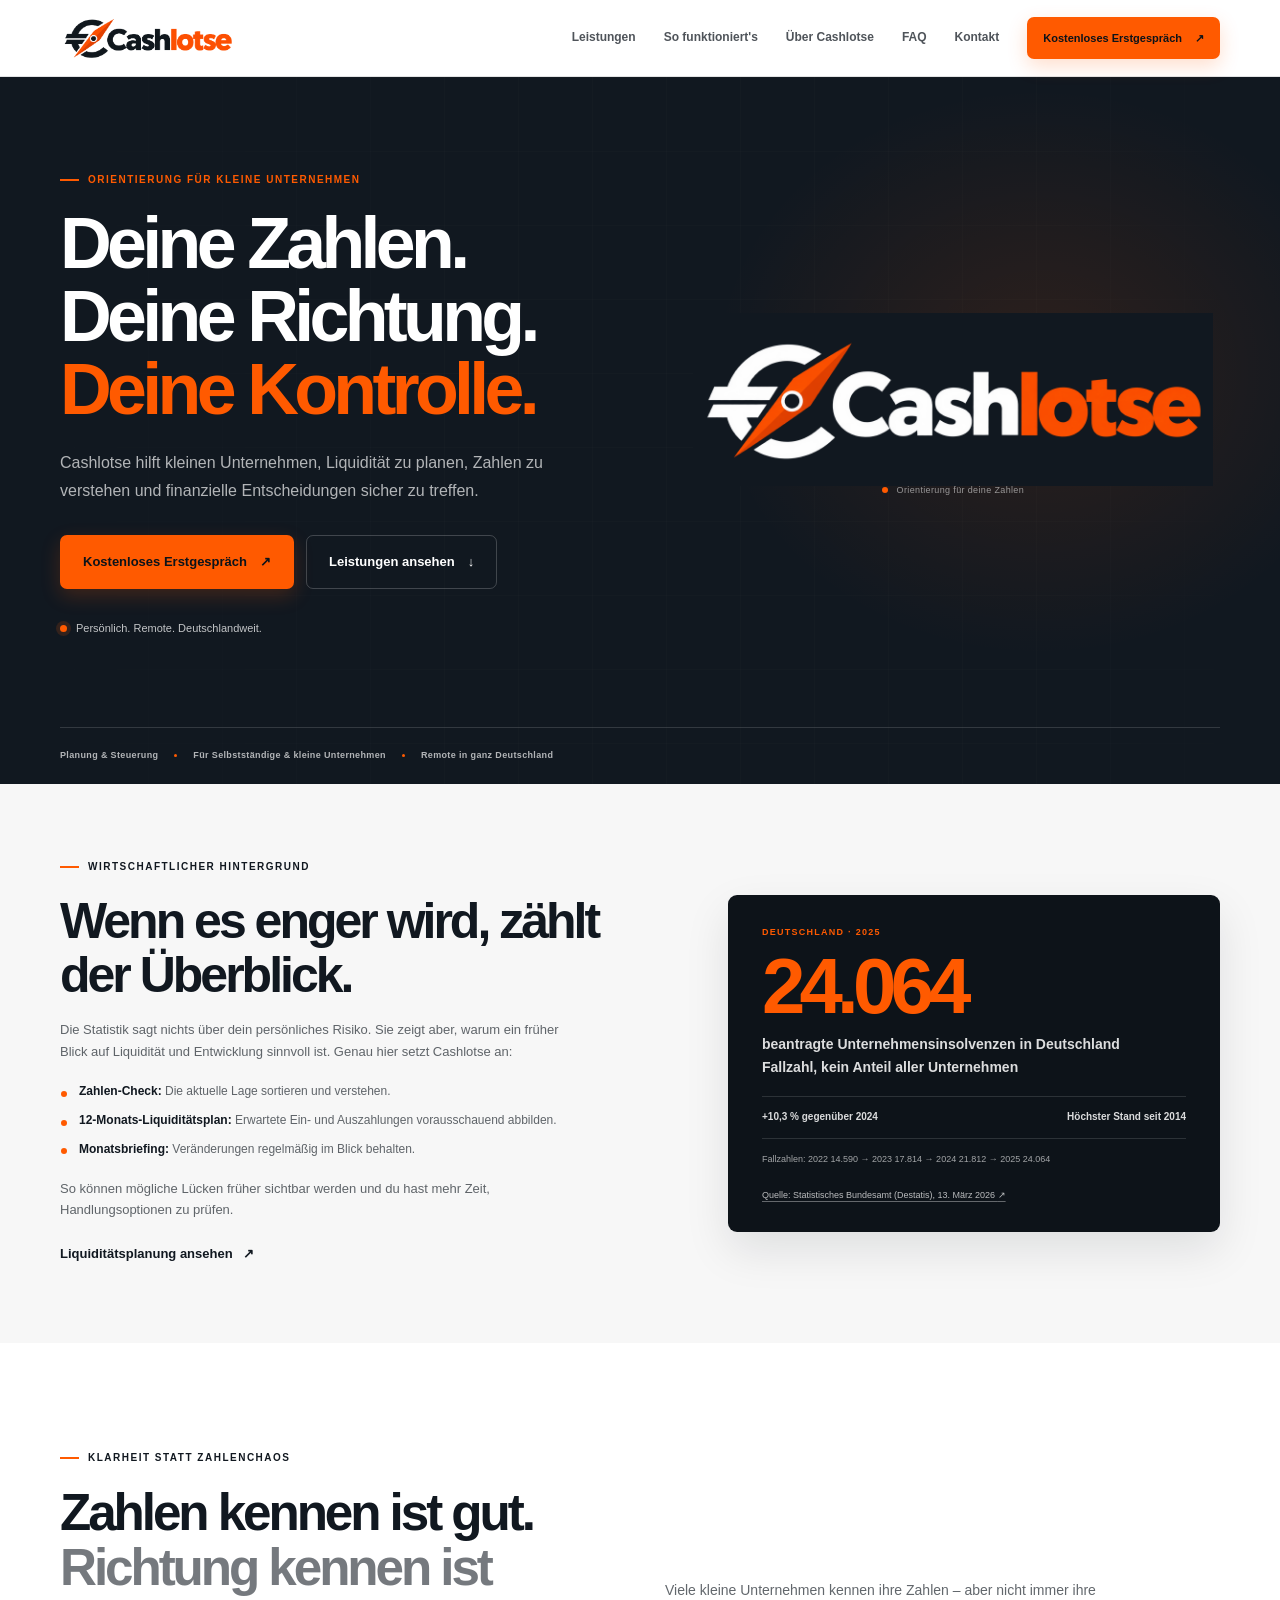
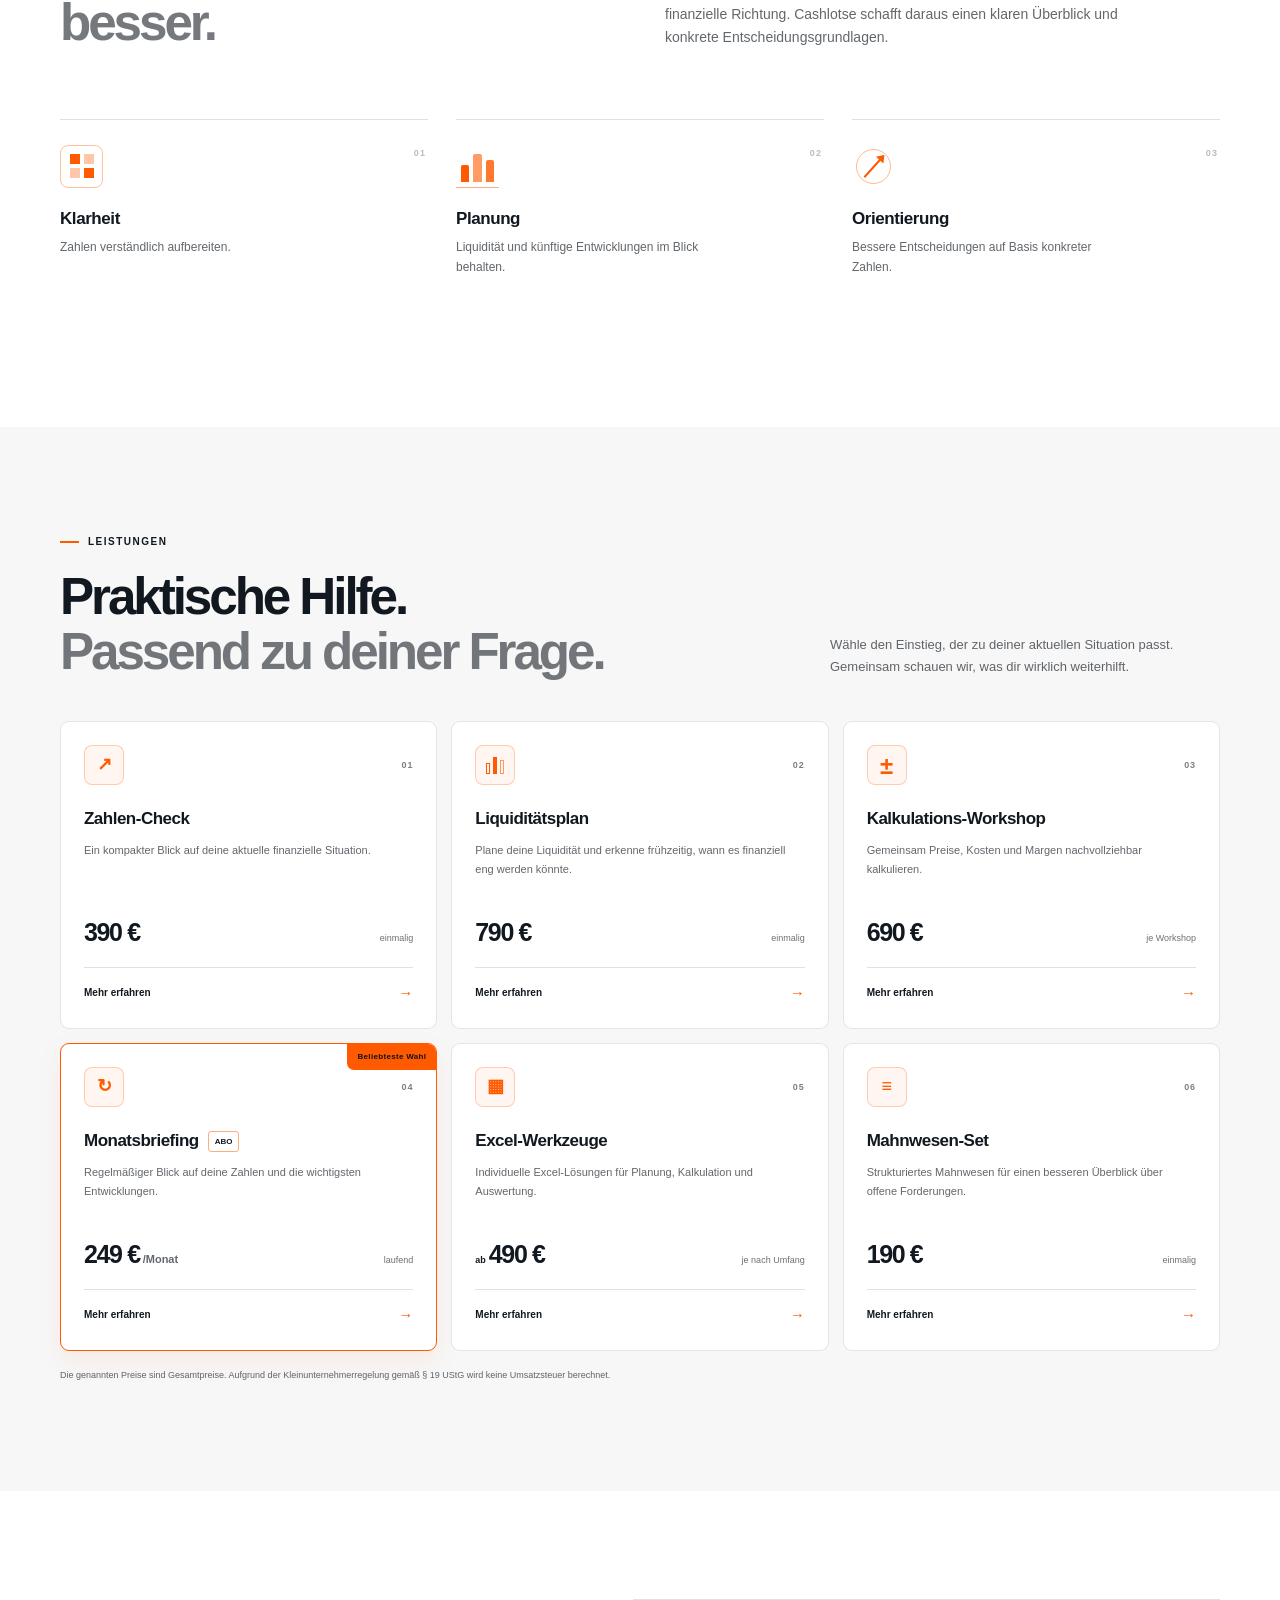
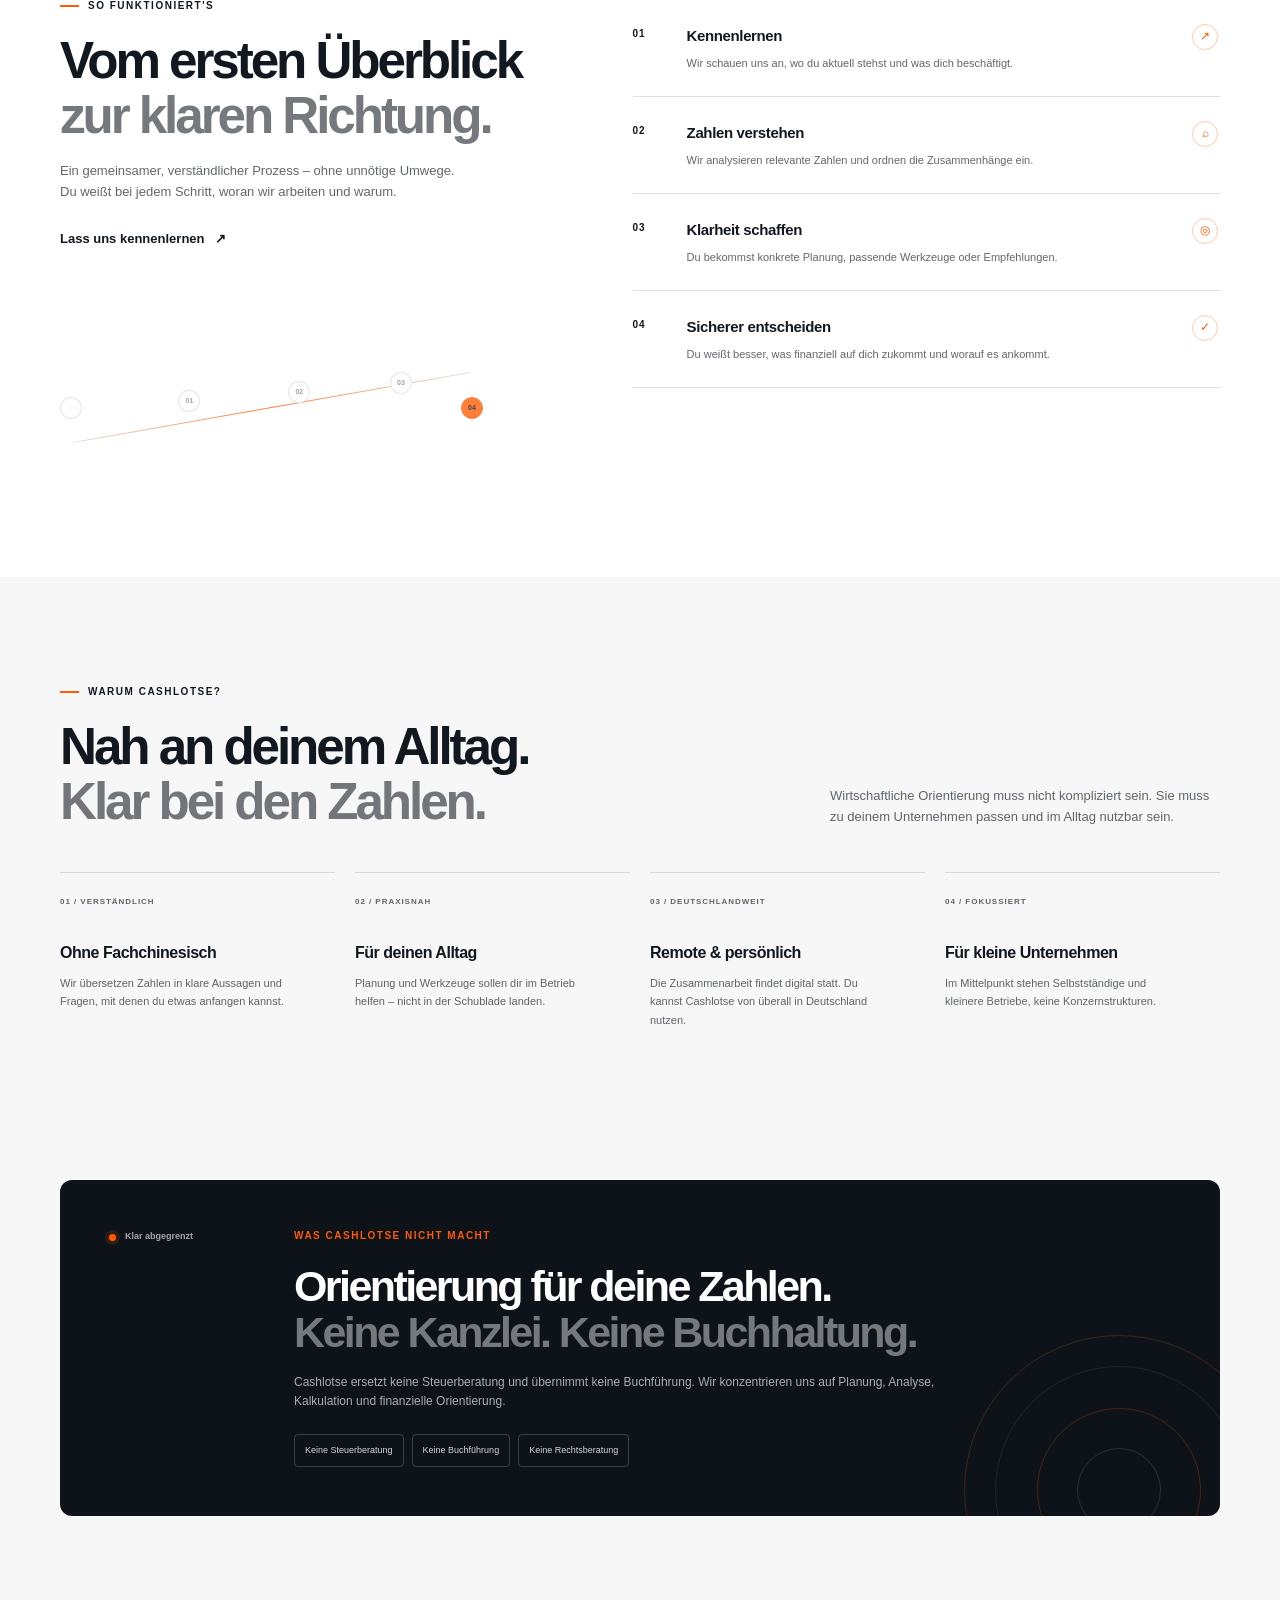
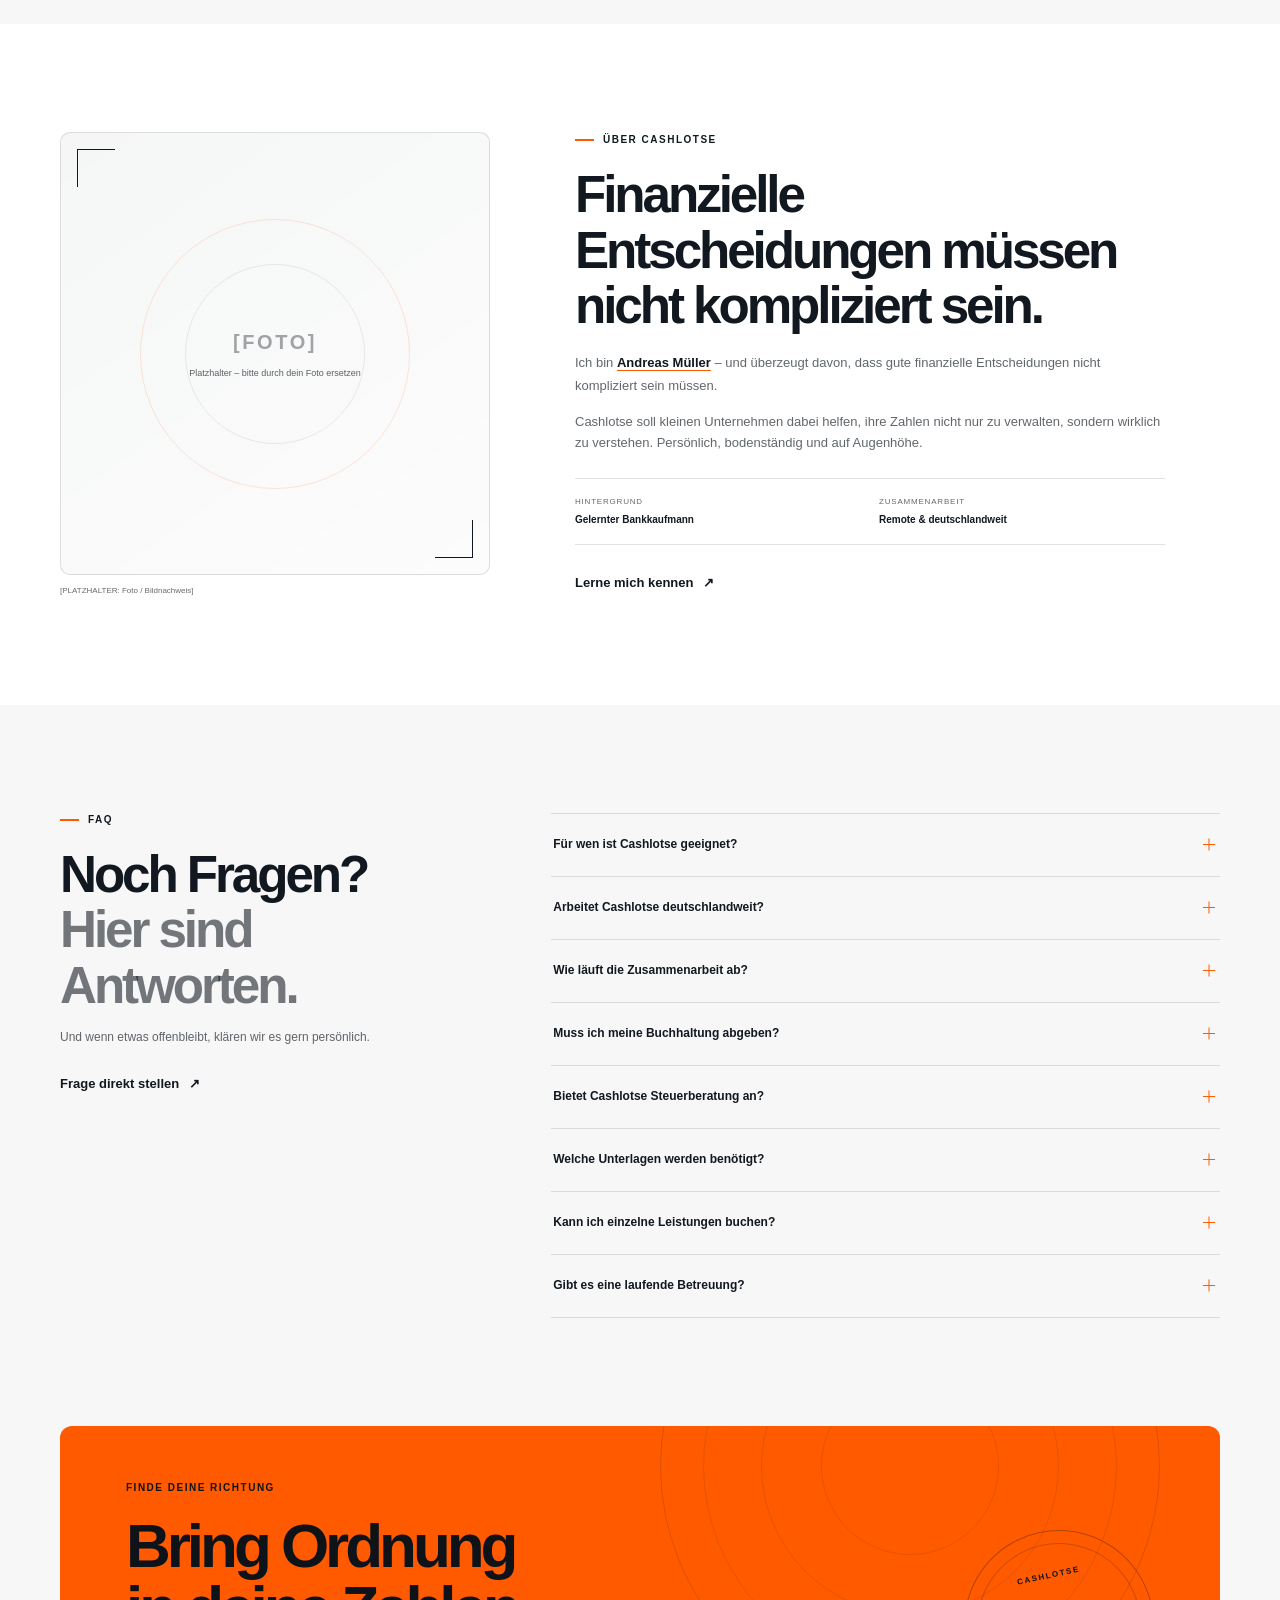
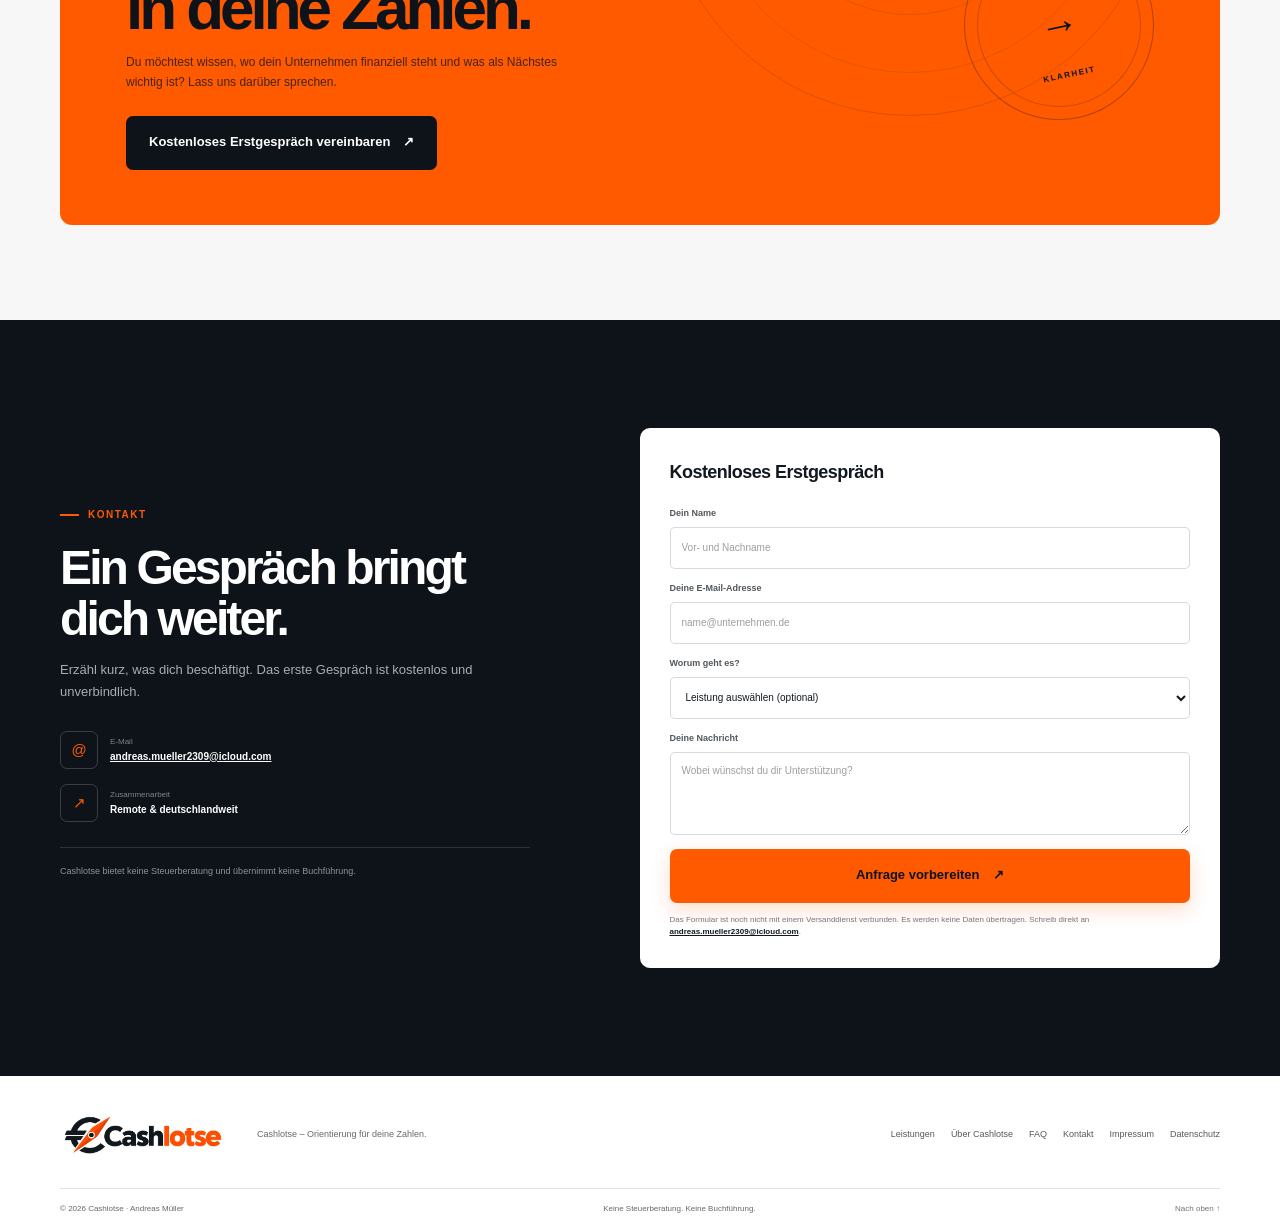
==== commit 6878de62: "Add files via upload" ====
--- a/index.html
+++ b/index.html
@@ -64,9 +64,9 @@
         <aside class="signal-card reveal reveal-delay" aria-label="Unternehmensinsolvenzen in Deutschland 2025">
           <p class="signal-card-label">Deutschland · 2025</p>
           <p class="signal-number">24.064</p>
-          <p class="signal-description">beantragte Unternehmensinsolvenzen</p>
+          <p class="signal-description">beantragte Unternehmensinsolvenzen in Deutschland<br><span>Fallzahl, kein Anteil aller Unternehmen</span></p>
           <div class="signal-trend"><span>+10,3 % gegenüber 2024</span><span>Höchster Stand seit 2014</span></div>
-          <p class="signal-history">Veränderung zum Vorjahr: 2023 +22,1 % · 2024 +22,4 % · 2025 +10,3 %</p>
+          <p class="signal-history">Fallzahlen: 2022 14.590 → 2023 17.814 → 2024 21.812 → 2025 24.064</p>
           <a class="signal-source" href="https://www.destatis.de/DE/Presse/Pressemitteilungen/2026/03/PD26_085_52411.html" target="_blank" rel="noopener noreferrer">Quelle: Statistisches Bundesamt (Destatis), 13. März 2026 <span aria-hidden="true">↗</span></a>
         </aside>
       </div>
